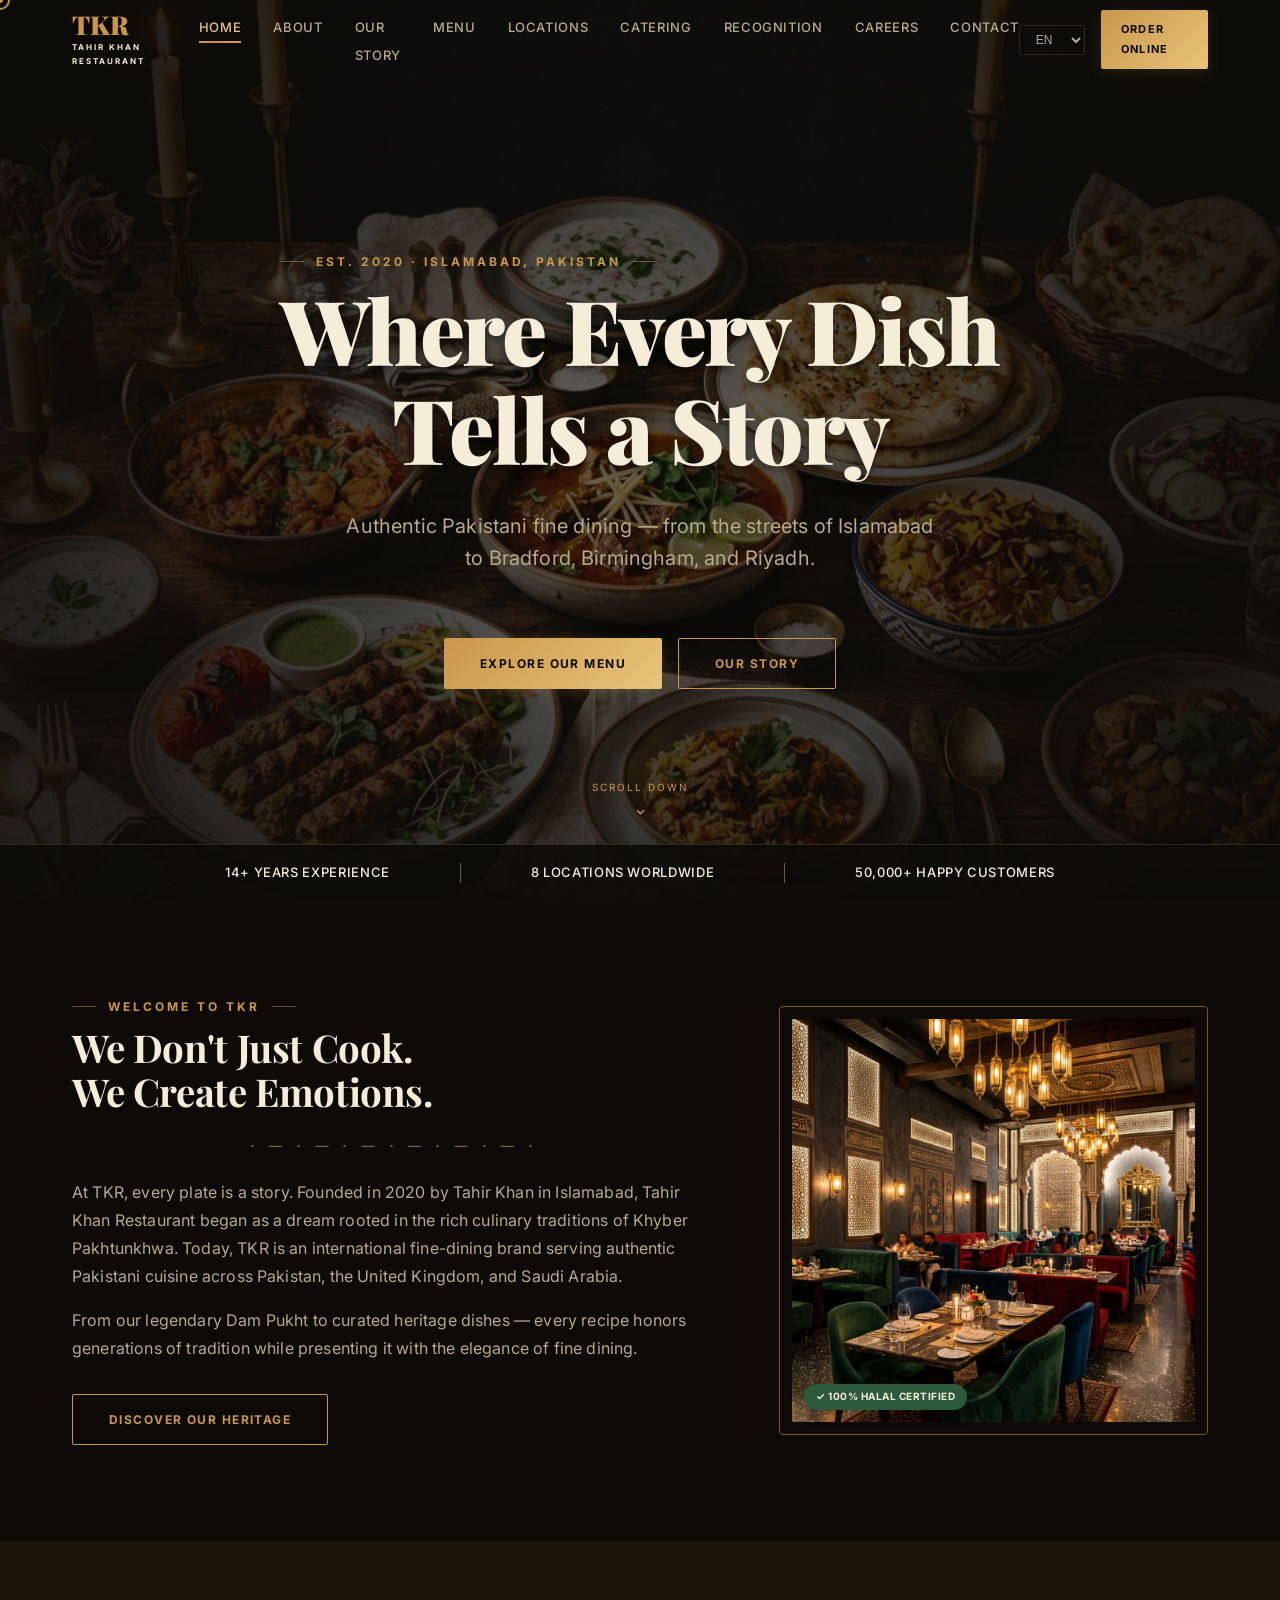
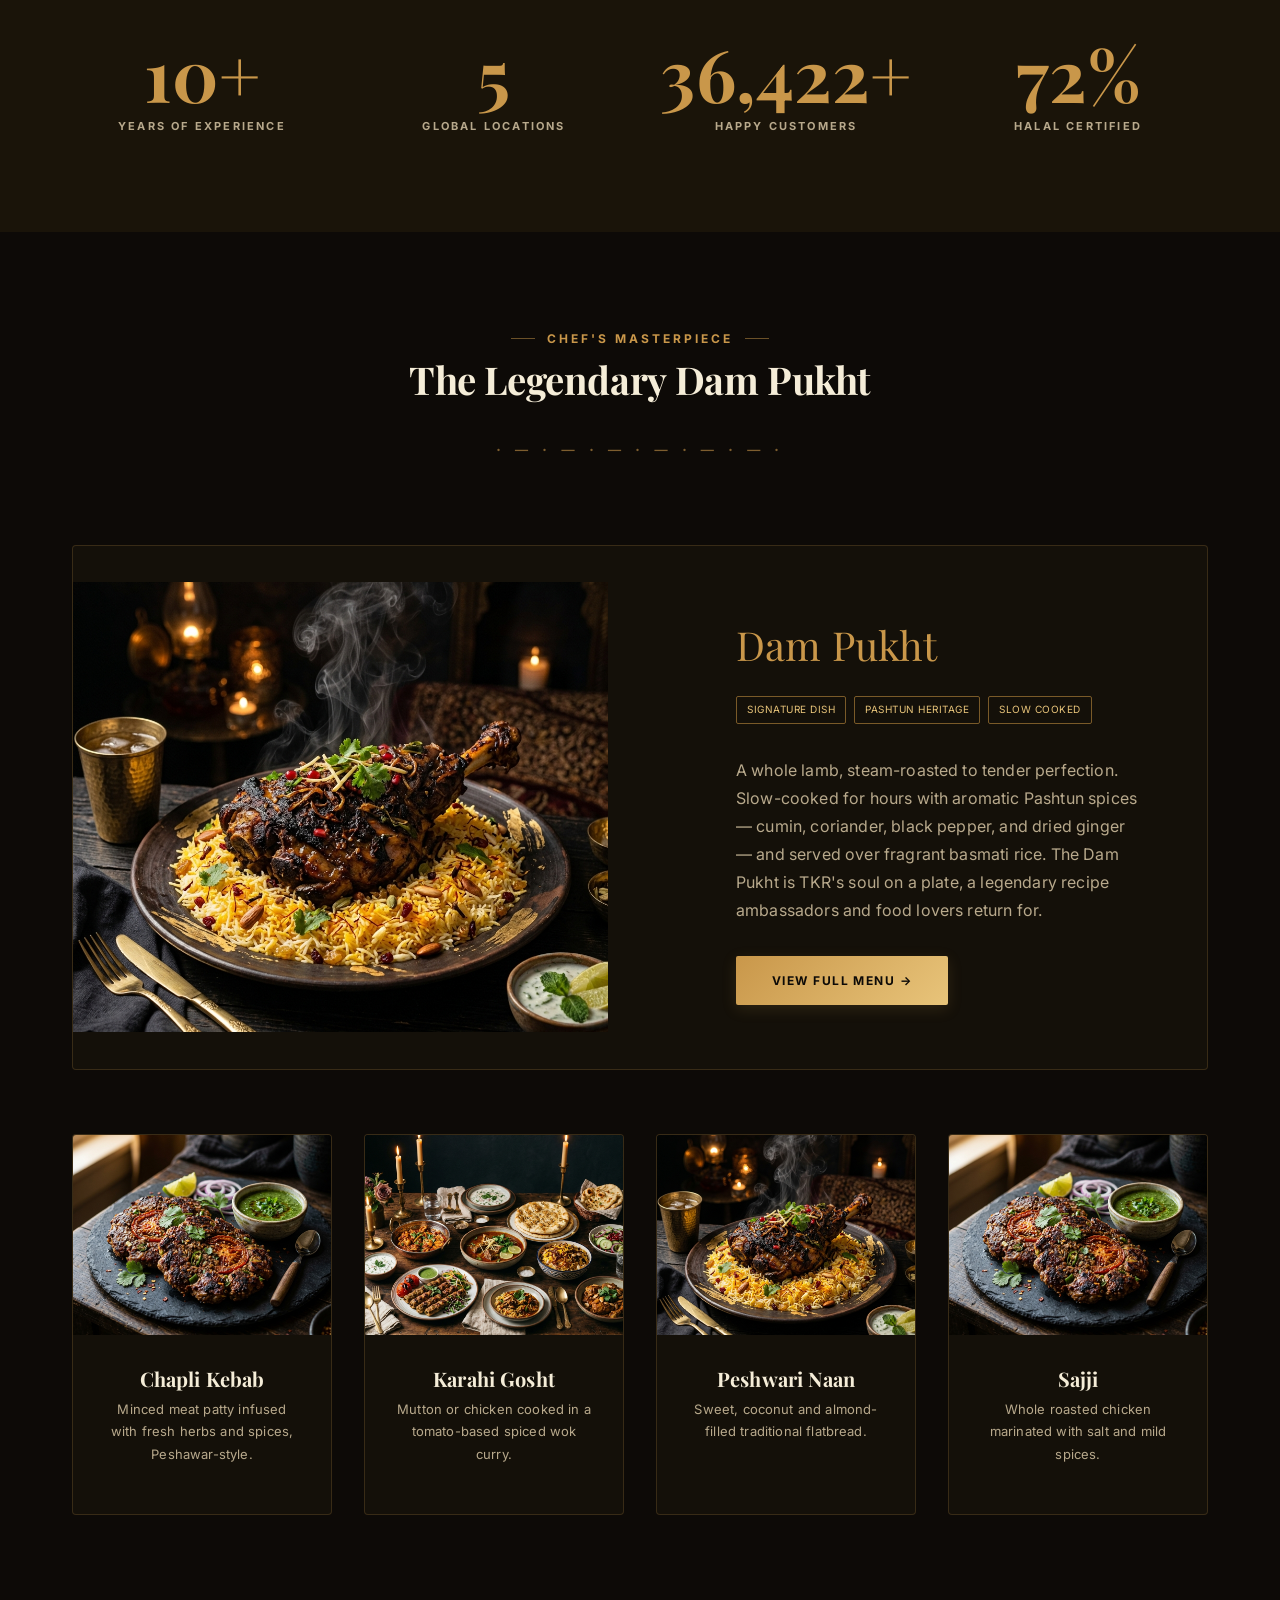
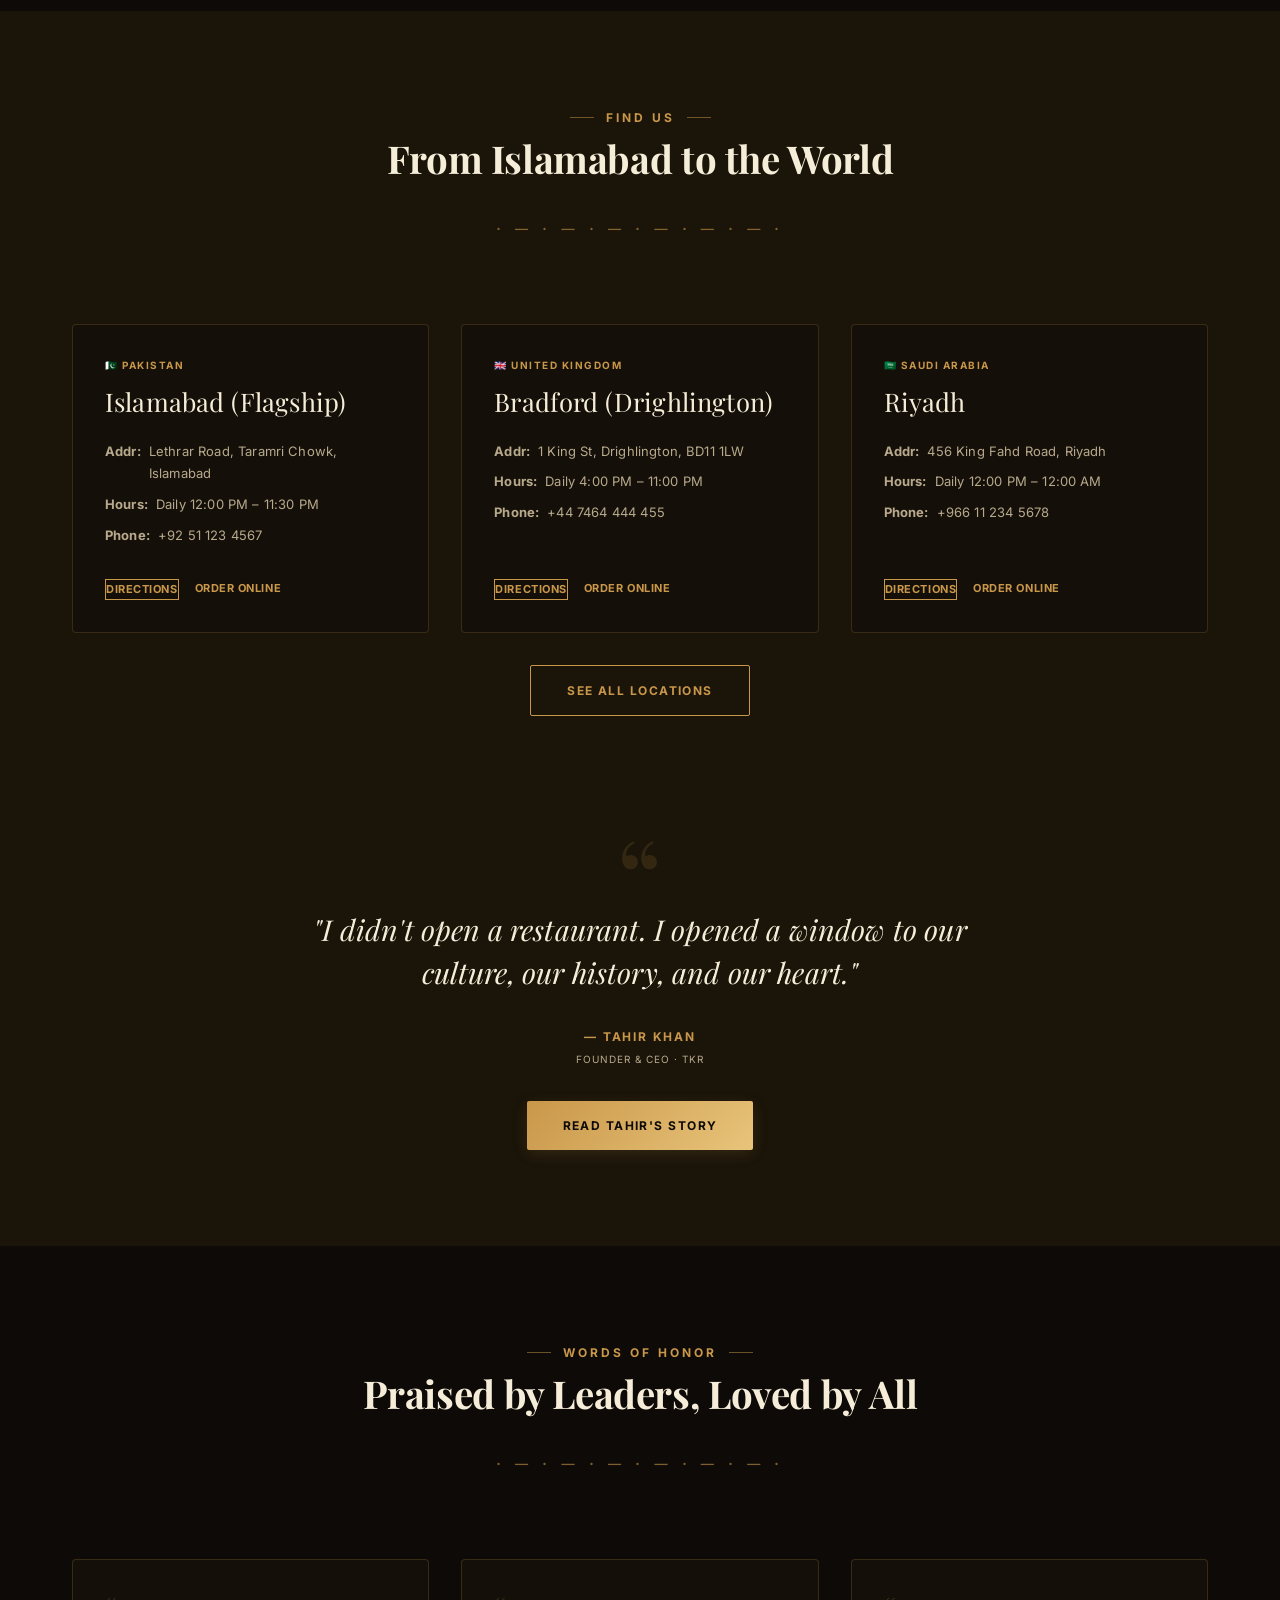
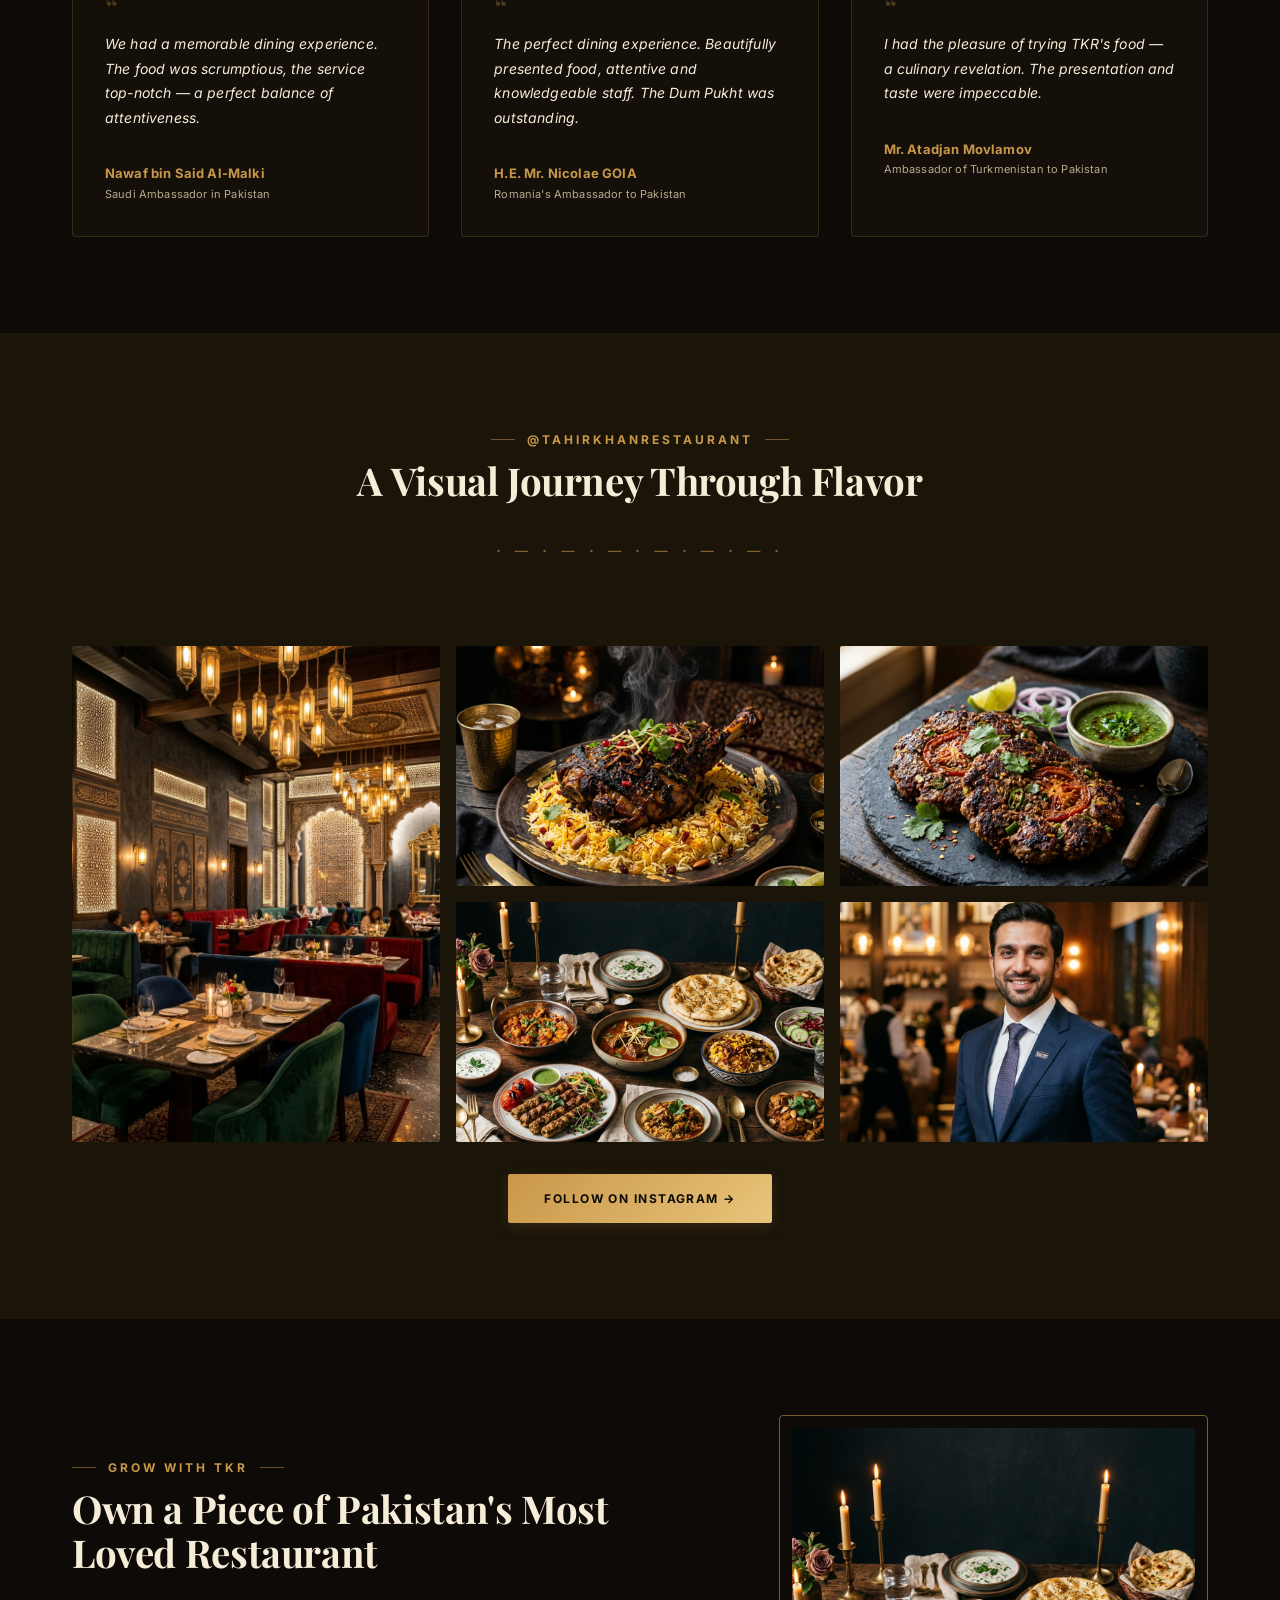
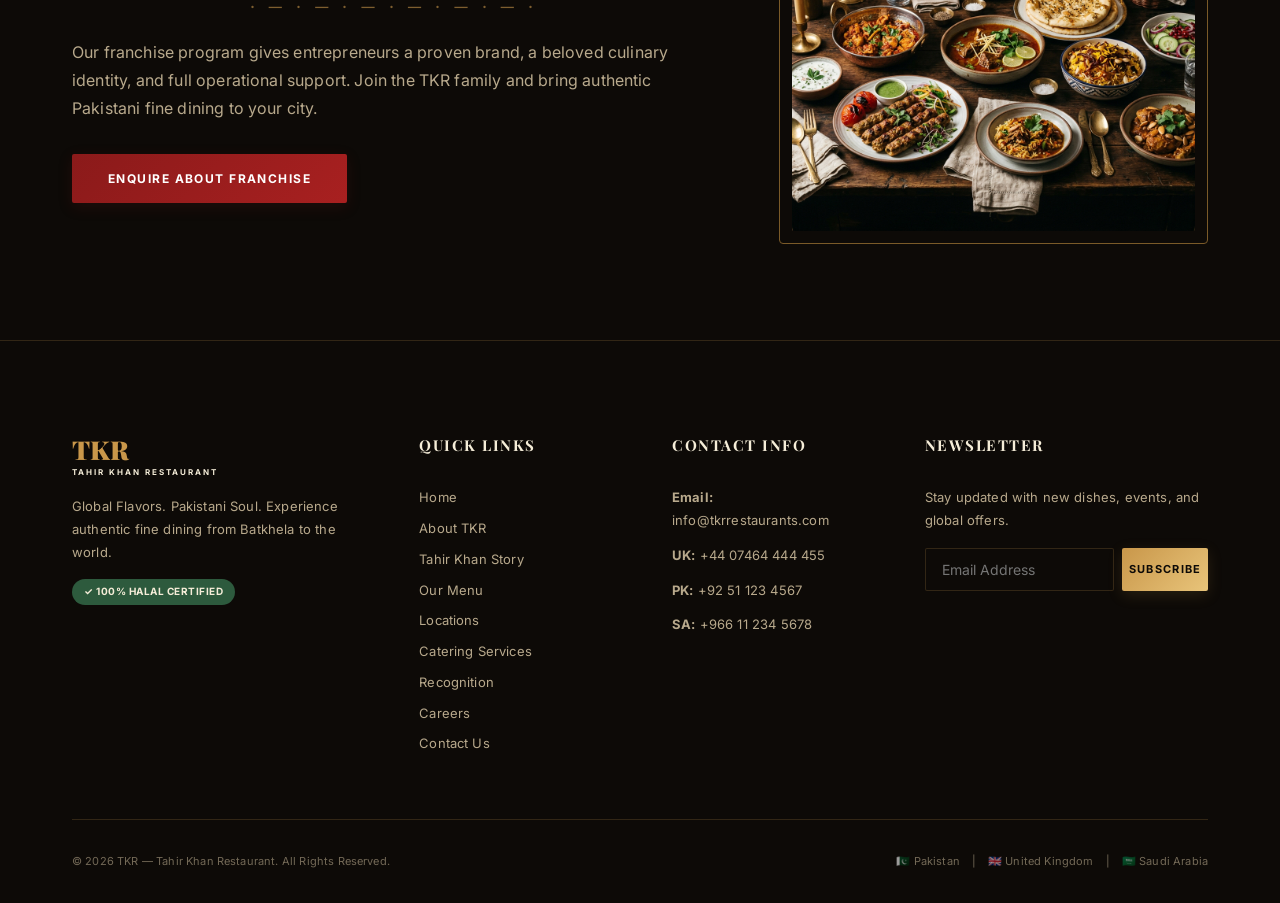
==== index.html @ 83bf2a54 "A" ====
<!DOCTYPE html>
<html lang="en">
<head>
  <meta charset="UTF-8">
  <meta name="viewport" content="width=device-width, initial-scale=1.0">
  <title>TKR — Tahir Khan Restaurant | Luxury Pakistani Fine Dining</title>
  <meta name="description" content="Authentic Pakistani fine dining from Islamabad to Bradford and Riyadh. Experience the legendary Dam Pukht and Khyber Pakhtunkhwa culinary traditions.">
  
  <!-- Open Graph Meta Tags -->
  <meta property="og:title" content="TKR — Tahir Khan Restaurant | Luxury Pakistani Fine Dining">
  <meta property="og:description" content="Experience authentic Pakistani heritage dining globally. Legendary dishes, exquisite ambiance.">
  <meta property="og:image" content="assets/images/hero_bg.png">
  <meta property="og:type" content="website">

  <!-- Favicon -->
  <link rel="icon" type="image/png" href="data:image/svg+xml,<svg xmlns=%22http://www.w3.org/2000/svg%22 viewBox=%220 0 100 100%22><text y=%22.9em%22 font-size=%2290%22 fill=%22%23C9974A%22 font-family=%22Playfair Display%22 font-weight=%22bold%22>TKR</text></svg>">

  <!-- Core CSS -->
  <link rel="stylesheet" href="assets/css/style.css">
</head>
<body>

  <!-- Preloader -->
  <div id="preloader">
    <div class="preloader-logo">TKR</div>
    <div class="preloader-tagline" data-lang-content="en">Global Flavors · Pakistani Soul</div>
    <div class="preloader-tagline" data-lang-content="ur">عالمی ذائقے · پاکستانی روح</div>
  </div>

  <!-- Custom Cursors -->
  <div class="custom-cursor"></div>
  <div class="custom-cursor-dot"></div>

  <!-- Navbar -->
  <nav class="navbar">
    <div class="container navbar-container">
      <a href="index.html" class="logo">
        <span class="logo-main">TKR</span>
        <span class="logo-sub" data-lang-content="en">Tahir Khan Restaurant</span>
        <span class="logo-sub" data-lang-content="ur">طاہر خان ریسٹورنٹ</span>
      </a>
      <ul class="nav-links">
        <li><a href="index.html" class="active">Home</a></li>
        <li><a href="about.html">About</a></li>
        <li><a href="story.html">Our Story</a></li>
        <li><a href="menu.html">Menu</a></li>
        <li><a href="locations.html">Locations</a></li>
        <li><a href="catering.html">Catering</a></li>
        <li><a href="recognition.html">Recognition</a></li>
        <li><a href="careers.html">Careers</a></li>
        <li><a href="contact.html">Contact</a></li>
      </ul>
      <div class="nav-actions">
        <select class="lang-selector">
          <option value="en">EN</option>
          <option value="ur">اردو</option>
        </select>
        <a href="menu.html" class="btn btn-primary btn-compact" data-lang-content="en">Order Online</a>
        <a href="menu.html" class="btn btn-primary btn-compact" data-lang-content="ur">آن لائن آرڈر</a>
      </div>
      <button class="mobile-nav-toggle">☰</button>
    </div>
  </nav>

  <!-- Mobile Navigation Overlay -->
  <div class="mobile-nav-overlay">
    <ul class="mobile-nav-links">
      <li>
        <a href="index.html" class="active" data-lang-content="en">Home</a>
        <a href="index.html" class="active" data-lang-content="ur">ہوم</a>
      </li>
      <li>
        <a href="about.html" data-lang-content="en">About</a>
        <a href="about.html" data-lang-content="ur">ہمارے بارے میں</a>
      </li>
      <li>
        <a href="story.html" data-lang-content="en">Our Story</a>
        <a href="story.html" data-lang-content="ur">کہانی</a>
      </li>
      <li>
        <a href="menu.html" data-lang-content="en">Menu</a>
        <a href="menu.html" data-lang-content="ur">مینو</a>
      </li>
      <li>
        <a href="locations.html" data-lang-content="en">Locations</a>
        <a href="locations.html" data-lang-content="ur">مقامات</a>
      </li>
      <li>
        <a href="catering.html" data-lang-content="en">Catering</a>
        <a href="catering.html" data-lang-content="ur">کیٹرنگ</a>
      </li>
      <li>
        <a href="recognition.html" data-lang-content="en">Recognition</a>
        <a href="recognition.html" data-lang-content="ur">اعتراف</a>
      </li>
      <li>
        <a href="careers.html" data-lang-content="en">Careers</a>
        <a href="careers.html" data-lang-content="ur">ملازمتیں</a>
      </li>
      <li>
        <a href="contact.html" data-lang-content="en">Contact</a>
        <a href="contact.html" data-lang-content="ur">رابطہ کریں</a>
      </li>
    </ul>
  </div>

  <!-- Hero Section -->
  <section class="hero">
    <div class="hero-bg-container">
      <img src="assets/images/hero_bg.png" alt="TKR Fine Dining Food Spread" class="ken-burns">
    </div>
    <div class="hero-overlay"></div>
    <div class="hero-content">
      <div class="section-eyebrow" data-lang-content="en">EST. 2020 · ISLAMABAD, PAKISTAN</div>
      <div class="section-eyebrow" data-lang-content="ur">قائم شدہ ۲۰۲۰ · اسلام آباد، پاکستان</div>
      
      <h1 class="hero-headline" data-lang-content="en">Where Every Dish<br>Tells a Story</h1>
      <h1 class="hero-headline" data-lang-content="ur">جہاں ہر ڈش<br>ایک کہانی سناتی ہے</h1>

      <p class="hero-subheadline" data-lang-content="en">Authentic Pakistani fine dining — from the streets of Islamabad to Bradford, Birmingham, and Riyadh.</p>
      <p class="hero-subheadline" data-lang-content="ur">حقیقی پاکستانی فائن ڈائننگ — اسلام آباد کے گلی کوچوں سے لے کر بریڈ فورڈ، برمنگھم اور ریاض تک۔</p>

      <div class="hero-ctas">
        <a href="menu.html" class="btn btn-primary" data-lang-content="en">Explore Our Menu</a>
        <a href="menu.html" class="btn btn-primary" data-lang-content="ur">ہمارا مینو دیکھیں</a>
        <a href="story.html" class="btn btn-outline" data-lang-content="en">Our Story</a>
        <a href="story.html" class="btn btn-outline" data-lang-content="ur">ہماری کہانی</a>
      </div>
    </div>

    <!-- Stats bottom strip -->
    <div class="hero-bottom-strip">
      <div class="hero-stats-row">
        <div class="hero-stat-item">
          <span data-lang-content="en">14+ Years Experience</span>
          <span data-lang-content="ur">۱۴+ سال کا تجربہ</span>
        </div>
        <div class="hero-stat-divider"></div>
        <div class="hero-stat-item">
          <span data-lang-content="en">8 Locations Worldwide</span>
          <span data-lang-content="ur">۸ عالمی مقامات</span>
        </div>
        <div class="hero-stat-divider"></div>
        <div class="hero-stat-item">
          <span data-lang-content="en">50,000+ Happy Customers</span>
          <span data-lang-content="ur">۵۰,۰۰۰+ خوشگوار گاہک</span>
        </div>
      </div>
    </div>

    <div class="scroll-indicator" onclick="window.scrollTo(0, window.innerHeight);">
      <span data-lang-content="en">Scroll Down</span>
      <span data-lang-content="ur">نیچے سکرول کریں</span>
      <svg viewBox="0 0 24 24"><path d="M7.41,8.58L12,13.17L16.59,8.58L18,10L12,16L6,10L7.41,8.58Z"/></svg>
    </div>
  </section>

  <!-- Brand Intro Section -->
  <section class="bg-section-dark">
    <div class="container">
      <div class="grid-2col reveal">
        <div>
          <div class="section-eyebrow" data-lang-content="en">WELCOME TO TKR</div>
          <div class="section-eyebrow" data-lang-content="ur">ٹی کے آر میں خوش آمدید</div>

          <h2 data-lang-content="en">We Don't Just Cook.<br>We Create Emotions.</h2>
          <h2 data-lang-content="ur">ہم صرف کھانا نہیں پکاتے۔<br>ہم جذبات تخلیق کرتے ہیں۔</h2>

          <div class="manuscript-divider"></div>

          <p data-lang-content="en">At TKR, every plate is a story. Founded in 2020 by Tahir Khan in Islamabad, Tahir Khan Restaurant began as a dream rooted in the rich culinary traditions of Khyber Pakhtunkhwa. Today, TKR is an international fine-dining brand serving authentic Pakistani cuisine across Pakistan, the United Kingdom, and Saudi Arabia.</p>
          <p data-lang-content="ur">ٹی کے آر میں، ہر پلیٹ ایک کہانی ہے۔ ۲۰۲۰ میں اسلام آباد میں طاہر خان کے ذریعہ قائم کیا گیا، طاہر خان ریسٹورنٹ خیبر پختونخوا کی بھرپور ثقافتی روایات میں جڑے ایک خواب کے طور پر شروع ہوا تھا۔ آج، ٹی کے آر ایک بین الاقوامی فائن ڈائننگ برانڈ ہے جو پاکستان، متحدہ برطانیہ اور سعودی عرب میں حقیقی پاکستانی کھانوں کی خدمت کر رہا ہے۔</p>

          <p data-lang-content="en">From our legendary Dam Pukht to curated heritage dishes — every recipe honors generations of tradition while presenting it with the elegance of fine dining.</p>
          <p data-lang-content="ur">ہمارے افسانوی دم پخت سے لے کر وراثت کے منتخب پکوانوں تک — ہر ترکیب نسلوں کی روایت کا احترام کرتی ہے جبکہ اسے فائن ڈائننگ کے خوبصورت انداز میں پیش کرتی ہے۔</p>

          <a href="about.html" class="btn btn-outline" style="margin-top: var(--space-sm);" data-lang-content="en">Discover Our Heritage</a>
          <a href="about.html" class="btn btn-outline" style="margin-top: var(--space-sm);" data-lang-content="ur">ہماری وراثت دریافت کریں</a>
        </div>
        <div class="image-frame reveal reveal-delay-2">
          <img src="assets/images/restaurant_interior.png" alt="TKR Elegant Restaurant Ambience">
          <div class="badge badge-halal badge-overlay">
            <span>✓ 100% Halal Certified</span>
          </div>
        </div>
      </div>
    </div>
  </section>

  <!-- Stats Counter Section -->
  <section class="bg-section-alt">
    <div class="container">
      <div class="stats-grid reveal">
        <div>
          <div class="stat-number" data-target="14" data-suffix="+">0+</div>
          <div class="stat-label" data-lang-content="en">Years of Experience</div>
          <div class="stat-label" data-lang-content="ur">سال کا تجربہ</div>
        </div>
        <div>
          <div class="stat-number" data-target="8" data-suffix="">0</div>
          <div class="stat-label" data-lang-content="en">Global Locations</div>
          <div class="stat-label" data-lang-content="ur">عالمی مقامات</div>
        </div>
        <div>
          <div class="stat-number" data-target="50000" data-suffix="+">0+</div>
          <div class="stat-label" data-lang-content="en">Happy Customers</div>
          <div class="stat-label" data-lang-content="ur">خوشگوار گاہک</div>
        </div>
        <div>
          <div class="stat-number" data-target="100" data-suffix="%">0%</div>
          <div class="stat-label" data-lang-content="en">Halal Certified</div>
          <div class="stat-label" data-lang-content="ur">حلال تصدیق شدہ</div>
        </div>
      </div>
    </div>
  </section>

  <!-- Signature Dish Spotlight -->
  <section class="bg-section-dark">
    <div class="container">
      <div class="section-header reveal">
        <div class="section-eyebrow" data-lang-content="en">CHEF'S MASTERPIECE</div>
        <div class="section-eyebrow" data-lang-content="ur">شیف کا شاہکار</div>
        <h2 data-lang-content="en">The Legendary Dam Pukht</h2>
        <h2 data-lang-content="ur">افسانوی دم پخت</h2>
        <div class="manuscript-divider"></div>
      </div>

      <div class="dish-spotlight reveal">
        <div class="dish-spotlight-image">
          <img src="assets/images/dam_pukht.png" alt="Legendary Pakistani Dam Pukht lamb dish">
        </div>
        <div class="dish-spotlight-content">
          <div class="dish-name-highlight" data-lang-content="en">Dam Pukht</div>
          <div class="dish-name-highlight" data-lang-content="ur">دم پخت</div>
          
          <div class="dish-tags">
            <span class="dish-tag" data-lang-content="en">Signature Dish</span>
            <span class="dish-tag" data-lang-content="ur">دستخطی ڈش</span>
            <span class="dish-tag" data-lang-content="en">Pashtun Heritage</span>
            <span class="dish-tag" data-lang-content="ur">پشتون وراثت</span>
            <span class="dish-tag" data-lang-content="en">Slow Cooked</span>
            <span class="dish-tag" data-lang-content="ur">ہلکی آنچ پر پکا ہوا</span>
          </div>

          <p data-lang-content="en">A whole lamb, steam-roasted to tender perfection. Slow-cooked for hours with aromatic Pashtun spices — cumin, coriander, black pepper, and dried ginger — and served over fragrant basmati rice. The Dam Pukht is TKR's soul on a plate, a legendary recipe ambassadors and food lovers return for.</p>
          <p data-lang-content="ur">ایک مکمل دنبہ، ہلکی آنچ اور بھاپ پر پکایا ہوا۔ خوشبودار پشتون مسالحوں — زیرہ، دھنیا، کالی مرچ اور خشک ادرک — کے ساتھ گھنٹوں پکایا جاتا ہے اور خوشبودار باسمتی چاول پر پیش کیا جاتا ہے۔ دم پخت پلیٹ پر ٹی کے آر کی روح ہے، ایک ایسی افسانوی ترکیب جس کے لیے سفیر اور کھانے کے شوقین بار بار آتے ہیں۔</p>
          
          <a href="menu.html" class="btn btn-primary" style="margin-top: var(--space-sm);" data-lang-content="en">View Full Menu →</a>
          <a href="menu.html" class="btn btn-primary" style="margin-top: var(--space-sm);" data-lang-content="ur">مکمل مینو دیکھیں ←</a>
        </div>
      </div>

      <!-- Dish Grid -->
      <div class="dishes-grid reveal">
        <!-- Dish 1 -->
        <div class="dish-card">
          <div class="dish-card-image">
            <img src="assets/images/chapli_kebab.png" alt="Peshawari Chapli Kebab">
          </div>
          <div class="dish-card-info">
            <h3 class="dish-card-title" data-lang-content="en">Chapli Kebab</h3>
            <h3 class="dish-card-title" data-lang-content="ur">چپلی کباب</h3>
            <p class="dish-card-desc" data-lang-content="en">Minced meat patty infused with fresh herbs and spices, Peshawar-style.</p>
            <p class="dish-card-desc" data-lang-content="ur">پشاور سٹائل میں تازہ جڑی بوٹیوں اور مسالحوں کے ساتھ تیار کردہ قیمے کا کباب۔</p>
          </div>
        </div>

        <!-- Dish 2 -->
        <div class="dish-card">
          <div class="dish-card-image">
            <img src="assets/images/hero_bg.png" alt="Karahi Gosht" style="object-fit: cover;">
          </div>
          <div class="dish-card-info">
            <h3 class="dish-card-title" data-lang-content="en">Karahi Gosht</h3>
            <h3 class="dish-card-title" data-lang-content="ur">کڑاہی گوشت</h3>
            <p class="dish-card-desc" data-lang-content="en">Mutton or chicken cooked in a tomato-based spiced wok curry.</p>
            <p class="dish-card-desc" data-lang-content="ur">ٹماٹر اور مسالحوں کے ساتھ کڑاہی میں پکایا ہوا مٹن یا چکن۔</p>
          </div>
        </div>

        <!-- Dish 3 -->
        <div class="dish-card">
          <div class="dish-card-image">
            <img src="assets/images/dam_pukht.png" alt="Peshwari Naan">
          </div>
          <div class="dish-card-info">
            <h3 class="dish-card-title" data-lang-content="en">Peshwari Naan</h3>
            <h3 class="dish-card-title" data-lang-content="ur">پشوری نان</h3>
            <p class="dish-card-desc" data-lang-content="en">Sweet, coconut and almond-filled traditional flatbread.</p>
            <p class="dish-card-desc" data-lang-content="ur">ناریل اور بادام سے بھرا ہوا میٹھا روایتی تندوری نان۔</p>
          </div>
        </div>

        <!-- Dish 4 -->
        <div class="dish-card">
          <div class="dish-card-image">
            <img src="assets/images/chapli_kebab.png" alt="Sajji">
          </div>
          <div class="dish-card-info">
            <h3 class="dish-card-title" data-lang-content="en">Sajji</h3>
            <h3 class="dish-card-title" data-lang-content="ur">سجی</h3>
            <p class="dish-card-desc" data-lang-content="en">Whole roasted chicken marinated with salt and mild spices.</p>
            <p class="dish-card-desc" data-lang-content="ur">نمک اور ہلکے روایتی مسالحوں کے ساتھ کوئلے پر روسٹ کیا گیا مکمل چکن۔</p>
          </div>
        </div>
      </div>
    </div>
  </section>

  <!-- Locations Section -->
  <section class="bg-section-alt">
    <div class="container">
      <div class="section-header reveal">
        <div class="section-eyebrow" data-lang-content="en">FIND US</div>
        <div class="section-eyebrow" data-lang-content="ur">ہمیں تلاش کریں</div>
        <h2 data-lang-content="en">From Islamabad to the World</h2>
        <h2 data-lang-content="ur">اسلام آباد سے پوری دنیا تک</h2>
        <div class="manuscript-divider"></div>
      </div>

      <div class="locations-grid reveal">
        <!-- Location 1 -->
        <div class="location-card">
          <div class="location-card-country">🇵🇰 Pakistan</div>
          <div class="location-card-city">Islamabad (Flagship)</div>
          <ul class="location-card-details">
            <li><strong>Addr:</strong> Lethrar Road, Taramri Chowk, Islamabad</li>
            <li><strong>Hours:</strong> Daily 12:00 PM – 11:30 PM</li>
            <li><strong>Phone:</strong> +92 51 123 4567</li>
          </ul>
          <div class="location-card-links">
            <a href="https://maps.google.com" target="_blank" class="btn-outline">Directions</a>
            <a href="menu.html" style="color: var(--color-gold-primary); font-weight: 700;">Order Online</a>
          </div>
        </div>

        <!-- Location 2 -->
        <div class="location-card">
          <div class="location-card-country">🇬🇧 United Kingdom</div>
          <div class="location-card-city">Bradford (Drighlington)</div>
          <ul class="location-card-details">
            <li><strong>Addr:</strong> 1 King St, Drighlington, BD11 1LW</li>
            <li><strong>Hours:</strong> Daily 4:00 PM – 11:00 PM</li>
            <li><strong>Phone:</strong> +44 7464 444 455</li>
          </ul>
          <div class="location-card-links">
            <a href="https://maps.google.com" target="_blank" class="btn-outline">Directions</a>
            <a href="menu.html" style="color: var(--color-gold-primary); font-weight: 700;">Order Online</a>
          </div>
        </div>

        <!-- Location 3 -->
        <div class="location-card">
          <div class="location-card-country">🇸🇦 Saudi Arabia</div>
          <div class="location-card-city">Riyadh</div>
          <ul class="location-card-details">
            <li><strong>Addr:</strong> 456 King Fahd Road, Riyadh</li>
            <li><strong>Hours:</strong> Daily 12:00 PM – 12:00 AM</li>
            <li><strong>Phone:</strong> +966 11 234 5678</li>
          </ul>
          <div class="location-card-links">
            <a href="https://maps.google.com" target="_blank" class="btn-outline">Directions</a>
            <a href="menu.html" style="color: var(--color-gold-primary); font-weight: 700;">Order Online</a>
          </div>
        </div>
      </div>

      <div style="text-align: center; margin-top: var(--space-md);" class="reveal">
        <a href="locations.html" class="btn btn-outline" data-lang-content="en">See All Locations</a>
        <a href="locations.html" class="btn btn-outline" data-lang-content="ur">تمام مقامات دیکھیں</a>
      </div>
    </div>
  </section>

  <!-- Founder Quote Banner -->
  <section class="founder-quote-banner">
    <div class="quote-mark">“</div>
    <div class="container quote-container reveal">
      <p class="quote-text" data-lang-content="en">"I didn't open a restaurant. I opened a window to our culture, our history, and our heart."</p>
      <p class="quote-text" data-lang-content="ur">"میں نے کوئی ریسٹورنٹ نہیں کھولا۔ میں نے اپنی ثقافت، اپنی تاریخ اور اپنے دل کی ایک کھڑکی کھولی ہے۔"</p>
      
      <div class="quote-author">— Tahir Khan</div>
      <div class="quote-title" data-lang-content="en">Founder & CEO · TKR</div>
      <div class="quote-title" data-lang-content="ur">بانی اور سی ای او · ٹی کے آر</div>
      
      <a href="story.html" class="btn btn-primary" style="margin-top: var(--space-md);" data-lang-content="en">Read Tahir's Story</a>
      <a href="story.html" class="btn btn-primary" style="margin-top: var(--space-md);" data-lang-content="ur">طاہر کی کہانی پڑھیں</a>
    </div>
  </section>

  <!-- Testimonials -->
  <section class="bg-section-dark">
    <div class="container">
      <div class="section-header reveal">
        <div class="section-eyebrow" data-lang-content="en">WORDS OF HONOR</div>
        <div class="section-eyebrow" data-lang-content="ur">اعزازی الفاظ</div>
        <h2 data-lang-content="en">Praised by Leaders, Loved by All</h2>
        <h2 data-lang-content="ur">رہنماؤں کی طرف سے ستائش، سب کی طرف سے پسندیدہ</h2>
        <div class="manuscript-divider"></div>
      </div>

      <div class="testimonials-row reveal">
        <!-- Review 1 -->
        <div class="testimonial-card">
          <div class="testimonial-quote-mark">“</div>
          <p class="testimonial-text" data-lang-content="en">We had a memorable dining experience. The food was scrumptious, the service top-notch — a perfect balance of attentiveness.</p>
          <p class="testimonial-text" data-lang-content="ur">ہمارا یہاں کھانے کا تجربہ انتہائی یادگار رہا۔ کھانا لذیذ تھا اور سروس اعلیٰ ترین تھی — توجہ کا بہترین توازن۔</p>
          <div class="testimonial-author">Nawaf bin Said Al-Malki</div>
          <div class="testimonial-title" data-lang-content="en">Saudi Ambassador in Pakistan</div>
          <div class="testimonial-title" data-lang-content="ur">سعودی سفیر برائے پاکستان</div>
        </div>

        <!-- Review 2 -->
        <div class="testimonial-card">
          <div class="testimonial-quote-mark">“</div>
          <p class="testimonial-text" data-lang-content="en">The perfect dining experience. Beautifully presented food, attentive and knowledgeable staff. The Dum Pukht was outstanding.</p>
          <p class="testimonial-text" data-lang-content="ur">کھانے کا بہترین تجربہ۔ خوبصورتی سے پیش کیا گیا کھانا، مہمان نواز اور باخبر عملہ۔ دم پخت لاجواب تھا۔</p>
          <div class="testimonial-author">H.E. Mr. Nicolae GOIA</div>
          <div class="testimonial-title" data-lang-content="en">Romania's Ambassador to Pakistan</div>
          <div class="testimonial-title" data-lang-content="ur">رومانیہ کے سفیر برائے پاکستان</div>
        </div>

        <!-- Review 3 -->
        <div class="testimonial-card">
          <div class="testimonial-quote-mark">“</div>
          <p class="testimonial-text" data-lang-content="en">I had the pleasure of trying TKR's food — a culinary revelation. The presentation and taste were impeccable.</p>
          <p class="testimonial-text" data-lang-content="ur">مجھے ٹی کے آر کا کھانا آزمانے کا موقع ملا — ایک بہترین ذائقہ۔ پیشکش اور ذائقہ دونوں ہی بے مثال تھے۔</p>
          <div class="testimonial-author">Mr. Atadjan Movlamov</div>
          <div class="testimonial-title" data-lang-content="en">Ambassador of Turkmenistan to Pakistan</div>
          <div class="testimonial-title" data-lang-content="ur">ترکمانستان کے سفیر برائے پاکستان</div>
        </div>
      </div>
    </div>
  </section>

  <!-- Instagram Masonry Gallery -->
  <section class="bg-section-alt">
    <div class="container">
      <div class="section-header reveal">
        <div class="section-eyebrow" data-lang-content="en">@TAHIRKHANRESTAURANT</div>
        <div class="section-eyebrow" data-lang-content="ur">@TAHIRKHANRESTAURANT</div>
        <h2 data-lang-content="en">A Visual Journey Through Flavor</h2>
        <h2 data-lang-content="ur">ذائقے کا ایک بصری سفر</h2>
        <div class="manuscript-divider"></div>
      </div>

      <div class="instagram-grid reveal">
        <div class="instagram-item tall">
          <img src="assets/images/restaurant_interior.png" alt="Restaurant Ambiance Photo">
          <div class="instagram-overlay">View on Instagram</div>
        </div>
        <div class="instagram-item">
          <img src="assets/images/dam_pukht.png" alt="Signature Dish Dam Pukht Photo">
          <div class="instagram-overlay">View on Instagram</div>
        </div>
        <div class="instagram-item">
          <img src="assets/images/chapli_kebab.png" alt="Signature Dish Chapli Kebab Photo">
          <div class="instagram-overlay">View on Instagram</div>
        </div>
        <div class="instagram-item">
          <img src="assets/images/hero_bg.png" alt="Food Spread Gallery Photo">
          <div class="instagram-overlay">View on Instagram</div>
        </div>
        <div class="instagram-item">
          <img src="assets/images/tahir_khan.png" alt="Founder Portrait Gallery Photo">
          <div class="instagram-overlay">View on Instagram</div>
        </div>
      </div>

      <div style="text-align: center;" class="reveal">
        <a href="https://instagram.com" target="_blank" class="btn btn-primary" data-lang-content="en">Follow on Instagram →</a>
        <a href="https://instagram.com" target="_blank" class="btn btn-primary" data-lang-content="ur">انسٹاگرام پر فالو کریں ←</a>
      </div>
    </div>
  </section>

  <!-- Franchise/Join Us Section -->
  <section class="bg-section-dark">
    <div class="container">
      <div class="grid-2col reveal">
        <div>
          <div class="section-eyebrow" data-lang-content="en">GROW WITH TKR</div>
          <div class="section-eyebrow" data-lang-content="ur">ٹی کے آر کے ساتھ ترقی کریں</div>
          
          <h2 data-lang-content="en">Own a Piece of Pakistan's Most Loved Restaurant</h2>
          <h2 data-lang-content="ur">پاکستان کے سب سے پسندیدہ ریسٹورنٹ کے شراکت دار بنیں</h2>
          
          <div class="manuscript-divider"></div>
          
          <p data-lang-content="en">Our franchise program gives entrepreneurs a proven brand, a beloved culinary identity, and full operational support. Join the TKR family and bring authentic Pakistani fine dining to your city.</p>
          <p data-lang-content="ur">ہمارا فرنچائز پروگرام کاروباری افراد کو ایک ثابت شدہ برانڈ، ایک پسندیدہ کھانا پکانے کی شناخت، اور مکمل آپریشنل سپورٹ فراہم کرتا ہے۔ ٹی کے آر فیملی میں شامل ہوں اور اپنے شہر میں حقیقی پاکستانی فائن ڈائننگ لائیں۔</p>
          
          <a href="catering.html" class="btn btn-red" style="margin-top: var(--space-sm);" data-lang-content="en">Enquire About Franchise</a>
          <a href="catering.html" class="btn btn-red" style="margin-top: var(--space-sm);" data-lang-content="ur">فرنچائز کے بارے میں دریافت کریں</a>
        </div>
        <div class="image-frame reveal reveal-delay-2">
          <img src="assets/images/hero_bg.png" alt="Global Cuisine Spread">
        </div>
      </div>
    </div>
  </section>

  <!-- Footer -->
  <footer class="footer">
    <div class="container">
      <div class="footer-grid">
        <div class="footer-col">
          <a href="index.html" class="logo" style="margin-bottom: var(--space-sm);">
            <span class="logo-main">TKR</span>
            <span class="logo-sub">Tahir Khan Restaurant</span>
          </a>
          <p data-lang-content="en" style="margin-top: var(--space-sm);">Global Flavors. Pakistani Soul. Experience authentic fine dining from Batkhela to the world.</p>
          <p data-lang-content="ur" style="margin-top: var(--space-sm);">عالمی ذائقے۔ پاکستانی روح۔ بات خیلہ سے پوری دنیا تک حقیقی عمدہ کھانے کا تجربہ کریں۔</p>
          <div class="badge badge-halal">✓ 100% Halal Certified</div>
        </div>
        <div class="footer-col">
          <h4 class="footer-col-title" data-lang-content="en">Quick Links</h4>
          <h4 class="footer-col-title" data-lang-content="ur">فوری لنکس</h4>
          <ul class="footer-links">
            <li><a href="index.html">Home</a></li>
            <li><a href="about.html">About TKR</a></li>
            <li><a href="story.html">Tahir Khan Story</a></li>
            <li><a href="menu.html">Our Menu</a></li>
            <li><a href="locations.html">Locations</a></li>
            <li><a href="catering.html">Catering Services</a></li>
            <li><a href="recognition.html">Recognition</a></li>
            <li><a href="careers.html">Careers</a></li>
            <li><a href="contact.html">Contact Us</a></li>
          </ul>
        </div>
        <div class="footer-col">
          <h4 class="footer-col-title" data-lang-content="en">Contact Info</h4>
          <h4 class="footer-col-title" data-lang-content="ur">رابطہ کی معلومات</h4>
          <ul class="footer-links" style="gap: 12px;">
            <li><strong>Email:</strong> info@tkrrestaurants.com</li>
            <li><strong>UK:</strong> +44 07464 444 455</li>
            <li><strong>PK:</strong> +92 51 123 4567</li>
            <li><strong>SA:</strong> +966 11 234 5678</li>
          </ul>
        </div>
        <div class="footer-col">
          <h4 class="footer-col-title" data-lang-content="en">Newsletter</h4>
          <h4 class="footer-col-title" data-lang-content="ur">خبرنامہ</h4>
          <p data-lang-content="en">Stay updated with new dishes, events, and global offers.</p>
          <p data-lang-content="ur">نئے پکوانوں، تقریبات اور عالمی پیشکشوں سے باخبر رہیں۔</p>
          <form class="newsletter-form" onsubmit="event.preventDefault(); alert('Subscribed successfully!');">
            <input type="email" class="form-control" placeholder="Email Address" required>
            <button type="submit" class="btn btn-primary btn-compact">Subscribe</button>
          </form>
        </div>
      </div>
      <div class="footer-bottom">
        <div data-lang-content="en">© 2026 TKR — Tahir Khan Restaurant. All Rights Reserved.</div>
        <div data-lang-content="ur">© 2026 TKR — طاہر خان ریسٹورنٹ۔ جملہ حقوق محفوظ ہیں۔</div>
        <div class="footer-countries">
          <span>🇵🇰 Pakistan</span> | <span>🇬🇧 United Kingdom</span> | <span>🇸🇦 Saudi Arabia</span>
        </div>
      </div>
    </div>
  </footer>

  <!-- Scripts -->
  <script src="assets/js/main.js"></script>
</body>
</html>
---- assets/css/style.css ----
@import url('https://fonts.googleapis.com/css2?family=Amiri:ital,wght@0,400;0,700;1,400;1,700&family=Inter:wght@300;400;500;700;900&family=Noto+Nastaliq+Urdu:wght@400;700&family=Playfair+Display:ital,wght@0,400;0,400i;0,700;0,900;1,400&display=swap');

:root {
  /* Color Palette */
  --color-bg-dark:        #0D0A07;   /* Near-black, charcoal with warm undertone — main background */
  --color-bg-card:        #141009;   /* Slightly lighter dark for cards/panels */
  --color-bg-section:     #1A1409;   /* Section alternating background */
  --color-gold-primary:   #C9974A;   /* Rich warm gold — primary accent, headings, icons */
  --color-gold-light:     #E8C47A;   /* Light gold for hover states, highlights */
  --color-gold-dim:       #7A5A28;   /* Muted gold for borders, dividers */
  --color-cream:          #F5EDD8;   /* Warm cream — body text on dark backgrounds */
  --color-cream-muted:    #B8A98C;   /* Muted cream for secondary text, captions */
  --color-red-accent:     #8B1A1A;   /* Deep Pakistani red — used sparingly for CTAs */
  --color-red-hover:      #A82020;   /* Hover state for red CTA buttons */
  --color-green-halal:    #2D5A3D;   /* Forest green for halal badge / trust indicators */
  --color-white:          #FFFFFF;   /* Pure white for select highlights */
  --color-border:         rgba(201, 151, 74, 0.2);  /* Subtle gold border */
  --color-overlay:        rgba(13, 10, 7, 0.75);    /* Hero image overlay */

  /* Fonts */
  --font-display:         "Playfair Display", serif;
  --font-body:            "Inter", sans-serif;
  --font-accent:          "Amiri", serif;
  --font-urdu:            "Noto Nastaliq Urdu", serif;

  /* Type Scale */
  --fs-hero:      clamp(3rem, 7vw, 6rem);
  --fs-h1:        clamp(2.2rem, 4vw, 3.5rem);
  --fs-h2:        clamp(1.6rem, 3vw, 2.4rem);
  --fs-h3:        1.25rem;
  --fs-body:      1rem;
  --fs-small:     0.875rem;
  --fs-eyebrow:   0.75rem;

  /* Spacing System */
  --space-xs:   0.5rem;   /* 8px */
  --space-sm:   1rem;     /* 16px */
  --space-md:   2rem;     /* 32px */
  --space-lg:   4rem;     /* 64px */
  --space-xl:   6rem;     /* 96px */
  --space-xxl:  10rem;    /* 160px */
}

/* Reset and Base Styles */
*, *::before, *::after {
  box-sizing: border-box;
  margin: 0;
  padding: 0;
}

html {
  scroll-behavior: smooth;
}

body {
  background-color: var(--color-bg-dark);
  color: var(--color-cream);
  font-family: var(--font-body);
  font-size: var(--fs-body);
  line-height: 1.75;
  letter-spacing: 0.01em;
  overflow-x: hidden;
  position: relative;
  -webkit-font-smoothing: antialiased;
}

/* Urdu Language Specific Overrides */
[lang="ur"] body {
  font-family: var(--font-urdu), var(--font-accent), serif;
  direction: rtl;
  text-align: right;
}

[lang="ur"] .font-display,
[lang="ur"] h1, [lang="ur"] h2, [lang="ur"] h3 {
  font-family: var(--font-urdu), var(--font-accent), serif;
}

/* Preloader */
#preloader {
  position: fixed;
  top: 0;
  left: 0;
  width: 100vw;
  height: 100vh;
  background-color: var(--color-bg-dark);
  z-index: 9999;
  display: flex;
  justify-content: center;
  align-items: center;
  flex-direction: column;
  transition: opacity 0.5s ease, visibility 0.5s ease;
}

.preloader-logo {
  font-family: var(--font-display);
  font-size: 3rem;
  color: var(--color-gold-primary);
  font-weight: 700;
  letter-spacing: 0.1em;
  animation: logoPulse 1.8s infinite ease-in-out;
  margin-bottom: var(--space-xs);
}

.preloader-tagline {
  font-size: 10px;
  text-transform: uppercase;
  color: var(--color-cream-muted);
  letter-spacing: 0.3em;
  opacity: 0.8;
}

@keyframes logoPulse {
  0%, 100% { opacity: 0.4; transform: scale(0.98); }
  50% { opacity: 1; transform: scale(1.02); }
}

/* Custom Cursor */
@media (min-width: 1025px) {
  .custom-cursor {
    width: 20px;
    height: 20px;
    border: 2px solid var(--color-gold-primary);
    border-radius: 50%;
    position: fixed;
    transform: translate(-50%, -50%);
    pointer-events: none;
    z-index: 10000;
    transition: width 0.2s, height 0.2s, background-color 0.2s;
    mix-blend-mode: difference;
  }
  .custom-cursor-dot {
    width: 6px;
    height: 6px;
    background-color: var(--color-gold-primary);
    border-radius: 50%;
    position: fixed;
    transform: translate(-50%, -50%);
    pointer-events: none;
    z-index: 10000;
  }
  a:hover ~ .custom-cursor,
  button:hover ~ .custom-cursor,
  .hover-trigger:hover ~ .custom-cursor {
    width: 40px;
    height: 40px;
    background-color: rgba(201, 151, 74, 0.1);
    border-color: var(--color-gold-light);
  }
}

/* Layout Utilities */
.container {
  width: 100%;
  max-width: 1200px;
  margin: 0 auto;
  padding: 0 var(--space-md);
}

section {
  padding: var(--space-xl) 0;
  position: relative;
}

.bg-section-alt {
  background-color: var(--color-bg-section);
}

.bg-section-dark {
  background-color: var(--color-bg-dark);
}

/* Typography elements */
h1, h2, h3, h4, h5, h6 {
  font-family: var(--font-display);
  color: var(--color-cream);
  line-height: 1.15;
  margin-bottom: var(--space-sm);
}

h1 {
  font-size: var(--fs-h1);
  letter-spacing: -0.02em;
}

h2 {
  font-size: var(--fs-h2);
  letter-spacing: -0.01em;
}

h3 {
  font-size: var(--fs-h3);
}

p {
  color: var(--color-cream-muted);
  margin-bottom: var(--space-sm);
}

a {
  color: inherit;
  text-decoration: none;
  transition: color 0.3s ease;
}

/* Navigation Bar */
.navbar {
  position: fixed;
  top: 0;
  left: 0;
  width: 100%;
  height: 80px;
  z-index: 1000;
  background-color: transparent;
  border-bottom: 1px solid transparent;
  transition: background-color 0.4s ease, border-bottom 0.4s ease, height 0.4s ease;
  display: flex;
  align-items: center;
}

.navbar.scrolled {
  background-color: var(--color-bg-dark);
  border-bottom: 1px solid var(--color-border);
  height: 70px;
}

.navbar-container {
  display: flex;
  justify-content: space-between;
  align-items: center;
  width: 100%;
}

.logo {
  display: flex;
  flex-direction: column;
}

.logo-main {
  font-family: var(--font-display);
  font-size: 26px;
  font-weight: 900;
  color: var(--color-gold-primary);
  line-height: 1;
}

.logo-sub {
  font-family: var(--font-body);
  font-size: 8px;
  font-weight: 700;
  color: var(--color-cream);
  letter-spacing: 0.25em;
  text-transform: uppercase;
  margin-top: 2px;
}

.nav-links {
  display: flex;
  gap: var(--space-md);
  list-style: none;
}

.nav-links a {
  font-size: 13px;
  font-weight: 500;
  color: var(--color-cream-muted);
  text-transform: uppercase;
  letter-spacing: 0.05em;
  position: relative;
  padding: 8px 0;
}

.nav-links a::after {
  content: "";
  position: absolute;
  bottom: 0;
  left: 0;
  width: 0;
  height: 1.5px;
  background-color: var(--color-gold-primary);
  transition: width 0.3s ease;
}

.nav-links a:hover,
.nav-links a.active {
  color: var(--color-gold-light);
}

.nav-links a:hover::after,
.nav-links a.active::after {
  width: 100%;
}

.nav-actions {
  display: flex;
  align-items: center;
  gap: var(--space-sm);
}

.lang-selector {
  background: transparent;
  border: 1px solid var(--color-border);
  color: var(--color-cream-muted);
  padding: 6px 12px;
  font-size: 12px;
  font-weight: 500;
  cursor: pointer;
  border-radius: 2px;
  transition: color 0.3s, border-color 0.3s;
}

.lang-selector:hover {
  color: var(--color-gold-light);
  border-color: var(--color-gold-primary);
}

/* Mobile Nav Styles */
.mobile-nav-toggle {
  display: none;
  background: transparent;
  border: none;
  color: var(--color-gold-primary);
  font-size: 24px;
  cursor: pointer;
  z-index: 1100;
}

.mobile-nav-overlay {
  position: fixed;
  top: 0;
  right: -100%;
  width: 100%;
  height: 100vh;
  background-color: var(--color-bg-dark);
  z-index: 1050;
  display: flex;
  flex-direction: column;
  justify-content: center;
  align-items: center;
  transition: right 0.4s cubic-bezier(0.77, 0, 0.175, 1);
}

.mobile-nav-overlay.active {
  right: 0;
}

.mobile-nav-links {
  list-style: none;
  text-align: center;
  display: flex;
  flex-direction: column;
  gap: var(--space-md);
}

.mobile-nav-links a {
  font-family: var(--font-display);
  font-size: 2rem;
  color: var(--color-cream);
  text-transform: uppercase;
}

.mobile-nav-links a:hover {
  color: var(--color-gold-primary);
}

/* Button Components */
.btn {
  display: inline-flex;
  align-items: center;
  justify-content: center;
  padding: 14px 36px;
  font-family: var(--font-body);
  font-size: 12px;
  font-weight: 700;
  text-transform: uppercase;
  letter-spacing: 0.12em;
  border-radius: 2px;
  cursor: pointer;
  transition: all 0.3s ease;
  position: relative;
  overflow: hidden;
  border: none;
}

.btn-primary {
  background: linear-gradient(135deg, var(--color-gold-primary), var(--color-gold-light));
  color: var(--color-bg-dark);
  box-shadow: 0 4px 15px rgba(201, 151, 74, 0.15);
}

.btn-primary:hover {
  transform: translateY(-2px);
  box-shadow: 0 0 24px rgba(201, 151, 74, 0.5);
}

.btn-outline {
  background: transparent;
  border: 1.5px solid var(--color-gold-primary);
  color: var(--color-gold-primary);
}

.btn-outline:hover {
  background: var(--color-gold-primary);
  color: var(--color-bg-dark);
  box-shadow: 0 0 24px rgba(201, 151, 74, 0.3);
  transform: translateY(-2px);
}

.btn-compact {
  padding: 10px 20px;
  font-size: 11px;
}

.btn-red {
  background: linear-gradient(135deg, var(--color-red-accent), var(--color-red-hover));
  color: var(--color-white);
  box-shadow: 0 4px 15px rgba(139, 26, 26, 0.15);
}

.btn-red:hover {
  transform: translateY(-2px);
  box-shadow: 0 0 24px rgba(139, 26, 26, 0.5);
}

/* Section Header styling */
.section-header {
  text-align: center;
  margin-bottom: var(--space-lg);
  display: flex;
  flex-direction: column;
  align-items: center;
}

.section-eyebrow {
  font-size: var(--fs-eyebrow);
  color: var(--color-gold-primary);
  text-transform: uppercase;
  font-weight: 700;
  letter-spacing: 0.25em;
  margin-bottom: var(--space-xs);
  display: flex;
  align-items: center;
  gap: 12px;
}

.section-eyebrow::before,
.section-eyebrow::after {
  content: "";
  display: inline-block;
  width: 24px;
  height: 1px;
  background-color: var(--color-gold-primary);
  opacity: 0.5;
}

/* Gold Manuscript Divider */
.manuscript-divider {
  display: flex;
  align-items: center;
  justify-content: center;
  color: var(--color-gold-primary);
  opacity: 0.6;
  font-size: 1.15rem;
  letter-spacing: 0.25em;
  margin: var(--space-sm) auto;
  text-align: center;
  user-select: none;
}

.manuscript-divider::before {
  content: "·  ─  ·  ─  ·  ─  ·  ─  ·  ─  ·  ─  ·";
}

/* Card Component */
.card {
  background-color: var(--color-bg-card);
  border: 1px solid var(--color-border);
  border-radius: 4px;
  padding: var(--space-md);
  transition: border-color 0.3s ease, transform 0.3s ease, box-shadow 0.3s ease;
  position: relative;
  overflow: hidden;
}

.card:hover {
  border-color: var(--color-gold-primary);
  transform: translateY(-4px);
  box-shadow: 0 10px 30px rgba(13, 10, 7, 0.5);
}

/* Badges */
.badge {
  display: inline-flex;
  align-items: center;
  padding: 4px 12px;
  border-radius: 20px;
  font-size: 10px;
  font-weight: 700;
  text-transform: uppercase;
  letter-spacing: 0.05em;
  gap: 6px;
}

.badge-halal {
  background-color: var(--color-green-halal);
  color: var(--color-cream);
}

.badge-new {
  background-color: var(--color-gold-primary);
  color: var(--color-bg-dark);
}

/* Animations */
.reveal {
  opacity: 0;
  transform: translateY(30px);
  transition: opacity 0.8s cubic-bezier(0.25, 0.46, 0.45, 0.94),
              transform 0.8s cubic-bezier(0.25, 0.46, 0.45, 0.94);
}

.reveal.active {
  opacity: 1;
  transform: translateY(0);
}

.reveal-delay-1 { transition-delay: 150ms; }
.reveal-delay-2 { transition-delay: 300ms; }
.reveal-delay-3 { transition-delay: 450ms; }
.reveal-delay-4 { transition-delay: 600ms; }

/* Ken Burns Zoom Effect */
.ken-burns {
  animation: kenBurnsScale 16s infinite alternate ease-in-out;
}

@keyframes kenBurnsScale {
  0% { transform: scale(1); }
  100% { transform: scale(1.08); }
}

/* Hero Section */
.hero {
  height: 100vh;
  position: relative;
  display: flex;
  align-items: center;
  justify-content: center;
  overflow: hidden;
  text-align: center;
}

.hero-bg-container {
  position: absolute;
  top: 0;
  left: 0;
  width: 100%;
  height: 100%;
  z-index: 1;
  overflow: hidden;
}

.hero-bg-container img {
  width: 100%;
  height: 100%;
  object-fit: cover;
}

.hero-overlay {
  position: absolute;
  top: 0;
  left: 0;
  width: 100%;
  height: 100%;
  background: radial-gradient(circle, rgba(13,10,7,0.6) 0%, rgba(13,10,7,0.9) 80%);
  z-index: 2;
}

.hero-content {
  position: relative;
  z-index: 3;
  max-width: 900px;
  padding: 0 var(--space-md);
  margin-top: 40px;
}

.hero-headline {
  font-size: var(--fs-hero);
  color: var(--color-cream);
  margin-bottom: var(--space-md);
  font-weight: 900;
  line-height: 1.1;
  text-shadow: 0 4px 10px rgba(0,0,0,0.5);
}

.hero-subheadline {
  font-size: 1.25rem;
  color: var(--color-cream-muted);
  max-width: 600px;
  margin: 0 auto var(--space-lg) auto;
  line-height: 1.6;
}

.hero-ctas {
  display: flex;
  gap: var(--space-sm);
  justify-content: center;
}

.hero-bottom-strip {
  position: absolute;
  bottom: 0;
  left: 0;
  width: 100%;
  background-color: rgba(13, 10, 7, 0.9);
  border-top: 1px solid var(--color-border);
  z-index: 3;
  padding: var(--space-sm) 0;
}

.hero-stats-row {
  display: flex;
  justify-content: space-around;
  align-items: center;
  max-width: 900px;
  margin: 0 auto;
  flex-wrap: wrap;
}

.hero-stat-item {
  display: flex;
  align-items: center;
  gap: 12px;
  color: var(--color-cream);
  font-size: 13px;
  font-weight: 500;
  letter-spacing: 0.05em;
  text-transform: uppercase;
}

.hero-stat-divider {
  width: 1px;
  height: 20px;
  background-color: var(--color-gold-dim);
}

.scroll-indicator {
  position: absolute;
  bottom: 80px;
  left: 50%;
  transform: translateX(-50%);
  z-index: 3;
  display: flex;
  flex-direction: column;
  align-items: center;
  color: var(--color-gold-primary);
  font-size: 10px;
  letter-spacing: 0.2em;
  text-transform: uppercase;
  cursor: pointer;
}

.scroll-indicator svg {
  margin-top: 8px;
  animation: bounce 2s infinite;
  fill: var(--color-gold-primary);
  width: 16px;
  height: 16px;
}

@keyframes bounce {
  0%, 20%, 50%, 80%, 100% { transform: translateY(0); }
  40% { transform: translateY(-8px); }
  60% { transform: translateY(-4px); }
}

/* Two Column Layout */
.grid-2col {
  display: grid;
  grid-template-columns: 1.2fr 0.8fr;
  gap: var(--space-lg);
  align-items: center;
}

.grid-2col.reverse {
  grid-template-columns: 0.8fr 1.2fr;
}

.image-frame {
  position: relative;
  border: 1px solid var(--color-gold-dim);
  padding: 12px;
  border-radius: 4px;
}

.image-frame img {
  width: 100%;
  height: auto;
  border-radius: 2px;
  display: block;
  transition: transform 0.4s ease;
}

.image-frame:hover img {
  transform: scale(1.02);
}

.image-frame .badge-overlay {
  position: absolute;
  bottom: 24px;
  left: 24px;
  z-index: 5;
  box-shadow: 0 4px 15px rgba(0,0,0,0.3);
}

/* Stats/Numbers Section */
.stats-grid {
  display: grid;
  grid-template-columns: repeat(4, 1fr);
  gap: var(--space-md);
  text-align: center;
}

.stat-number {
  font-family: var(--font-display);
  font-size: 4.5rem;
  color: var(--color-gold-primary);
  font-weight: 700;
  line-height: 1;
  margin-bottom: 8px;
}

.stat-label {
  font-size: 11px;
  font-weight: 700;
  letter-spacing: 0.2em;
  text-transform: uppercase;
  color: var(--color-cream-muted);
}

/* Signature Dish Spotlight & Cards Grid */
.dish-spotlight {
  display: grid;
  grid-template-columns: 1fr 1fr;
  gap: var(--space-lg);
  align-items: center;
  background-color: var(--color-bg-card);
  border: 1px solid var(--color-border);
  border-radius: 4px;
  overflow: hidden;
  margin-bottom: var(--space-lg);
}

.dish-spotlight-image {
  height: 450px;
  overflow: hidden;
}

.dish-spotlight-image img {
  width: 100%;
  height: 100%;
  object-fit: cover;
  transition: transform 0.6s ease;
}

.dish-spotlight:hover .dish-spotlight-image img {
  transform: scale(1.04);
}

.dish-spotlight-content {
  padding: var(--space-lg);
}

.dish-name-highlight {
  font-family: var(--font-display);
  font-size: 2.5rem;
  color: var(--color-gold-primary);
  margin-bottom: var(--space-xs);
}

.dish-tags {
  display: flex;
  gap: 8px;
  flex-wrap: wrap;
  margin: var(--space-sm) 0 var(--space-md) 0;
}

.dish-tag {
  font-size: 10px;
  border: 1px solid var(--color-gold-dim);
  color: var(--color-gold-light);
  padding: 4px 10px;
  border-radius: 2px;
  text-transform: uppercase;
  letter-spacing: 0.05em;
}

.dishes-grid {
  display: grid;
  grid-template-columns: repeat(auto-fit, minmax(250px, 1fr));
  gap: var(--space-md);
}

.dish-card {
  background-color: var(--color-bg-card);
  border: 1px solid var(--color-border);
  border-radius: 4px;
  overflow: hidden;
  transition: all 0.3s ease;
}

.dish-card-image {
  height: 200px;
  overflow: hidden;
}

.dish-card-image img {
  width: 100%;
  height: 100%;
  object-fit: cover;
  transition: transform 0.4s ease;
}

.dish-card-info {
  padding: var(--space-md);
  text-align: center;
}

.dish-card:hover {
  border-bottom: 2px solid var(--color-gold-primary);
  transform: translateY(-4px);
}

.dish-card:hover .dish-card-image img {
  transform: scale(1.04);
}

.dish-card-title {
  font-family: var(--font-display);
  font-size: 1.25rem;
  color: var(--color-cream);
  margin-bottom: 8px;
}

.dish-card-desc {
  font-size: 13px;
  color: var(--color-cream-muted);
}

/* Locations Preview / Grid */
.locations-grid {
  display: grid;
  grid-template-columns: repeat(3, 1fr);
  gap: var(--space-md);
}

.location-card {
  background-color: var(--color-bg-card);
  border: 1px solid var(--color-border);
  border-radius: 4px;
  padding: var(--space-md);
  display: flex;
  flex-direction: column;
  transition: all 0.3s ease;
}

.location-card-country {
  font-size: 10px;
  font-weight: 700;
  letter-spacing: 0.15em;
  color: var(--color-gold-primary);
  text-transform: uppercase;
  margin-bottom: 4px;
}

.location-card-city {
  font-family: var(--font-display);
  font-size: 1.6rem;
  color: var(--color-cream);
  margin-bottom: var(--space-sm);
}

.location-card-details {
  list-style: none;
  font-size: 13px;
  color: var(--color-cream-muted);
  display: flex;
  flex-direction: column;
  gap: 8px;
  margin-bottom: var(--space-md);
}

.location-card-details li {
  display: flex;
  gap: 8px;
}

.location-card-links {
  display: flex;
  gap: var(--space-sm);
  margin-top: auto;
}

.location-card-links a {
  font-size: 11px;
  font-weight: 700;
  text-transform: uppercase;
  letter-spacing: 0.05em;
}

/* Founder Quote Banner */
.founder-quote-banner {
  padding: var(--space-xl) 0;
  background-color: var(--color-bg-section);
  text-align: center;
  position: relative;
  overflow: hidden;
}

.quote-mark {
  font-family: var(--font-display);
  font-size: 7rem;
  color: var(--color-gold-primary);
  opacity: 0.15;
  line-height: 1;
  position: absolute;
  top: var(--space-xs);
  left: 50%;
  transform: translateX(-50%);
  user-select: none;
}

.quote-container {
  max-width: 800px;
  margin: 0 auto;
  position: relative;
  z-index: 2;
}

.quote-text {
  font-family: var(--font-display);
  font-style: italic;
  font-size: 1.8rem;
  color: var(--color-cream);
  line-height: 1.5;
  margin-bottom: var(--space-md);
}

.quote-author {
  font-weight: 700;
  color: var(--color-gold-primary);
  text-transform: uppercase;
  font-size: 12px;
  letter-spacing: 0.15em;
}

.quote-title {
  font-size: 10px;
  color: var(--color-cream-muted);
  text-transform: uppercase;
  letter-spacing: 0.1em;
  margin-top: 4px;
}

/* Testimonial Carousel / Horizontal Grid */
.testimonials-row {
  display: grid;
  grid-template-columns: repeat(auto-fit, minmax(320px, 1fr));
  gap: var(--space-md);
}

.testimonial-card {
  background-color: var(--color-bg-card);
  border: 1px solid var(--color-border);
  border-radius: 4px;
  padding: var(--space-md);
  position: relative;
}

.testimonial-quote-mark {
  color: var(--color-gold-primary);
  opacity: 0.3;
  font-size: 2rem;
  line-height: 1;
  font-family: var(--font-display);
  margin-bottom: var(--space-xs);
}

.testimonial-text {
  font-style: italic;
  font-size: 14px;
  color: var(--color-cream);
  margin-bottom: var(--space-md);
}

.testimonial-author {
  font-size: 13px;
  font-weight: 700;
  color: var(--color-gold-primary);
}

.testimonial-title {
  font-size: 11px;
  color: var(--color-cream-muted);
}

/* Instagram Gallery Masonry */
.instagram-grid {
  display: grid;
  grid-template-columns: repeat(3, 1fr);
  grid-auto-rows: 240px;
  gap: var(--space-sm);
  margin-bottom: var(--space-md);
}

.instagram-item {
  position: relative;
  overflow: hidden;
  border-radius: 2px;
}

.instagram-item img {
  width: 100%;
  height: 100%;
  object-fit: cover;
  transition: transform 0.5s ease;
}

.instagram-overlay {
  position: absolute;
  top: 0;
  left: 0;
  width: 100%;
  height: 100%;
  background-color: rgba(13, 10, 7, 0.85);
  display: flex;
  justify-content: center;
  align-items: center;
  opacity: 0;
  transition: opacity 0.3s ease;
  z-index: 5;
  color: var(--color-gold-light);
  font-weight: 700;
  font-size: 12px;
  text-transform: uppercase;
  letter-spacing: 0.1em;
}

.instagram-item:hover img {
  transform: scale(1.05);
}

.instagram-item:hover .instagram-overlay {
  opacity: 1;
}

/* Instagram items tall/wide overrides */
.instagram-item.tall {
  grid-row: span 2;
}

/* Contact / Forms styling */
.form-group {
  margin-bottom: var(--space-sm);
}

.form-label {
  display: block;
  font-size: 11px;
  font-weight: 700;
  color: var(--color-cream);
  text-transform: uppercase;
  letter-spacing: 0.1em;
  margin-bottom: 6px;
}

.form-control {
  width: 100%;
  background-color: var(--color-bg-dark);
  border: 1px solid var(--color-border);
  color: var(--color-cream);
  padding: 12px 16px;
  font-family: var(--font-body);
  font-size: 14px;
  border-radius: 2px;
  transition: border-color 0.3s;
}

.form-control:focus {
  outline: none;
  border-color: var(--color-gold-primary);
}

textarea.form-control {
  min-height: 150px;
  resize: vertical;
}

/* Menu Page Specifics */
.filter-bar {
  position: sticky;
  top: 80px;
  background-color: rgba(13, 10, 7, 0.95);
  z-index: 100;
  border-bottom: 1px solid var(--color-border);
  padding: var(--space-sm) 0;
  margin-bottom: var(--space-lg);
  backdrop-filter: blur(10px);
}

.navbar.scrolled ~ .filter-bar {
  top: 70px;
}

.filter-buttons {
  display: flex;
  justify-content: center;
  gap: var(--space-sm);
  flex-wrap: wrap;
  list-style: none;
}

.filter-btn {
  background: transparent;
  border: none;
  color: var(--color-cream-muted);
  font-size: 12px;
  font-weight: 700;
  text-transform: uppercase;
  letter-spacing: 0.1em;
  padding: 8px 16px;
  cursor: pointer;
  position: relative;
  transition: color 0.3s;
}

.filter-btn::after {
  content: "";
  position: absolute;
  bottom: 0;
  left: 50%;
  transform: translateX(-50%);
  width: 0;
  height: 2px;
  background-color: var(--color-gold-primary);
  transition: width 0.3s;
}

.filter-btn.active {
  color: var(--color-gold-primary);
}

.filter-btn.active::after {
  width: 80%;
}

.menu-search-container {
  max-width: 500px;
  margin: 0 auto var(--space-md) auto;
  position: relative;
}

.menu-search-input {
  width: 100%;
  background-color: var(--color-bg-card);
  border: 1px solid var(--color-border);
  color: var(--color-cream);
  padding: 14px 20px;
  font-size: 13px;
  border-radius: 2px;
  padding-right: 48px;
}

.menu-search-input:focus {
  outline: none;
  border-color: var(--color-gold-primary);
}

/* Timeline Components */
.timeline {
  position: relative;
  max-width: 800px;
  margin: 0 auto;
  padding: var(--space-md) 0;
}

.timeline::before {
  content: "";
  position: absolute;
  left: 50%;
  top: 0;
  width: 2px;
  height: 100%;
  background-color: var(--color-gold-dim);
  transform: translateX(-50%);
}

.timeline-item {
  position: relative;
  margin-bottom: var(--space-lg);
  width: 50%;
  padding: 0 var(--space-md);
}

.timeline-item:nth-child(odd) {
  left: 0;
  text-align: right;
}

.timeline-item:nth-child(even) {
  left: 50%;
  text-align: left;
}

.timeline-dot {
  width: 16px;
  height: 16px;
  border-radius: 50%;
  background-color: var(--color-gold-primary);
  border: 3px solid var(--color-bg-dark);
  position: absolute;
  top: 8px;
  left: 50%;
  transform: translateX(-50%);
  z-index: 10;
}

.timeline-item:nth-child(odd) .timeline-dot {
  left: 100%;
}

.timeline-item:nth-child(even) .timeline-dot {
  left: 0;
}

.timeline-date {
  font-family: var(--font-display);
  font-size: 1.5rem;
  color: var(--color-gold-primary);
  font-weight: 700;
  margin-bottom: var(--space-xs);
}

.timeline-content {
  background-color: var(--color-bg-card);
  border: 1px solid var(--color-border);
  padding: var(--space-md);
  border-radius: 4px;
  display: inline-block;
  text-align: left;
}

.timeline-item:nth-child(odd) .timeline-content {
  text-align: right;
}

.timeline-item:nth-child(even) .timeline-content {
  text-align: left;
}

/* Footer Section */
.footer {
  background-color: var(--color-bg-dark);
  border-top: 1px solid var(--color-border);
  padding: var(--space-xl) 0 var(--space-md) 0;
  color: var(--color-cream-muted);
  font-size: 13px;
}

.footer-grid {
  display: grid;
  grid-template-columns: 1.5fr 1fr 1fr 1.5fr;
  gap: var(--space-lg);
  margin-bottom: var(--space-lg);
}

.footer-col-title {
  font-family: var(--font-display);
  color: var(--color-cream);
  font-size: 15px;
  font-weight: 700;
  text-transform: uppercase;
  letter-spacing: 0.1em;
  margin-bottom: var(--space-md);
}

.footer-links {
  list-style: none;
  display: flex;
  flex-direction: column;
  gap: var(--space-xs);
}

.footer-links a:hover {
  color: var(--color-gold-primary);
}

.footer-socials {
  display: flex;
  gap: 16px;
  margin: var(--space-sm) 0;
}

.footer-social-icon {
  width: 32px;
  height: 32px;
  background-color: var(--color-bg-card);
  border: 1px solid var(--color-border);
  border-radius: 50%;
  display: flex;
  justify-content: center;
  align-items: center;
  transition: all 0.3s;
  color: var(--color-cream-muted);
}

.footer-social-icon:hover {
  border-color: var(--color-gold-primary);
  color: var(--color-gold-primary);
  transform: translateY(-2px);
}

.newsletter-form {
  display: flex;
  gap: 8px;
}

.footer-bottom {
  border-top: 1px solid var(--color-border);
  padding-top: var(--space-md);
  display: flex;
  justify-content: space-between;
  align-items: center;
  flex-wrap: wrap;
  gap: var(--space-sm);
  color: rgba(184, 169, 140, 0.6);
  font-size: 11px;
}

.footer-bottom-links {
  display: flex;
  gap: var(--space-sm);
}

.footer-countries {
  display: flex;
  gap: 12px;
}

/* Page Hero layout */
.page-hero {
  padding-top: 160px;
  padding-bottom: var(--space-lg);
  background-color: var(--color-bg-section);
  text-align: center;
  border-bottom: 1px solid var(--color-border);
}

.page-hero-title {
  font-size: var(--fs-h1);
  color: var(--color-cream);
  margin-bottom: var(--space-xs);
}

.page-hero-sub {
  color: var(--color-gold-primary);
  font-size: 14px;
  letter-spacing: 0.15em;
  text-transform: uppercase;
  font-weight: 500;
}

/* Responsive Overrides */
@media (max-width: 1024px) {
  :root {
    --fs-hero: 4rem;
    --fs-h1: 2.6rem;
    --fs-h2: 1.8rem;
  }
  
  section {
    padding: var(--space-lg) 0;
  }
  
  .navbar-container {
    padding: 0 var(--space-sm);
  }
  
  .nav-links, .nav-actions {
    display: none;
  }
  
  .mobile-nav-toggle {
    display: block;
  }
  
  .grid-2col, .grid-2col.reverse {
    grid-template-columns: 1fr;
    gap: var(--space-md);
  }
  
  .stats-grid {
    grid-template-columns: repeat(2, 1fr);
  }
  
  .locations-grid {
    grid-template-columns: 1fr 1fr;
  }
  
  .dish-spotlight {
    grid-template-columns: 1fr;
  }
  
  .dish-spotlight-image {
    height: 300px;
  }
  
  .instagram-grid {
    grid-template-columns: repeat(2, 1fr);
  }
  
  .timeline::before {
    left: 20px;
  }
  
  .timeline-item {
    width: 100%;
    padding-left: 40px;
    padding-right: 0;
    text-align: left !important;
  }
  
  .timeline-item:nth-child(odd) {
    left: 0;
  }
  
  .timeline-item:nth-child(even) {
    left: 0;
  }
  
  .timeline-dot {
    left: 20px !important;
    transform: translateX(-50%);
  }
  
  .timeline-content {
    text-align: left !important;
    width: 100%;
  }
  
  .footer-grid {
    grid-template-columns: 1fr 1fr;
  }
}

@media (max-width: 640px) {
  :root {
    --fs-hero: 2.8rem;
    --fs-h1: 2.2rem;
    --fs-h2: 1.5rem;
  }
  
  .hero-bottom-strip {
    display: none;
  }
  
  .hero-ctas {
    flex-direction: column;
    width: 100%;
    max-width: 300px;
    margin: 0 auto;
  }
  
  .stats-grid {
    grid-template-columns: 1fr;
  }
  
  .locations-grid {
    grid-template-columns: 1fr;
  }
  
  .instagram-grid {
    grid-template-columns: 1fr;
  }
  
  .footer-grid {
    grid-template-columns: 1fr;
  }
  
  .footer-bottom {
    flex-direction: column;
    text-align: center;
  }
}

/* Multilingual Visibility Helpers */
html[lang="en"] [data-lang-content="ur"] {
  display: none !important;
}

html[lang="ur"] [data-lang-content="en"] {
  display: none !important;
}
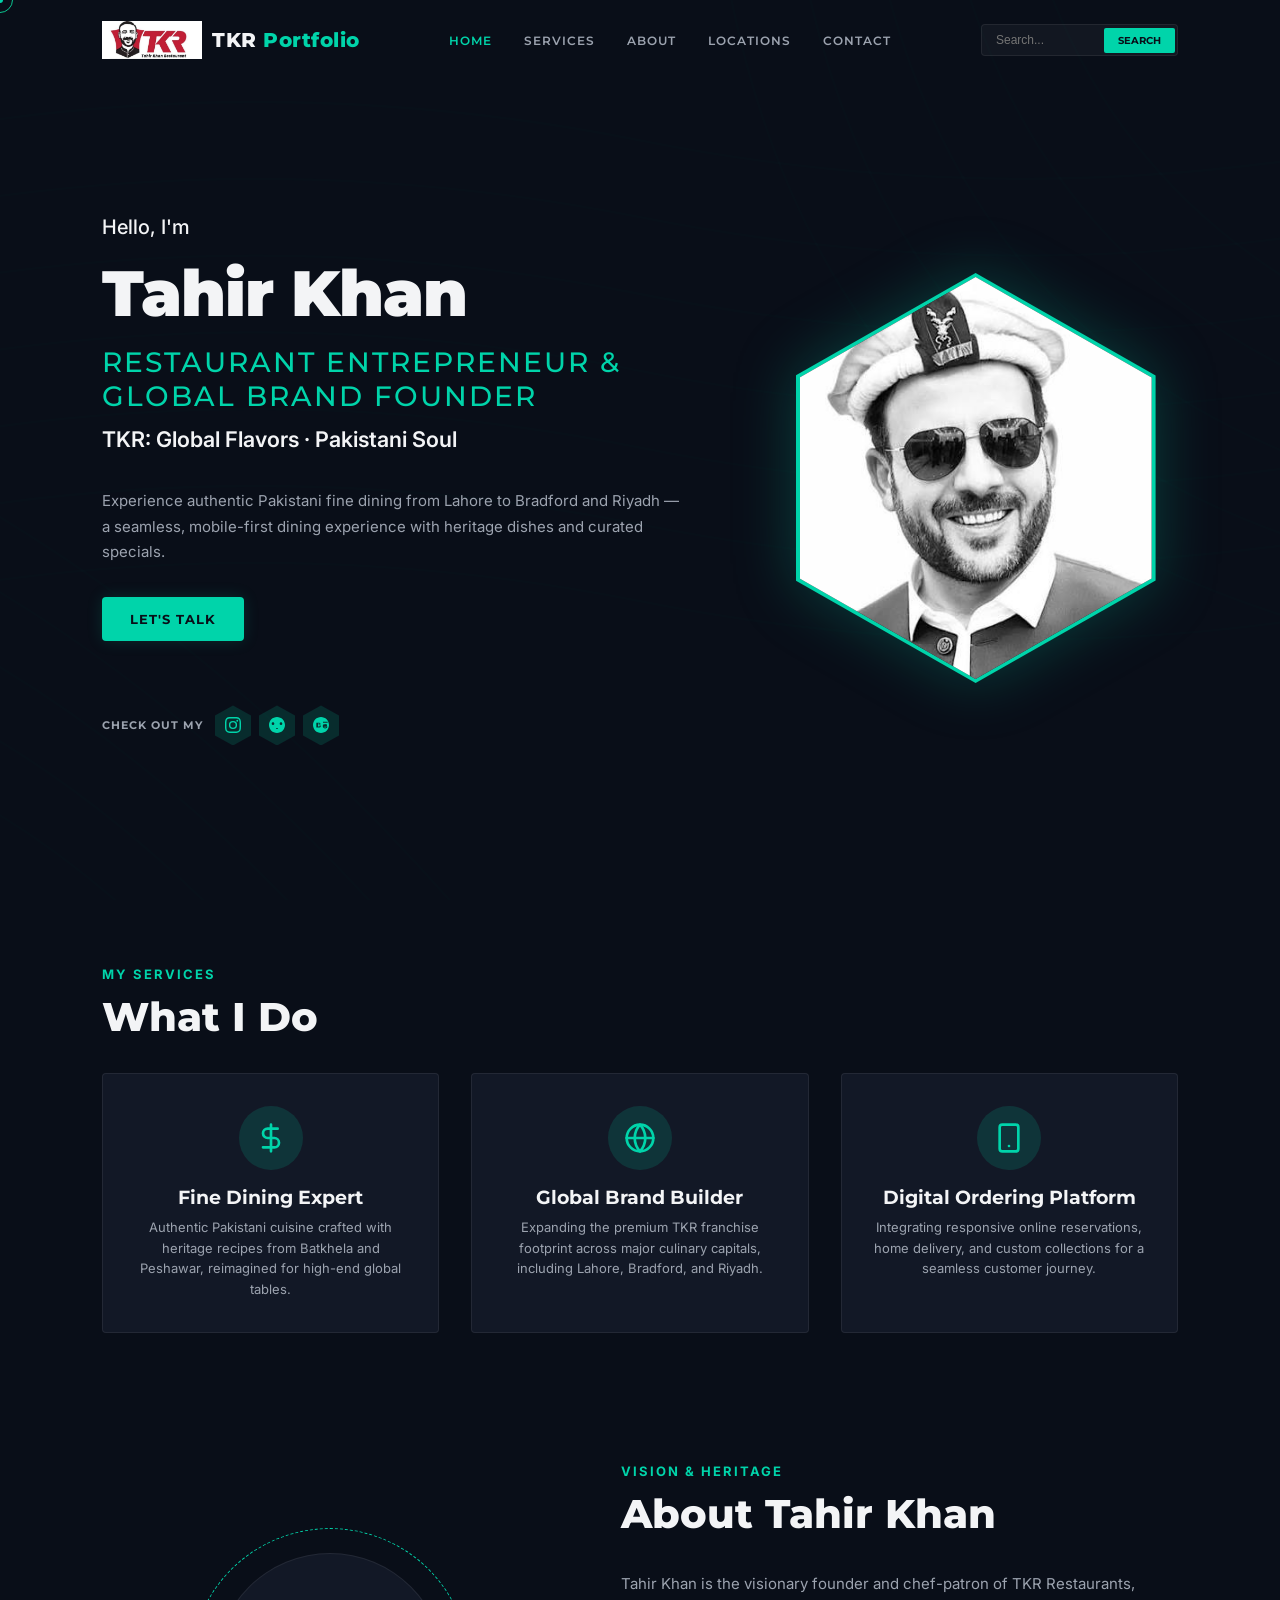
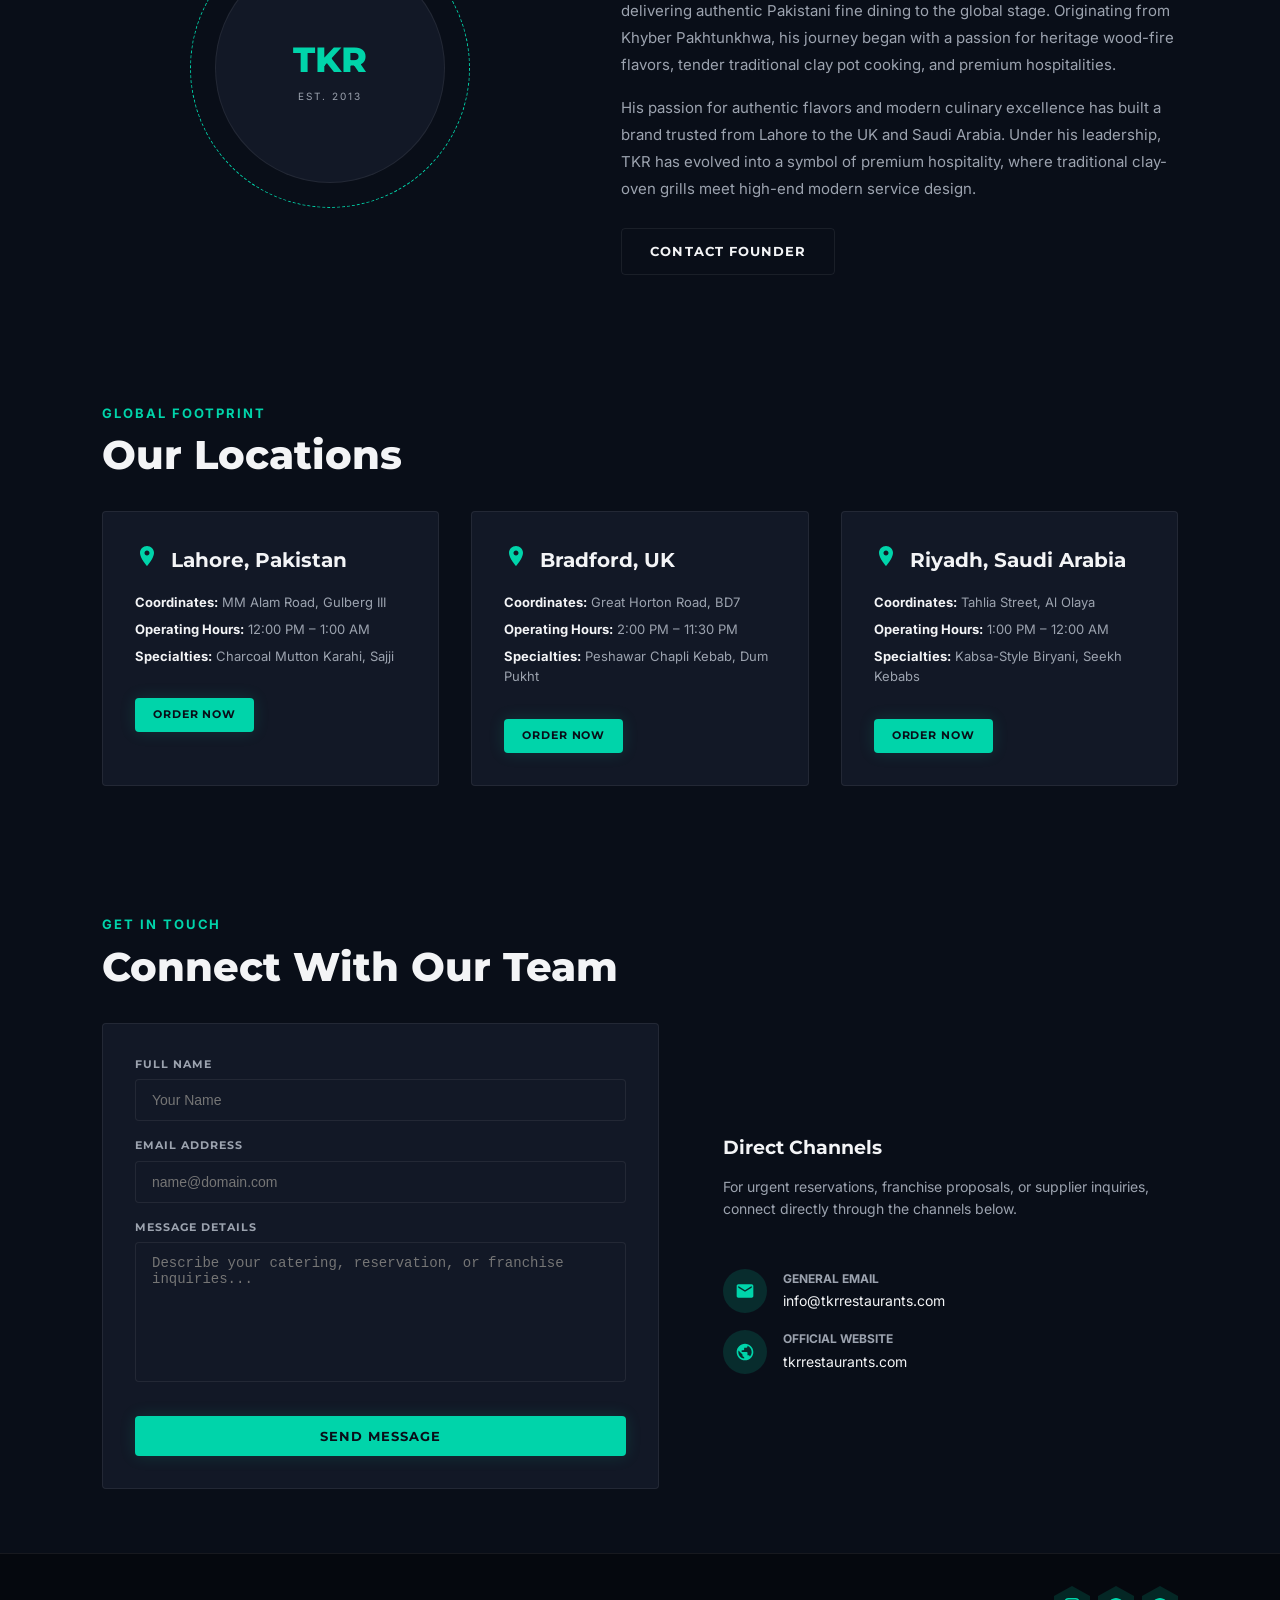
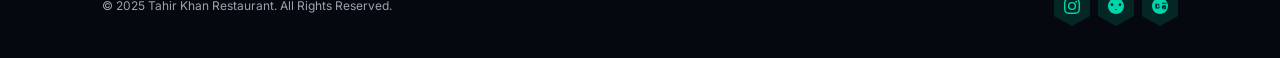
==== commit f1876429: "go" ====
--- a/index.html
+++ b/index.html
@@ -3,499 +3,303 @@
 <head>
   <meta charset="UTF-8">
   <meta name="viewport" content="width=device-width, initial-scale=1.0">
-  <title>TKR — Tahir Khan Restaurant | Luxury Pakistani Fine Dining</title>
-  <meta name="description" content="Authentic Pakistani fine dining from Islamabad to Bradford and Riyadh. Experience the legendary Dam Pukht and Khyber Pakhtunkhwa culinary traditions.">
-  
-  <!-- Open Graph Meta Tags -->
-  <meta property="og:title" content="TKR — Tahir Khan Restaurant | Luxury Pakistani Fine Dining">
-  <meta property="og:description" content="Experience authentic Pakistani heritage dining globally. Legendary dishes, exquisite ambiance.">
-  <meta property="og:image" content="assets/images/hero_bg.png">
-  <meta property="og:type" content="website">
-
-  <!-- Favicon -->
-  <link rel="icon" type="image/png" href="data:image/svg+xml,<svg xmlns=%22http://www.w3.org/2000/svg%22 viewBox=%220 0 100 100%22><text y=%22.9em%22 font-size=%2290%22 fill=%22%23C9974A%22 font-family=%22Playfair Display%22 font-weight=%22bold%22>TKR</text></svg>">
-
-  <!-- Core CSS -->
+  <title>Tahir Khan — Restaurant Entrepreneur & Global Brand Founder</title>
+  <meta name="description" content="Official portfolio of Tahir Khan, founder of TKR (Tahir Khan Restaurant) - authentic Pakistani fine dining brand in Lahore, Bradford, and Riyadh.">
+  <link rel="icon" type="image/png" href="data:image/svg+xml,<svg xmlns=%22http://www.w3.org/2000/svg%22 viewBox=%220 0 100 100%22><text y=%22.9em%22 font-size=%2290%22 fill=%22%2300d4aa%22 font-family=%22Montserrat%22 font-weight=%22bold%22>TK</text></svg>">
   <link rel="stylesheet" href="assets/css/style.css">
 </head>
 <body>
 
   <!-- Preloader -->
   <div id="preloader">
-    <div class="preloader-logo">TKR</div>
-    <div class="preloader-tagline" data-lang-content="en">Global Flavors · Pakistani Soul</div>
-    <div class="preloader-tagline" data-lang-content="ur">عالمی ذائقے · پاکستانی روح</div>
+    <div class="preloader-logo">TKR<span>.</span></div>
+    <div class="preloader-tagline">Global Flavors · Pakistani Soul</div>
   </div>
 
-  <!-- Custom Cursors -->
+  <!-- Custom Cursor Elements -->
   <div class="custom-cursor"></div>
   <div class="custom-cursor-dot"></div>
 
   <!-- Navbar -->
   <nav class="navbar">
     <div class="container navbar-container">
-      <a href="index.html" class="logo">
-        <span class="logo-main">TKR</span>
-        <span class="logo-sub" data-lang-content="en">Tahir Khan Restaurant</span>
-        <span class="logo-sub" data-lang-content="ur">طاہر خان ریسٹورنٹ</span>
+      <a href="#home" class="logo">
+        <img src="assets/images/tkr_logo.jpg" alt="TKR Logo">
+        <span class="logo-text">TKR <span>Portfolio</span></span>
       </a>
       <ul class="nav-links">
-        <li><a href="index.html" class="active">Home</a></li>
-        <li><a href="about.html">About</a></li>
-        <li><a href="story.html">Our Story</a></li>
-        <li><a href="menu.html">Menu</a></li>
-        <li><a href="locations.html">Locations</a></li>
-        <li><a href="catering.html">Catering</a></li>
-        <li><a href="recognition.html">Recognition</a></li>
-        <li><a href="careers.html">Careers</a></li>
-        <li><a href="contact.html">Contact</a></li>
+        <li><a href="#home" class="active">Home</a></li>
+        <li><a href="#services">Services</a></li>
+        <li><a href="#about">About</a></li>
+        <li><a href="#locations">Locations</a></li>
+        <li><a href="#contact">Contact</a></li>
       </ul>
       <div class="nav-actions">
-        <select class="lang-selector">
-          <option value="en">EN</option>
-          <option value="ur">اردو</option>
-        </select>
-        <a href="menu.html" class="btn btn-primary btn-compact" data-lang-content="en">Order Online</a>
-        <a href="menu.html" class="btn btn-primary btn-compact" data-lang-content="ur">آن لائن آرڈر</a>
+        <form class="nav-search" id="searchForm" autocomplete="off">
+          <input type="text" class="nav-search-input" name="search" placeholder="Search..." autocomplete="off">
+          <button type="submit" class="nav-search-btn">Search</button>
+        </form>
       </div>
       <button class="mobile-nav-toggle">☰</button>
     </div>
   </nav>
 
-  <!-- Mobile Navigation Overlay -->
+  <!-- Mobile Menu Overlay -->
   <div class="mobile-nav-overlay">
     <ul class="mobile-nav-links">
-      <li>
-        <a href="index.html" class="active" data-lang-content="en">Home</a>
-        <a href="index.html" class="active" data-lang-content="ur">ہوم</a>
-      </li>
-      <li>
-        <a href="about.html" data-lang-content="en">About</a>
-        <a href="about.html" data-lang-content="ur">ہمارے بارے میں</a>
-      </li>
-      <li>
-        <a href="story.html" data-lang-content="en">Our Story</a>
-        <a href="story.html" data-lang-content="ur">کہانی</a>
-      </li>
-      <li>
-        <a href="menu.html" data-lang-content="en">Menu</a>
-        <a href="menu.html" data-lang-content="ur">مینو</a>
-      </li>
-      <li>
-        <a href="locations.html" data-lang-content="en">Locations</a>
-        <a href="locations.html" data-lang-content="ur">مقامات</a>
-      </li>
-      <li>
-        <a href="catering.html" data-lang-content="en">Catering</a>
-        <a href="catering.html" data-lang-content="ur">کیٹرنگ</a>
-      </li>
-      <li>
-        <a href="recognition.html" data-lang-content="en">Recognition</a>
-        <a href="recognition.html" data-lang-content="ur">اعتراف</a>
-      </li>
-      <li>
-        <a href="careers.html" data-lang-content="en">Careers</a>
-        <a href="careers.html" data-lang-content="ur">ملازمتیں</a>
-      </li>
-      <li>
-        <a href="contact.html" data-lang-content="en">Contact</a>
-        <a href="contact.html" data-lang-content="ur">رابطہ کریں</a>
-      </li>
+      <li><a href="#home" class="active">Home</a></li>
+      <li><a href="#services">Services</a></li>
+      <li><a href="#about">About</a></li>
+      <li><a href="#locations">Locations</a></li>
+      <li><a href="#contact">Contact</a></li>
     </ul>
   </div>
 
   <!-- Hero Section -->
-  <section class="hero">
-    <div class="hero-bg-container">
-      <img src="assets/images/hero_bg.png" alt="TKR Fine Dining Food Spread" class="ken-burns">
-    </div>
-    <div class="hero-overlay"></div>
-    <div class="hero-content">
-      <div class="section-eyebrow" data-lang-content="en">EST. 2020 · ISLAMABAD, PAKISTAN</div>
-      <div class="section-eyebrow" data-lang-content="ur">قائم شدہ ۲۰۲۰ · اسلام آباد، پاکستان</div>
+  <section class="hero-section" id="home">
+    <!-- Topographic SVG Background Pattern -->
+    <div class="topographic-bg">
+      <svg xmlns="http://www.w3.org/2000/svg" viewBox="0 0 1000 800" fill="none" stroke="rgba(0, 212, 170, 0.08)" stroke-width="1.5">
+        <!-- Contour wave lines -->
+        <path d="M 0,150 Q 250,100 500,150 T 1000,150" />
+        <path d="M 0,200 Q 250,150 500,200 T 1000,200" />
+        <path d="M 0,250 Q 250,200 500,250 T 1000,250" />
+        <path d="M 0,300 Q 250,250 500,300 T 1000,300" />
+        <path d="M 0,350 Q 250,300 500,350 T 1000,350" />
+        <path d="M 0,400 Q 250,350 500,400 T 1000,400" />
+        <path d="M 0,450 Q 250,400 500,450 T 1000,450" />
+        <!-- Top Right Concentrics -->
+        <path d="M 750,0 Q 800,200 1000,280" />
+        <path d="M 700,0 Q 750,250 1000,330" />
+        <path d="M 650,0 Q 700,300 1000,380" />
+        <path d="M 600,0 Q 650,350 1000,430" />
+        <path d="M 550,0 Q 600,400 1000,480" />
+        <!-- Bottom Left Concentrics -->
+        <path d="M 0,550 Q 150,600 300,800" />
+        <path d="M 0,500 Q 180,570 350,800" />
+        <path d="M 0,450 Q 210,540 400,800" />
+        <path d="M 0,400 Q 240,510 450,800" />
+        <path d="M 0,350 Q 270,480 500,800" />
+      </svg>
+    </div>
+
+    <div class="container hero-grid">
+      <div class="hero-content reveal active">
+        <div class="hero-intro">Hello, I'm</div>
+        <h1 class="hero-title">Tahir Khan <span>Restaurant Entrepreneur & Global Brand Founder</span></h1>
+        <p class="hero-subtitle">TKR: Global Flavors · Pakistani Soul</p>
+        <p class="hero-desc">
+          Experience authentic Pakistani fine dining from Lahore to Bradford and Riyadh — a seamless, mobile-first dining experience with heritage dishes and curated specials.
+        </p>
+        <div class="hero-ctas">
+          <a href="#contact" class="btn btn-teal">Let's Talk</a>
+        </div>
+        <div class="social-links-container">
+          <span class="social-links-label">Check Out My</span>
+          <div class="social-hex-grid">
+            <a href="https://instagram.com" target="_blank" class="social-hex-icon" aria-label="Instagram">
+              <svg viewBox="0 0 24 24"><path d="M12 2.163c3.204 0 3.584.012 4.85.07 3.252.148 4.771 1.691 4.919 4.919.058 1.265.069 1.645.069 4.849 0 3.205-.012 3.584-.069 4.849-.149 3.225-1.664 4.771-4.919 4.919-1.266.058-1.644.07-4.85.07-3.204 0-3.584-.012-4.849-.07-3.26-.149-4.771-1.699-4.919-4.92-.058-1.265-.07-1.644-.07-4.849 0-3.204.013-3.583.07-4.849.149-3.227 1.664-4.771 4.919-4.919 1.266-.057 1.645-.069 4.849-.069zM12 0C8.741 0 8.333.014 7.053.072 2.695.272.273 2.69.073 7.051.014 8.333 0 8.741 0 12c0 3.259.014 3.668.072 4.948.2 4.358 2.618 6.78 6.98 6.98 1.281.058 1.689.072 4.948.072 3.259 0 3.668-.014 4.948-.072 4.354-.2 6.782-2.618 6.979-6.98.059-1.28.073-1.689.073-4.948 0-3.259-.014-3.667-.072-4.947-.196-4.354-2.617-6.78-6.979-6.98C15.668.014 15.259 0 12 0zm0 5.838a6.162 6.162 0 1 0 0 12.324 6.162 6.162 0 0 0 0-12.324zM12 16a4 4 0 1 1 0-8 4 4 0 0 1 0 8zm6.406-11.845a1.44 1.44 0 1 0 0 2.881 1.44 1.44 0 0 0 0-2.881z"/></svg>
+            </a>
+            <a href="https://tripadvisor.com" target="_blank" class="social-hex-icon" aria-label="TripAdvisor">
+              <svg viewBox="0 0 24 24"><path d="M12 0C5.372 0 0 5.372 0 12s5.372 12 12 12 12-5.372 12-12S18.628 0 12 0zm0 18a1.5 1.5 0 1 1 0-3 1.5 1.5 0 0 1 0 3zm5.076-4.887A6.476 6.476 0 0 1 12 15a6.476 6.476 0 0 1-5.076-1.887l-.924.924C7.458 15.495 9.619 16.5 12 16.5s4.542-1.005 6.000-2.463l-.924-.924zM6 12a2 2 0 1 1 0-4 2 2 0 0 1 0 4zm12 0a2 2 0 1 1 0-4 2 2 0 0 1 0 4z"/></svg>
+            </a>
+            <a href="https://behance.net" target="_blank" class="social-hex-icon" aria-label="Behance">
+              <svg viewBox="0 0 24 24"><path d="M22 7h-7v1.5h7V7zm-11.233 4.252c.245-.25.394-.572.394-1.07 0-.583-.243-1.053-.787-1.325-.436-.217-1.127-.245-1.921-.245H5v7.202h3.407c1.077 0 1.954-.037 2.457-.354.595-.369.83-.935.83-1.572 0-.638-.344-1.144-.927-1.636zm-3.32-1.353h.97c.563 0 1.077.019 1.344.252.198.17.27.424.27.712 0 .321-.082.535-.296.67-.282.176-.79.186-1.385.186h-.903v-1.82zm2.664 4.092c-.282.204-.817.214-1.488.214h-1.176v-2.02h1.157c.69 0 1.15.01 1.42.195.234.16.326.438.326.75 0 .378-.073.666-.239.861zm10.742-1.53c.036-.37-.024-1.076-.484-1.564-.479-.508-1.258-.87-2.316-.87-2.091 0-3.385 1.547-3.385 3.528 0 2.222 1.439 3.593 3.657 3.593 1.83 0 2.875-.959 3.197-2.009h-1.64c-.21.437-.674.75-1.48.75-.92 0-1.583-.497-1.706-1.428h4.858zm-4.78-1.503c.125-.79.742-1.222 1.484-1.222.75 0 1.3.432 1.409 1.222H16.073zM12 24C5.373 24 0 18.627 0 12S5.373 0 12 0s12 5.373 12 12-5.373 12-12 12z"/></svg>
+            </a>
+          </div>
+        </div>
+      </div>
+      <div class="hero-image-wrapper reveal active">
+        <div class="hex-outer-frame">
+          <div class="hex-inner-content">
+            <img src="assets/images/tahir_khan.jpg" alt="Tahir Khan Portrait">
+          </div>
+        </div>
+      </div>
+    </div>
+  </section>
+
+  <!-- What I Do Section -->
+  <section id="services" class="reveal">
+    <div class="container">
+      <div class="section-eyebrow">My Services</div>
+      <h2 class="section-title">What I Do</h2>
       
-      <h1 class="hero-headline" data-lang-content="en">Where Every Dish<br>Tells a Story</h1>
-      <h1 class="hero-headline" data-lang-content="ur">جہاں ہر ڈش<br>ایک کہانی سناتی ہے</h1>
-
-      <p class="hero-subheadline" data-lang-content="en">Authentic Pakistani fine dining — from the streets of Islamabad to Bradford, Birmingham, and Riyadh.</p>
-      <p class="hero-subheadline" data-lang-content="ur">حقیقی پاکستانی فائن ڈائننگ — اسلام آباد کے گلی کوچوں سے لے کر بریڈ فورڈ، برمنگھم اور ریاض تک۔</p>
-
-      <div class="hero-ctas">
-        <a href="menu.html" class="btn btn-primary" data-lang-content="en">Explore Our Menu</a>
-        <a href="menu.html" class="btn btn-primary" data-lang-content="ur">ہمارا مینو دیکھیں</a>
-        <a href="story.html" class="btn btn-outline" data-lang-content="en">Our Story</a>
-        <a href="story.html" class="btn btn-outline" data-lang-content="ur">ہماری کہانی</a>
-      </div>
-    </div>
-
-    <!-- Stats bottom strip -->
-    <div class="hero-bottom-strip">
-      <div class="hero-stats-row">
-        <div class="hero-stat-item">
-          <span data-lang-content="en">14+ Years Experience</span>
-          <span data-lang-content="ur">۱۴+ سال کا تجربہ</span>
-        </div>
-        <div class="hero-stat-divider"></div>
-        <div class="hero-stat-item">
-          <span data-lang-content="en">8 Locations Worldwide</span>
-          <span data-lang-content="ur">۸ عالمی مقامات</span>
-        </div>
-        <div class="hero-stat-divider"></div>
-        <div class="hero-stat-item">
-          <span data-lang-content="en">50,000+ Happy Customers</span>
-          <span data-lang-content="ur">۵۰,۰۰۰+ خوشگوار گاہک</span>
-        </div>
-      </div>
-    </div>
-
-    <div class="scroll-indicator" onclick="window.scrollTo(0, window.innerHeight);">
-      <span data-lang-content="en">Scroll Down</span>
-      <span data-lang-content="ur">نیچے سکرول کریں</span>
-      <svg viewBox="0 0 24 24"><path d="M7.41,8.58L12,13.17L16.59,8.58L18,10L12,16L6,10L7.41,8.58Z"/></svg>
-    </div>
-  </section>
-
-  <!-- Brand Intro Section -->
-  <section class="bg-section-dark">
+      <div class="services-grid">
+        <!-- Card 1 -->
+        <div class="service-card">
+          <div class="service-card-icon">
+            <svg viewBox="0 0 24 24" fill="none" stroke="currentColor"><path d="M12 2v20M17 5H9.5a3.5 3.5 0 0 0 0 7h5a3.5 3.5 0 0 1 0 7H6" stroke-linecap="round" stroke-linejoin="round"/></svg>
+          </div>
+          <h3 class="service-card-title">Fine Dining Expert</h3>
+          <p class="service-card-desc">Authentic Pakistani cuisine crafted with heritage recipes from Batkhela and Peshawar, reimagined for high-end global tables.</p>
+        </div>
+
+        <!-- Card 2 -->
+        <div class="service-card">
+          <div class="service-card-icon">
+            <svg viewBox="0 0 24 24" fill="none" stroke="currentColor"><circle cx="12" cy="12" r="10"/><path d="M2 12h20M12 2a15.3 15.3 0 0 1 4 10 15.3 15.3 0 0 1-4 10 15.3 15.3 0 0 1-4-10 15.3 15.3 0 0 1 4-10z" stroke-linecap="round" stroke-linejoin="round"/></svg>
+          </div>
+          <h3 class="service-card-title">Global Brand Builder</h3>
+          <p class="service-card-desc">Expanding the premium TKR franchise footprint across major culinary capitals, including Lahore, Bradford, and Riyadh.</p>
+        </div>
+
+        <!-- Card 3 -->
+        <div class="service-card">
+          <div class="service-card-icon">
+            <svg viewBox="0 0 24 24" fill="none" stroke="currentColor"><rect x="5" y="2" width="14" height="20" rx="2" ry="2"/><path d="M12 18h.01" stroke-linecap="round" stroke-linejoin="round"/></svg>
+          </div>
+          <h3 class="service-card-title">Digital Ordering Platform</h3>
+          <p class="service-card-desc">Integrating responsive online reservations, home delivery, and custom collections for a seamless customer journey.</p>
+        </div>
+      </div>
+    </div>
+  </section>
+
+  <!-- About Section -->
+  <section id="about" class="reveal">
+    <div class="container about-grid">
+      <div class="about-graphic">
+        <div class="about-circle-outline">
+          <div class="about-circle-center">
+            <span class="about-circle-logo">TKR</span>
+            <span class="about-circle-tag">Est. 2013</span>
+          </div>
+        </div>
+      </div>
+      <div class="about-content">
+        <div class="section-eyebrow">Vision & Heritage</div>
+        <h2 class="section-title">About Tahir Khan</h2>
+        <p>
+          Tahir Khan is the visionary founder and chef-patron of TKR Restaurants, delivering authentic Pakistani fine dining to the global stage. Originating from Khyber Pakhtunkhwa, his journey began with a passion for heritage wood-fire flavors, tender traditional clay pot cooking, and premium hospitalities.
+        </p>
+        <p>
+          His passion for authentic flavors and modern culinary excellence has built a brand trusted from Lahore to the UK and Saudi Arabia. Under his leadership, TKR has evolved into a symbol of premium hospitality, where traditional clay-oven grills meet high-end modern service design.
+        </p>
+        <a href="#contact" class="btn btn-outline" style="margin-top: 10px;">Contact Founder</a>
+      </div>
+    </div>
+  </section>
+
+  <!-- Locations Section -->
+  <section id="locations" class="reveal">
     <div class="container">
-      <div class="grid-2col reveal">
-        <div>
-          <div class="section-eyebrow" data-lang-content="en">WELCOME TO TKR</div>
-          <div class="section-eyebrow" data-lang-content="ur">ٹی کے آر میں خوش آمدید</div>
-
-          <h2 data-lang-content="en">We Don't Just Cook.<br>We Create Emotions.</h2>
-          <h2 data-lang-content="ur">ہم صرف کھانا نہیں پکاتے۔<br>ہم جذبات تخلیق کرتے ہیں۔</h2>
-
-          <div class="manuscript-divider"></div>
-
-          <p data-lang-content="en">At TKR, every plate is a story. Founded in 2020 by Tahir Khan in Islamabad, Tahir Khan Restaurant began as a dream rooted in the rich culinary traditions of Khyber Pakhtunkhwa. Today, TKR is an international fine-dining brand serving authentic Pakistani cuisine across Pakistan, the United Kingdom, and Saudi Arabia.</p>
-          <p data-lang-content="ur">ٹی کے آر میں، ہر پلیٹ ایک کہانی ہے۔ ۲۰۲۰ میں اسلام آباد میں طاہر خان کے ذریعہ قائم کیا گیا، طاہر خان ریسٹورنٹ خیبر پختونخوا کی بھرپور ثقافتی روایات میں جڑے ایک خواب کے طور پر شروع ہوا تھا۔ آج، ٹی کے آر ایک بین الاقوامی فائن ڈائننگ برانڈ ہے جو پاکستان، متحدہ برطانیہ اور سعودی عرب میں حقیقی پاکستانی کھانوں کی خدمت کر رہا ہے۔</p>
-
-          <p data-lang-content="en">From our legendary Dam Pukht to curated heritage dishes — every recipe honors generations of tradition while presenting it with the elegance of fine dining.</p>
-          <p data-lang-content="ur">ہمارے افسانوی دم پخت سے لے کر وراثت کے منتخب پکوانوں تک — ہر ترکیب نسلوں کی روایت کا احترام کرتی ہے جبکہ اسے فائن ڈائننگ کے خوبصورت انداز میں پیش کرتی ہے۔</p>
-
-          <a href="about.html" class="btn btn-outline" style="margin-top: var(--space-sm);" data-lang-content="en">Discover Our Heritage</a>
-          <a href="about.html" class="btn btn-outline" style="margin-top: var(--space-sm);" data-lang-content="ur">ہماری وراثت دریافت کریں</a>
-        </div>
-        <div class="image-frame reveal reveal-delay-2">
-          <img src="assets/images/restaurant_interior.png" alt="TKR Elegant Restaurant Ambience">
-          <div class="badge badge-halal badge-overlay">
-            <span>✓ 100% Halal Certified</span>
-          </div>
-        </div>
-      </div>
-    </div>
-  </section>
-
-  <!-- Stats Counter Section -->
-  <section class="bg-section-alt">
-    <div class="container">
-      <div class="stats-grid reveal">
-        <div>
-          <div class="stat-number" data-target="14" data-suffix="+">0+</div>
-          <div class="stat-label" data-lang-content="en">Years of Experience</div>
-          <div class="stat-label" data-lang-content="ur">سال کا تجربہ</div>
-        </div>
-        <div>
-          <div class="stat-number" data-target="8" data-suffix="">0</div>
-          <div class="stat-label" data-lang-content="en">Global Locations</div>
-          <div class="stat-label" data-lang-content="ur">عالمی مقامات</div>
-        </div>
-        <div>
-          <div class="stat-number" data-target="50000" data-suffix="+">0+</div>
-          <div class="stat-label" data-lang-content="en">Happy Customers</div>
-          <div class="stat-label" data-lang-content="ur">خوشگوار گاہک</div>
-        </div>
-        <div>
-          <div class="stat-number" data-target="100" data-suffix="%">0%</div>
-          <div class="stat-label" data-lang-content="en">Halal Certified</div>
-          <div class="stat-label" data-lang-content="ur">حلال تصدیق شدہ</div>
-        </div>
-      </div>
-    </div>
-  </section>
-
-  <!-- Signature Dish Spotlight -->
-  <section class="bg-section-dark">
-    <div class="container">
-      <div class="section-header reveal">
-        <div class="section-eyebrow" data-lang-content="en">CHEF'S MASTERPIECE</div>
-        <div class="section-eyebrow" data-lang-content="ur">شیف کا شاہکار</div>
-        <h2 data-lang-content="en">The Legendary Dam Pukht</h2>
-        <h2 data-lang-content="ur">افسانوی دم پخت</h2>
-        <div class="manuscript-divider"></div>
-      </div>
-
-      <div class="dish-spotlight reveal">
-        <div class="dish-spotlight-image">
-          <img src="assets/images/dam_pukht.png" alt="Legendary Pakistani Dam Pukht lamb dish">
-        </div>
-        <div class="dish-spotlight-content">
-          <div class="dish-name-highlight" data-lang-content="en">Dam Pukht</div>
-          <div class="dish-name-highlight" data-lang-content="ur">دم پخت</div>
-          
-          <div class="dish-tags">
-            <span class="dish-tag" data-lang-content="en">Signature Dish</span>
-            <span class="dish-tag" data-lang-content="ur">دستخطی ڈش</span>
-            <span class="dish-tag" data-lang-content="en">Pashtun Heritage</span>
-            <span class="dish-tag" data-lang-content="ur">پشتون وراثت</span>
-            <span class="dish-tag" data-lang-content="en">Slow Cooked</span>
-            <span class="dish-tag" data-lang-content="ur">ہلکی آنچ پر پکا ہوا</span>
-          </div>
-
-          <p data-lang-content="en">A whole lamb, steam-roasted to tender perfection. Slow-cooked for hours with aromatic Pashtun spices — cumin, coriander, black pepper, and dried ginger — and served over fragrant basmati rice. The Dam Pukht is TKR's soul on a plate, a legendary recipe ambassadors and food lovers return for.</p>
-          <p data-lang-content="ur">ایک مکمل دنبہ، ہلکی آنچ اور بھاپ پر پکایا ہوا۔ خوشبودار پشتون مسالحوں — زیرہ، دھنیا، کالی مرچ اور خشک ادرک — کے ساتھ گھنٹوں پکایا جاتا ہے اور خوشبودار باسمتی چاول پر پیش کیا جاتا ہے۔ دم پخت پلیٹ پر ٹی کے آر کی روح ہے، ایک ایسی افسانوی ترکیب جس کے لیے سفیر اور کھانے کے شوقین بار بار آتے ہیں۔</p>
-          
-          <a href="menu.html" class="btn btn-primary" style="margin-top: var(--space-sm);" data-lang-content="en">View Full Menu →</a>
-          <a href="menu.html" class="btn btn-primary" style="margin-top: var(--space-sm);" data-lang-content="ur">مکمل مینو دیکھیں ←</a>
-        </div>
-      </div>
-
-      <!-- Dish Grid -->
-      <div class="dishes-grid reveal">
-        <!-- Dish 1 -->
-        <div class="dish-card">
-          <div class="dish-card-image">
-            <img src="assets/images/chapli_kebab.png" alt="Peshawari Chapli Kebab">
-          </div>
-          <div class="dish-card-info">
-            <h3 class="dish-card-title" data-lang-content="en">Chapli Kebab</h3>
-            <h3 class="dish-card-title" data-lang-content="ur">چپلی کباب</h3>
-            <p class="dish-card-desc" data-lang-content="en">Minced meat patty infused with fresh herbs and spices, Peshawar-style.</p>
-            <p class="dish-card-desc" data-lang-content="ur">پشاور سٹائل میں تازہ جڑی بوٹیوں اور مسالحوں کے ساتھ تیار کردہ قیمے کا کباب۔</p>
-          </div>
-        </div>
-
-        <!-- Dish 2 -->
-        <div class="dish-card">
-          <div class="dish-card-image">
-            <img src="assets/images/hero_bg.png" alt="Karahi Gosht" style="object-fit: cover;">
-          </div>
-          <div class="dish-card-info">
-            <h3 class="dish-card-title" data-lang-content="en">Karahi Gosht</h3>
-            <h3 class="dish-card-title" data-lang-content="ur">کڑاہی گوشت</h3>
-            <p class="dish-card-desc" data-lang-content="en">Mutton or chicken cooked in a tomato-based spiced wok curry.</p>
-            <p class="dish-card-desc" data-lang-content="ur">ٹماٹر اور مسالحوں کے ساتھ کڑاہی میں پکایا ہوا مٹن یا چکن۔</p>
-          </div>
-        </div>
-
-        <!-- Dish 3 -->
-        <div class="dish-card">
-          <div class="dish-card-image">
-            <img src="assets/images/dam_pukht.png" alt="Peshwari Naan">
-          </div>
-          <div class="dish-card-info">
-            <h3 class="dish-card-title" data-lang-content="en">Peshwari Naan</h3>
-            <h3 class="dish-card-title" data-lang-content="ur">پشوری نان</h3>
-            <p class="dish-card-desc" data-lang-content="en">Sweet, coconut and almond-filled traditional flatbread.</p>
-            <p class="dish-card-desc" data-lang-content="ur">ناریل اور بادام سے بھرا ہوا میٹھا روایتی تندوری نان۔</p>
-          </div>
-        </div>
-
-        <!-- Dish 4 -->
-        <div class="dish-card">
-          <div class="dish-card-image">
-            <img src="assets/images/chapli_kebab.png" alt="Sajji">
-          </div>
-          <div class="dish-card-info">
-            <h3 class="dish-card-title" data-lang-content="en">Sajji</h3>
-            <h3 class="dish-card-title" data-lang-content="ur">سجی</h3>
-            <p class="dish-card-desc" data-lang-content="en">Whole roasted chicken marinated with salt and mild spices.</p>
-            <p class="dish-card-desc" data-lang-content="ur">نمک اور ہلکے روایتی مسالحوں کے ساتھ کوئلے پر روسٹ کیا گیا مکمل چکن۔</p>
-          </div>
-        </div>
-      </div>
-    </div>
-  </section>
-
-  <!-- Locations Section -->
-  <section class="bg-section-alt">
-    <div class="container">
-      <div class="section-header reveal">
-        <div class="section-eyebrow" data-lang-content="en">FIND US</div>
-        <div class="section-eyebrow" data-lang-content="ur">ہمیں تلاش کریں</div>
-        <h2 data-lang-content="en">From Islamabad to the World</h2>
-        <h2 data-lang-content="ur">اسلام آباد سے پوری دنیا تک</h2>
-        <div class="manuscript-divider"></div>
-      </div>
-
-      <div class="locations-grid reveal">
+      <div class="section-eyebrow">Global Footprint</div>
+      <h2 class="section-title">Our Locations</h2>
+      
+      <div class="locations-grid">
         <!-- Location 1 -->
         <div class="location-card">
-          <div class="location-card-country">🇵🇰 Pakistan</div>
-          <div class="location-card-city">Islamabad (Flagship)</div>
-          <ul class="location-card-details">
-            <li><strong>Addr:</strong> Lethrar Road, Taramri Chowk, Islamabad</li>
-            <li><strong>Hours:</strong> Daily 12:00 PM – 11:30 PM</li>
-            <li><strong>Phone:</strong> +92 51 123 4567</li>
+          <div class="location-header">
+            <div class="location-icon-container">
+              <svg viewBox="0 0 24 24"><path d="M12 2C8.13 2 5 5.13 5 9c0 5.25 7 13 7 13s7-7.75 7-13c0-3.87-3.13-7-7-7zm0 9.5c-1.38 0-2.5-1.12-2.5-2.5s1.12-2.5 2.5-2.5 2.5 1.12 2.5 2.5-1.12 2.5-2.5 2.5z"/></svg>
+            </div>
+            <h3 class="location-title">Lahore, Pakistan</h3>
+          </div>
+          <ul class="location-details">
+            <li><strong>Coordinates:</strong> MM Alam Road, Gulberg III</li>
+            <li><strong>Operating Hours:</strong> 12:00 PM – 1:00 AM</li>
+            <li><strong>Specialties:</strong> Charcoal Mutton Karahi, Sajji</li>
           </ul>
-          <div class="location-card-links">
-            <a href="https://maps.google.com" target="_blank" class="btn-outline">Directions</a>
-            <a href="menu.html" style="color: var(--color-gold-primary); font-weight: 700;">Order Online</a>
-          </div>
+          <a href="#contact" class="btn btn-teal btn-compact">Order Now</a>
         </div>
 
         <!-- Location 2 -->
         <div class="location-card">
-          <div class="location-card-country">🇬🇧 United Kingdom</div>
-          <div class="location-card-city">Bradford (Drighlington)</div>
-          <ul class="location-card-details">
-            <li><strong>Addr:</strong> 1 King St, Drighlington, BD11 1LW</li>
-            <li><strong>Hours:</strong> Daily 4:00 PM – 11:00 PM</li>
-            <li><strong>Phone:</strong> +44 7464 444 455</li>
+          <div class="location-header">
+            <div class="location-icon-container">
+              <svg viewBox="0 0 24 24"><path d="M12 2C8.13 2 5 5.13 5 9c0 5.25 7 13 7 13s7-7.75 7-13c0-3.87-3.13-7-7-7zm0 9.5c-1.38 0-2.5-1.12-2.5-2.5s1.12-2.5 2.5-2.5 2.5 1.12 2.5 2.5-1.12 2.5-2.5 2.5z"/></svg>
+            </div>
+            <h3 class="location-title">Bradford, UK</h3>
+          </div>
+          <ul class="location-details">
+            <li><strong>Coordinates:</strong> Great Horton Road, BD7</li>
+            <li><strong>Operating Hours:</strong> 2:00 PM – 11:30 PM</li>
+            <li><strong>Specialties:</strong> Peshawar Chapli Kebab, Dum Pukht</li>
           </ul>
-          <div class="location-card-links">
-            <a href="https://maps.google.com" target="_blank" class="btn-outline">Directions</a>
-            <a href="menu.html" style="color: var(--color-gold-primary); font-weight: 700;">Order Online</a>
-          </div>
+          <a href="#contact" class="btn btn-teal btn-compact">Order Now</a>
         </div>
 
         <!-- Location 3 -->
         <div class="location-card">
-          <div class="location-card-country">🇸🇦 Saudi Arabia</div>
-          <div class="location-card-city">Riyadh</div>
-          <ul class="location-card-details">
-            <li><strong>Addr:</strong> 456 King Fahd Road, Riyadh</li>
-            <li><strong>Hours:</strong> Daily 12:00 PM – 12:00 AM</li>
-            <li><strong>Phone:</strong> +966 11 234 5678</li>
+          <div class="location-header">
+            <div class="location-icon-container">
+              <svg viewBox="0 0 24 24"><path d="M12 2C8.13 2 5 5.13 5 9c0 5.25 7 13 7 13s7-7.75 7-13c0-3.87-3.13-7-7-7zm0 9.5c-1.38 0-2.5-1.12-2.5-2.5s1.12-2.5 2.5-2.5 2.5 1.12 2.5 2.5-1.12 2.5-2.5 2.5z"/></svg>
+            </div>
+            <h3 class="location-title">Riyadh, Saudi Arabia</h3>
+          </div>
+          <ul class="location-details">
+            <li><strong>Coordinates:</strong> Tahlia Street, Al Olaya</li>
+            <li><strong>Operating Hours:</strong> 1:00 PM – 12:00 AM</li>
+            <li><strong>Specialties:</strong> Kabsa-Style Biryani, Seekh Kebabs</li>
           </ul>
-          <div class="location-card-links">
-            <a href="https://maps.google.com" target="_blank" class="btn-outline">Directions</a>
-            <a href="menu.html" style="color: var(--color-gold-primary); font-weight: 700;">Order Online</a>
-          </div>
-        </div>
-      </div>
-
-      <div style="text-align: center; margin-top: var(--space-md);" class="reveal">
-        <a href="locations.html" class="btn btn-outline" data-lang-content="en">See All Locations</a>
-        <a href="locations.html" class="btn btn-outline" data-lang-content="ur">تمام مقامات دیکھیں</a>
-      </div>
-    </div>
-  </section>
-
-  <!-- Founder Quote Banner -->
-  <section class="founder-quote-banner">
-    <div class="quote-mark">“</div>
-    <div class="container quote-container reveal">
-      <p class="quote-text" data-lang-content="en">"I didn't open a restaurant. I opened a window to our culture, our history, and our heart."</p>
-      <p class="quote-text" data-lang-content="ur">"میں نے کوئی ریسٹورنٹ نہیں کھولا۔ میں نے اپنی ثقافت، اپنی تاریخ اور اپنے دل کی ایک کھڑکی کھولی ہے۔"</p>
+          <a href="#contact" class="btn btn-teal btn-compact">Order Now</a>
+        </div>
+      </div>
+    </div>
+  </section>
+
+  <!-- Contact Section -->
+  <section id="contact" class="reveal">
+    <div class="container">
+      <div class="section-eyebrow">Get In Touch</div>
+      <h2 class="section-title">Connect With Our Team</h2>
       
-      <div class="quote-author">— Tahir Khan</div>
-      <div class="quote-title" data-lang-content="en">Founder & CEO · TKR</div>
-      <div class="quote-title" data-lang-content="ur">بانی اور سی ای او · ٹی کے آر</div>
-      
-      <a href="story.html" class="btn btn-primary" style="margin-top: var(--space-md);" data-lang-content="en">Read Tahir's Story</a>
-      <a href="story.html" class="btn btn-primary" style="margin-top: var(--space-md);" data-lang-content="ur">طاہر کی کہانی پڑھیں</a>
-    </div>
-  </section>
-
-  <!-- Testimonials -->
-  <section class="bg-section-dark">
-    <div class="container">
-      <div class="section-header reveal">
-        <div class="section-eyebrow" data-lang-content="en">WORDS OF HONOR</div>
-        <div class="section-eyebrow" data-lang-content="ur">اعزازی الفاظ</div>
-        <h2 data-lang-content="en">Praised by Leaders, Loved by All</h2>
-        <h2 data-lang-content="ur">رہنماؤں کی طرف سے ستائش، سب کی طرف سے پسندیدہ</h2>
-        <div class="manuscript-divider"></div>
-      </div>
-
-      <div class="testimonials-row reveal">
-        <!-- Review 1 -->
-        <div class="testimonial-card">
-          <div class="testimonial-quote-mark">“</div>
-          <p class="testimonial-text" data-lang-content="en">We had a memorable dining experience. The food was scrumptious, the service top-notch — a perfect balance of attentiveness.</p>
-          <p class="testimonial-text" data-lang-content="ur">ہمارا یہاں کھانے کا تجربہ انتہائی یادگار رہا۔ کھانا لذیذ تھا اور سروس اعلیٰ ترین تھی — توجہ کا بہترین توازن۔</p>
-          <div class="testimonial-author">Nawaf bin Said Al-Malki</div>
-          <div class="testimonial-title" data-lang-content="en">Saudi Ambassador in Pakistan</div>
-          <div class="testimonial-title" data-lang-content="ur">سعودی سفیر برائے پاکستان</div>
-        </div>
-
-        <!-- Review 2 -->
-        <div class="testimonial-card">
-          <div class="testimonial-quote-mark">“</div>
-          <p class="testimonial-text" data-lang-content="en">The perfect dining experience. Beautifully presented food, attentive and knowledgeable staff. The Dum Pukht was outstanding.</p>
-          <p class="testimonial-text" data-lang-content="ur">کھانے کا بہترین تجربہ۔ خوبصورتی سے پیش کیا گیا کھانا، مہمان نواز اور باخبر عملہ۔ دم پخت لاجواب تھا۔</p>
-          <div class="testimonial-author">H.E. Mr. Nicolae GOIA</div>
-          <div class="testimonial-title" data-lang-content="en">Romania's Ambassador to Pakistan</div>
-          <div class="testimonial-title" data-lang-content="ur">رومانیہ کے سفیر برائے پاکستان</div>
-        </div>
-
-        <!-- Review 3 -->
-        <div class="testimonial-card">
-          <div class="testimonial-quote-mark">“</div>
-          <p class="testimonial-text" data-lang-content="en">I had the pleasure of trying TKR's food — a culinary revelation. The presentation and taste were impeccable.</p>
-          <p class="testimonial-text" data-lang-content="ur">مجھے ٹی کے آر کا کھانا آزمانے کا موقع ملا — ایک بہترین ذائقہ۔ پیشکش اور ذائقہ دونوں ہی بے مثال تھے۔</p>
-          <div class="testimonial-author">Mr. Atadjan Movlamov</div>
-          <div class="testimonial-title" data-lang-content="en">Ambassador of Turkmenistan to Pakistan</div>
-          <div class="testimonial-title" data-lang-content="ur">ترکمانستان کے سفیر برائے پاکستان</div>
-        </div>
-      </div>
-    </div>
-  </section>
-
-  <!-- Instagram Masonry Gallery -->
-  <section class="bg-section-alt">
-    <div class="container">
-      <div class="section-header reveal">
-        <div class="section-eyebrow" data-lang-content="en">@TAHIRKHANRESTAURANT</div>
-        <div class="section-eyebrow" data-lang-content="ur">@TAHIRKHANRESTAURANT</div>
-        <h2 data-lang-content="en">A Visual Journey Through Flavor</h2>
-        <h2 data-lang-content="ur">ذائقے کا ایک بصری سفر</h2>
-        <div class="manuscript-divider"></div>
-      </div>
-
-      <div class="instagram-grid reveal">
-        <div class="instagram-item tall">
-          <img src="assets/images/restaurant_interior.png" alt="Restaurant Ambiance Photo">
-          <div class="instagram-overlay">View on Instagram</div>
-        </div>
-        <div class="instagram-item">
-          <img src="assets/images/dam_pukht.png" alt="Signature Dish Dam Pukht Photo">
-          <div class="instagram-overlay">View on Instagram</div>
-        </div>
-        <div class="instagram-item">
-          <img src="assets/images/chapli_kebab.png" alt="Signature Dish Chapli Kebab Photo">
-          <div class="instagram-overlay">View on Instagram</div>
-        </div>
-        <div class="instagram-item">
-          <img src="assets/images/hero_bg.png" alt="Food Spread Gallery Photo">
-          <div class="instagram-overlay">View on Instagram</div>
-        </div>
-        <div class="instagram-item">
-          <img src="assets/images/tahir_khan.png" alt="Founder Portrait Gallery Photo">
-          <div class="instagram-overlay">View on Instagram</div>
-        </div>
-      </div>
-
-      <div style="text-align: center;" class="reveal">
-        <a href="https://instagram.com" target="_blank" class="btn btn-primary" data-lang-content="en">Follow on Instagram →</a>
-        <a href="https://instagram.com" target="_blank" class="btn btn-primary" data-lang-content="ur">انسٹاگرام پر فالو کریں ←</a>
-      </div>
-    </div>
-  </section>
-
-  <!-- Franchise/Join Us Section -->
-  <section class="bg-section-dark">
-    <div class="container">
-      <div class="grid-2col reveal">
-        <div>
-          <div class="section-eyebrow" data-lang-content="en">GROW WITH TKR</div>
-          <div class="section-eyebrow" data-lang-content="ur">ٹی کے آر کے ساتھ ترقی کریں</div>
-          
-          <h2 data-lang-content="en">Own a Piece of Pakistan's Most Loved Restaurant</h2>
-          <h2 data-lang-content="ur">پاکستان کے سب سے پسندیدہ ریسٹورنٹ کے شراکت دار بنیں</h2>
-          
-          <div class="manuscript-divider"></div>
-          
-          <p data-lang-content="en">Our franchise program gives entrepreneurs a proven brand, a beloved culinary identity, and full operational support. Join the TKR family and bring authentic Pakistani fine dining to your city.</p>
-          <p data-lang-content="ur">ہمارا فرنچائز پروگرام کاروباری افراد کو ایک ثابت شدہ برانڈ، ایک پسندیدہ کھانا پکانے کی شناخت، اور مکمل آپریشنل سپورٹ فراہم کرتا ہے۔ ٹی کے آر فیملی میں شامل ہوں اور اپنے شہر میں حقیقی پاکستانی فائن ڈائننگ لائیں۔</p>
-          
-          <a href="catering.html" class="btn btn-red" style="margin-top: var(--space-sm);" data-lang-content="en">Enquire About Franchise</a>
-          <a href="catering.html" class="btn btn-red" style="margin-top: var(--space-sm);" data-lang-content="ur">فرنچائز کے بارے میں دریافت کریں</a>
-        </div>
-        <div class="image-frame reveal reveal-delay-2">
-          <img src="assets/images/hero_bg.png" alt="Global Cuisine Spread">
+      <div class="contact-grid">
+        <!-- Message Form -->
+        <div class="service-card" style="align-items: stretch; text-align: left; padding: var(--space-md);">
+          <form id="contactForm">
+            <input type="hidden" name="access_key" value="92189387-950b-4158-be5f-1bc64a69b90e">
+            <input type="hidden" name="subject" value="New Contact Form Submission - TKR Portfolio">
+            <input type="checkbox" name="botcheck" id="" style="display: none;">
+
+            <div class="form-group">
+              <label class="form-label">Full Name</label>
+              <input type="text" name="name" class="form-control" placeholder="Your Name" required>
+            </div>
+
+            <div class="form-group">
+              <label class="form-label">Email Address</label>
+              <input type="email" name="email" class="form-control" placeholder="name@domain.com" required>
+            </div>
+
+            <div class="form-group">
+              <label class="form-label">Message Details</label>
+              <textarea name="message" class="form-control" placeholder="Describe your catering, reservation, or franchise inquiries..." required></textarea>
+            </div>
+
+            <button type="submit" class="btn btn-teal" style="width: 100%; margin-top: 10px;">Send Message</button>
+          </form>
+        </div>
+
+        <!-- Coordinates Info -->
+        <div style="display: flex; flex-direction: column; justify-content: center;">
+          <h3 style="margin-bottom: var(--space-sm);">Direct Channels</h3>
+          <p style="color: var(--color-text-muted); font-size: 14px; margin-bottom: var(--space-sm);">
+            For urgent reservations, franchise proposals, or supplier inquiries, connect directly through the channels below.
+          </p>
+
+          <ul class="contact-info-list">
+            <li class="contact-info-item">
+              <div class="contact-info-icon">
+                <svg viewBox="0 0 24 24"><path d="M20 4H4c-1.1 0-1.99.9-1.99 2L2 18c0 1.1.9 2 2 2h16c1.1 0 2-.9 2-2V6c0-1.1-.9-2-2-2zm0 4l-8 5-8-5V6l8 5 8-5v2z"/></svg>
+              </div>
+              <div class="contact-info-content">
+                <strong>General Email</strong>
+                <span>info@tkrrestaurants.com</span>
+              </div>
+            </li>
+
+            <li class="contact-info-item">
+              <div class="contact-info-icon">
+                <svg viewBox="0 0 24 24"><path d="M12 2C6.48 2 2 6.48 2 12s4.48 10 10 10 10-4.48 10-10S17.52 2 12 2zm-1 17.93c-3.95-.49-7-3.85-7-7.93 0-.62.08-1.21.21-1.79L9 15v1c0 1.1.9 2 2 2v1.93zm6.9-2.54c-.26-.81-1-1.39-1.9-1.39h-1v-3c0-.55-.45-1-1-1H8v-2h2c.55 0 1-.45 1-1V7h2c1.1 0 2-.9 2-2v-.41c2.93 1.19 5 4.06 5 7.41 0 2.08-.8 3.97-2.1 5.39z"/></svg>
+              </div>
+              <div class="contact-info-content">
+                <strong>Official Website</strong>
+                <span>tkrrestaurants.com</span>
+              </div>
+            </li>
+          </ul>
         </div>
       </div>
     </div>
@@ -503,59 +307,20 @@
 
   <!-- Footer -->
   <footer class="footer">
-    <div class="container">
-      <div class="footer-grid">
-        <div class="footer-col">
-          <a href="index.html" class="logo" style="margin-bottom: var(--space-sm);">
-            <span class="logo-main">TKR</span>
-            <span class="logo-sub">Tahir Khan Restaurant</span>
-          </a>
-          <p data-lang-content="en" style="margin-top: var(--space-sm);">Global Flavors. Pakistani Soul. Experience authentic fine dining from Batkhela to the world.</p>
-          <p data-lang-content="ur" style="margin-top: var(--space-sm);">عالمی ذائقے۔ پاکستانی روح۔ بات خیلہ سے پوری دنیا تک حقیقی عمدہ کھانے کا تجربہ کریں۔</p>
-          <div class="badge badge-halal">✓ 100% Halal Certified</div>
-        </div>
-        <div class="footer-col">
-          <h4 class="footer-col-title" data-lang-content="en">Quick Links</h4>
-          <h4 class="footer-col-title" data-lang-content="ur">فوری لنکس</h4>
-          <ul class="footer-links">
-            <li><a href="index.html">Home</a></li>
-            <li><a href="about.html">About TKR</a></li>
-            <li><a href="story.html">Tahir Khan Story</a></li>
-            <li><a href="menu.html">Our Menu</a></li>
-            <li><a href="locations.html">Locations</a></li>
-            <li><a href="catering.html">Catering Services</a></li>
-            <li><a href="recognition.html">Recognition</a></li>
-            <li><a href="careers.html">Careers</a></li>
-            <li><a href="contact.html">Contact Us</a></li>
-          </ul>
-        </div>
-        <div class="footer-col">
-          <h4 class="footer-col-title" data-lang-content="en">Contact Info</h4>
-          <h4 class="footer-col-title" data-lang-content="ur">رابطہ کی معلومات</h4>
-          <ul class="footer-links" style="gap: 12px;">
-            <li><strong>Email:</strong> info@tkrrestaurants.com</li>
-            <li><strong>UK:</strong> +44 07464 444 455</li>
-            <li><strong>PK:</strong> +92 51 123 4567</li>
-            <li><strong>SA:</strong> +966 11 234 5678</li>
-          </ul>
-        </div>
-        <div class="footer-col">
-          <h4 class="footer-col-title" data-lang-content="en">Newsletter</h4>
-          <h4 class="footer-col-title" data-lang-content="ur">خبرنامہ</h4>
-          <p data-lang-content="en">Stay updated with new dishes, events, and global offers.</p>
-          <p data-lang-content="ur">نئے پکوانوں، تقریبات اور عالمی پیشکشوں سے باخبر رہیں۔</p>
-          <form class="newsletter-form" onsubmit="event.preventDefault(); alert('Subscribed successfully!');">
-            <input type="email" class="form-control" placeholder="Email Address" required>
-            <button type="submit" class="btn btn-primary btn-compact">Subscribe</button>
-          </form>
-        </div>
-      </div>
-      <div class="footer-bottom">
-        <div data-lang-content="en">© 2026 TKR — Tahir Khan Restaurant. All Rights Reserved.</div>
-        <div data-lang-content="ur">© 2026 TKR — طاہر خان ریسٹورنٹ۔ جملہ حقوق محفوظ ہیں۔</div>
-        <div class="footer-countries">
-          <span>🇵🇰 Pakistan</span> | <span>🇬🇧 United Kingdom</span> | <span>🇸🇦 Saudi Arabia</span>
-        </div>
+    <div class="container footer-container">
+      <div class="footer-copy">
+        © 2025 Tahir Khan Restaurant. All Rights Reserved.
+      </div>
+      <div class="social-hex-grid">
+        <a href="https://instagram.com" target="_blank" class="social-hex-icon" aria-label="Instagram">
+          <svg viewBox="0 0 24 24"><path d="M12 2.163c3.204 0 3.584.012 4.85.07 3.252.148 4.771 1.691 4.919 4.919.058 1.265.069 1.645.069 4.849 0 3.205-.012 3.584-.069 4.849-.149 3.225-1.664 4.771-4.919 4.919-1.266.058-1.644.07-4.85.07-3.204 0-3.584-.012-4.849-.07-3.26-.149-4.771-1.699-4.919-4.92-.058-1.265-.07-1.644-.07-4.849 0-3.204.013-3.583.07-4.849.149-3.227 1.664-4.771 4.919-4.919 1.266-.057 1.645-.069 4.849-.069zM12 0C8.741 0 8.333.014 7.053.072 2.695.272.273 2.69.073 7.051.014 8.333 0 8.741 0 12c0 3.259.014 3.668.072 4.948.2 4.358 2.618 6.78 6.98 6.98 1.281.058 1.689.072 4.948.072 3.259 0 3.668-.014 4.948-.072 4.354-.2 6.782-2.618 6.979-6.98.059-1.28.073-1.689.073-4.948 0-3.259-.014-3.667-.072-4.947-.196-4.354-2.617-6.78-6.979-6.98C15.668.014 15.259 0 12 0zm0 5.838a6.162 6.162 0 1 0 0 12.324 6.162 6.162 0 0 0 0-12.324zM12 16a4 4 0 1 1 0-8 4 4 0 0 1 0 8zm6.406-11.845a1.44 1.44 0 1 0 0 2.881 1.44 1.44 0 0 0 0-2.881z"/></svg>
+        </a>
+        <a href="https://tripadvisor.com" target="_blank" class="social-hex-icon" aria-label="TripAdvisor">
+          <svg viewBox="0 0 24 24"><path d="M12 0C5.372 0 0 5.372 0 12s5.372 12 12 12 12-5.372 12-12S18.628 0 12 0zm0 18a1.5 1.5 0 1 1 0-3 1.5 1.5 0 0 1 0 3zm5.076-4.887A6.476 6.476 0 0 1 12 15a6.476 6.476 0 0 1-5.076-1.887l-.924.924C7.458 15.495 9.619 16.5 12 16.5s4.542-1.005 6.000-2.463l-.924-.924zM6 12a2 2 0 1 1 0-4 2 2 0 0 1 0 4zm12 0a2 2 0 1 1 0-4 2 2 0 0 1 0 4z"/></svg>
+        </a>
+        <a href="https://behance.net" target="_blank" class="social-hex-icon" aria-label="Behance">
+          <svg viewBox="0 0 24 24"><path d="M22 7h-7v1.5h7V7zm-11.233 4.252c.245-.25.394-.572.394-1.07 0-.583-.243-1.053-.787-1.325-.436-.217-1.127-.245-1.921-.245H5v7.202h3.407c1.077 0 1.954-.037 2.457-.354.595-.369.83-.935.83-1.572 0-.638-.344-1.144-.927-1.636zm-3.32-1.353h.97c.563 0 1.077.019 1.344.252.198.17.27.424.27.712 0 .321-.082.535-.296.67-.282.176-.79.186-1.385.186h-.903v-1.82zm2.664 4.092c-.282.204-.817.214-1.488.214h-1.176v-2.02h1.157c.69 0 1.15.01 1.42.195.234.16.326.438.326.75 0 .378-.073.666-.239.861zm10.742-1.53c.036-.37-.024-1.076-.484-1.564-.479-.508-1.258-.87-2.316-.87-2.091 0-3.385 1.547-3.385 3.528 0 2.222 1.439 3.593 3.657 3.593 1.83 0 2.875-.959 3.197-2.009h-1.64c-.21.437-.674.75-1.48.75-.92 0-1.583-.497-1.706-1.428h4.858zm-4.78-1.503c.125-.79.742-1.222 1.484-1.222.75 0 1.3.432 1.409 1.222H16.073zM12 24C5.373 24 0 18.627 0 12S5.373 0 12 0s12 5.373 12 12-5.373 12-12 12z"/></svg>
+        </a>
       </div>
     </div>
   </footer>
--- a/assets/css/style.css
+++ b/assets/css/style.css
@@ -1,48 +1,38 @@
-@import url('https://fonts.googleapis.com/css2?family=Amiri:ital,wght@0,400;0,700;1,400;1,700&family=Inter:wght@300;400;500;700;900&family=Noto+Nastaliq+Urdu:wght@400;700&family=Playfair+Display:ital,wght@0,400;0,400i;0,700;0,900;1,400&display=swap');
+/* ==========================================
+   DESIGN SYSTEM & VARIABLES
+   ========================================== */
+@import url('https://fonts.googleapis.com/css2?family=Inter:wght@300;400;500;600;700;800&family=Montserrat:wght@400;500;600;700;800;900&display=swap');
 
 :root {
-  /* Color Palette */
-  --color-bg-dark:        #0D0A07;   /* Near-black, charcoal with warm undertone — main background */
-  --color-bg-card:        #141009;   /* Slightly lighter dark for cards/panels */
-  --color-bg-section:     #1A1409;   /* Section alternating background */
-  --color-gold-primary:   #C9974A;   /* Rich warm gold — primary accent, headings, icons */
-  --color-gold-light:     #E8C47A;   /* Light gold for hover states, highlights */
-  --color-gold-dim:       #7A5A28;   /* Muted gold for borders, dividers */
-  --color-cream:          #F5EDD8;   /* Warm cream — body text on dark backgrounds */
-  --color-cream-muted:    #B8A98C;   /* Muted cream for secondary text, captions */
-  --color-red-accent:     #8B1A1A;   /* Deep Pakistani red — used sparingly for CTAs */
-  --color-red-hover:      #A82020;   /* Hover state for red CTA buttons */
-  --color-green-halal:    #2D5A3D;   /* Forest green for halal badge / trust indicators */
-  --color-white:          #FFFFFF;   /* Pure white for select highlights */
-  --color-border:         rgba(201, 151, 74, 0.2);  /* Subtle gold border */
-  --color-overlay:        rgba(13, 10, 7, 0.75);    /* Hero image overlay */
-
+  /* Colors */
+  --color-bg: #090e18;          /* Base dark background */
+  --color-bg-card: #121826;     /* Card background */
+  --color-accent: #00d4aa;      /* Primary accent - neon teal */
+  --color-accent-dim: rgba(0, 212, 170, 0.15);
+  --color-accent-glow: rgba(0, 212, 170, 0.45);
+  --color-text: #f3f4f6;        /* Light cream/white text */
+  --color-text-muted: #9ca3af;  /* Muted grey */
+  --color-border: rgba(255, 255, 255, 0.07);
+  
   /* Fonts */
-  --font-display:         "Playfair Display", serif;
-  --font-body:            "Inter", sans-serif;
-  --font-accent:          "Amiri", serif;
-  --font-urdu:            "Noto Nastaliq Urdu", serif;
-
-  /* Type Scale */
-  --fs-hero:      clamp(3rem, 7vw, 6rem);
-  --fs-h1:        clamp(2.2rem, 4vw, 3.5rem);
-  --fs-h2:        clamp(1.6rem, 3vw, 2.4rem);
-  --fs-h3:        1.25rem;
-  --fs-body:      1rem;
-  --fs-small:     0.875rem;
-  --fs-eyebrow:   0.75rem;
-
-  /* Spacing System */
-  --space-xs:   0.5rem;   /* 8px */
-  --space-sm:   1rem;     /* 16px */
-  --space-md:   2rem;     /* 32px */
-  --space-lg:   4rem;     /* 64px */
-  --space-xl:   6rem;     /* 96px */
-  --space-xxl:  10rem;    /* 160px */
-}
-
-/* Reset and Base Styles */
-*, *::before, *::after {
+  --font-display: 'Montserrat', sans-serif;
+  --font-body: 'Inter', sans-serif;
+
+  /* Spacing */
+  --space-xs: 0.5rem;
+  --space-sm: 1rem;
+  --space-md: 2rem;
+  --space-lg: 4rem;
+  --space-xl: 8rem;
+  
+  /* Transitions */
+  --transition-smooth: all 0.4s cubic-bezier(0.165, 0.84, 0.44, 1);
+}
+
+/* ==========================================
+   RESET & BASE STYLES
+   ========================================== */
+* {
   box-sizing: border-box;
   margin: 0;
   padding: 0;
@@ -50,160 +40,195 @@
 
 html {
   scroll-behavior: smooth;
+  scroll-padding-top: 90px; /* Offset for the sticky header */
 }
 
 body {
-  background-color: var(--color-bg-dark);
-  color: var(--color-cream);
+  background-color: var(--color-bg);
+  color: var(--color-text);
   font-family: var(--font-body);
-  font-size: var(--fs-body);
-  line-height: 1.75;
-  letter-spacing: 0.01em;
+  line-height: 1.6;
   overflow-x: hidden;
+  -webkit-font-smoothing: antialiased;
+}
+
+a {
+  color: inherit;
+  text-decoration: none;
+  transition: var(--transition-smooth);
+}
+
+img {
+  max-width: 100%;
+  height: auto;
+  display: block;
+}
+
+.container {
+  max-width: 1140px;
+  margin: 0 auto;
+  padding: 0 var(--space-md);
   position: relative;
-  -webkit-font-smoothing: antialiased;
-}
-
-/* Urdu Language Specific Overrides */
-[lang="ur"] body {
-  font-family: var(--font-urdu), var(--font-accent), serif;
-  direction: rtl;
-  text-align: right;
-}
-
-[lang="ur"] .font-display,
-[lang="ur"] h1, [lang="ur"] h2, [lang="ur"] h3 {
-  font-family: var(--font-urdu), var(--font-accent), serif;
-}
-
-/* Preloader */
+  z-index: 2;
+}
+
+/* Section Spacing */
+section {
+  padding: var(--space-lg) 0;
+  position: relative;
+}
+
+/* ==========================================
+   PRELOADER
+   ========================================== */
 #preloader {
   position: fixed;
   top: 0;
   left: 0;
-  width: 100vw;
-  height: 100vh;
-  background-color: var(--color-bg-dark);
+  width: 100%;
+  height: 100%;
+  background-color: var(--color-bg);
   z-index: 9999;
   display: flex;
-  justify-content: center;
-  align-items: center;
   flex-direction: column;
+  justify-content: center;
+  align-items: center;
   transition: opacity 0.5s ease, visibility 0.5s ease;
 }
 
 .preloader-logo {
   font-family: var(--font-display);
   font-size: 3rem;
-  color: var(--color-gold-primary);
+  font-weight: 900;
+  color: var(--color-text);
+  letter-spacing: 2px;
+  position: relative;
+  margin-bottom: 10px;
+}
+
+.preloader-logo span {
+  color: var(--color-accent);
+}
+
+.preloader-tagline {
+  font-size: 11px;
+  color: var(--color-text-muted);
+  text-transform: uppercase;
+  letter-spacing: 0.25em;
+}
+
+/* ==========================================
+   CUSTOM CURSOR
+   ========================================== */
+.custom-cursor {
+  width: 26px;
+  height: 26px;
+  border: 1px solid var(--color-accent);
+  border-radius: 50%;
+  position: fixed;
+  transform: translate(-50%, -50%);
+  pointer-events: none;
+  z-index: 10000;
+  transition: width 0.2s, height 0.2s, background-color 0.2s;
+  mix-blend-mode: difference;
+}
+
+.custom-cursor-dot {
+  width: 6px;
+  height: 6px;
+  background-color: var(--color-accent);
+  border-radius: 50%;
+  position: fixed;
+  transform: translate(-50%, -50%);
+  pointer-events: none;
+  z-index: 10001;
+}
+
+/* Hover state for cursors */
+body.cursor-hover .custom-cursor {
+  width: 44px;
+  height: 44px;
+  background-color: var(--color-accent-dim);
+  border-color: transparent;
+}
+
+/* ==========================================
+   TYPOGRAPHY
+   ========================================== */
+h1, h2, h3, h4 {
+  font-family: var(--font-display);
   font-weight: 700;
-  letter-spacing: 0.1em;
-  animation: logoPulse 1.8s infinite ease-in-out;
+  color: var(--color-text);
+  line-height: 1.2;
+}
+
+.section-eyebrow {
+  color: var(--color-accent);
+  font-size: 13px;
+  font-weight: 700;
+  text-transform: uppercase;
+  letter-spacing: 0.15em;
   margin-bottom: var(--space-xs);
 }
 
-.preloader-tagline {
-  font-size: 10px;
-  text-transform: uppercase;
-  color: var(--color-cream-muted);
-  letter-spacing: 0.3em;
-  opacity: 0.8;
-}
-
-@keyframes logoPulse {
-  0%, 100% { opacity: 0.4; transform: scale(0.98); }
-  50% { opacity: 1; transform: scale(1.02); }
-}
-
-/* Custom Cursor */
-@media (min-width: 1025px) {
-  .custom-cursor {
-    width: 20px;
-    height: 20px;
-    border: 2px solid var(--color-gold-primary);
-    border-radius: 50%;
-    position: fixed;
-    transform: translate(-50%, -50%);
-    pointer-events: none;
-    z-index: 10000;
-    transition: width 0.2s, height 0.2s, background-color 0.2s;
-    mix-blend-mode: difference;
-  }
-  .custom-cursor-dot {
-    width: 6px;
-    height: 6px;
-    background-color: var(--color-gold-primary);
-    border-radius: 50%;
-    position: fixed;
-    transform: translate(-50%, -50%);
-    pointer-events: none;
-    z-index: 10000;
-  }
-  a:hover ~ .custom-cursor,
-  button:hover ~ .custom-cursor,
-  .hover-trigger:hover ~ .custom-cursor {
-    width: 40px;
-    height: 40px;
-    background-color: rgba(201, 151, 74, 0.1);
-    border-color: var(--color-gold-light);
-  }
-}
-
-/* Layout Utilities */
-.container {
-  width: 100%;
-  max-width: 1200px;
-  margin: 0 auto;
-  padding: 0 var(--space-md);
-}
-
-section {
-  padding: var(--space-xl) 0;
+.section-title {
+  font-size: 2.5rem;
+  font-weight: 800;
+  margin-bottom: var(--space-md);
   position: relative;
 }
 
-.bg-section-alt {
-  background-color: var(--color-bg-section);
-}
-
-.bg-section-dark {
-  background-color: var(--color-bg-dark);
-}
-
-/* Typography elements */
-h1, h2, h3, h4, h5, h6 {
+/* ==========================================
+   BUTTONS & ACCENTS
+   ========================================== */
+.btn {
+  display: inline-flex;
+  align-items: center;
+  justify-content: center;
+  padding: 12px 28px;
   font-family: var(--font-display);
-  color: var(--color-cream);
-  line-height: 1.15;
-  margin-bottom: var(--space-sm);
-}
-
-h1 {
-  font-size: var(--fs-h1);
-  letter-spacing: -0.02em;
-}
-
-h2 {
-  font-size: var(--fs-h2);
-  letter-spacing: -0.01em;
-}
-
-h3 {
-  font-size: var(--fs-h3);
-}
-
-p {
-  color: var(--color-cream-muted);
-  margin-bottom: var(--space-sm);
-}
-
-a {
-  color: inherit;
-  text-decoration: none;
-  transition: color 0.3s ease;
-}
-
-/* Navigation Bar */
+  font-size: 13px;
+  font-weight: 700;
+  text-transform: uppercase;
+  letter-spacing: 0.08em;
+  border-radius: 4px;
+  cursor: pointer;
+  transition: var(--transition-smooth);
+  border: none;
+}
+
+.btn-teal {
+  background-color: var(--color-accent);
+  color: var(--color-bg);
+  box-shadow: 0 0 16px var(--color-accent-dim);
+}
+
+.btn-teal:hover {
+  background-color: #00f3c3;
+  transform: translateY(-2px);
+  box-shadow: 0 0 24px var(--color-accent-glow);
+}
+
+.btn-outline {
+  background-color: transparent;
+  border: 1px solid var(--color-border);
+  color: var(--color-text);
+}
+
+.btn-outline:hover {
+  border-color: var(--color-accent);
+  color: var(--color-accent);
+  transform: translateY(-2px);
+}
+
+.btn-compact {
+  padding: 8px 18px;
+  font-size: 11px;
+}
+
+/* ==========================================
+   NAVBAR
+   ========================================== */
 .navbar {
   position: fixed;
   top: 0;
@@ -211,17 +236,16 @@
   width: 100%;
   height: 80px;
   z-index: 1000;
-  background-color: transparent;
-  border-bottom: 1px solid transparent;
-  transition: background-color 0.4s ease, border-bottom 0.4s ease, height 0.4s ease;
-  display: flex;
-  align-items: center;
+  display: flex;
+  align-items: center;
+  transition: var(--transition-smooth);
 }
 
 .navbar.scrolled {
-  background-color: var(--color-bg-dark);
+  background-color: rgba(9, 14, 24, 0.96);
+  height: 70px;
   border-bottom: 1px solid var(--color-border);
-  height: 70px;
+  backdrop-filter: blur(10px);
 }
 
 .navbar-container {
@@ -233,115 +257,127 @@
 
 .logo {
   display: flex;
-  flex-direction: column;
-}
-
-.logo-main {
+  align-items: center;
+  gap: 10px;
+}
+
+.logo img {
+  height: 38px;
+  width: auto;
+}
+
+.logo-text {
   font-family: var(--font-display);
-  font-size: 26px;
-  font-weight: 900;
-  color: var(--color-gold-primary);
-  line-height: 1;
-}
-
-.logo-sub {
-  font-family: var(--font-body);
-  font-size: 8px;
-  font-weight: 700;
-  color: var(--color-cream);
-  letter-spacing: 0.25em;
-  text-transform: uppercase;
-  margin-top: 2px;
+  font-size: 1.25rem;
+  font-weight: 800;
+  color: var(--color-text);
+  letter-spacing: 0.5px;
+}
+
+.logo-text span {
+  color: var(--color-accent);
 }
 
 .nav-links {
   display: flex;
+  list-style: none;
   gap: var(--space-md);
-  list-style: none;
 }
 
 .nav-links a {
-  font-size: 13px;
-  font-weight: 500;
-  color: var(--color-cream-muted);
-  text-transform: uppercase;
-  letter-spacing: 0.05em;
-  position: relative;
-  padding: 8px 0;
-}
-
-.nav-links a::after {
-  content: "";
-  position: absolute;
-  bottom: 0;
-  left: 0;
-  width: 0;
-  height: 1.5px;
-  background-color: var(--color-gold-primary);
-  transition: width 0.3s ease;
+  font-family: var(--font-display);
+  font-size: 12px;
+  font-weight: 600;
+  text-transform: uppercase;
+  letter-spacing: 1px;
+  color: var(--color-text-muted);
 }
 
 .nav-links a:hover,
 .nav-links a.active {
-  color: var(--color-gold-light);
-}
-
-.nav-links a:hover::after,
-.nav-links a.active::after {
-  width: 100%;
+  color: var(--color-accent);
 }
 
 .nav-actions {
   display: flex;
   align-items: center;
-  gap: var(--space-sm);
-}
-
-.lang-selector {
+  gap: 15px;
+}
+
+/* Search bar styling */
+.nav-search {
+  display: flex;
+  align-items: center;
+  background-color: rgba(255, 255, 255, 0.04);
+  border: 1px solid var(--color-border);
+  border-radius: 4px;
+  padding: 2px;
+}
+
+.nav-search-input {
   background: transparent;
-  border: 1px solid var(--color-border);
-  color: var(--color-cream-muted);
+  border: none;
+  color: var(--color-text);
   padding: 6px 12px;
   font-size: 12px;
-  font-weight: 500;
+  width: 120px;
+  transition: var(--transition-smooth);
+}
+
+.nav-search-input:focus {
+  outline: none;
+  width: 160px;
+}
+
+.nav-search-btn {
+  background-color: var(--color-accent);
+  color: var(--color-bg);
+  border: none;
+  padding: 6px 14px;
+  font-size: 10px;
+  font-family: var(--font-display);
+  font-weight: 700;
+  text-transform: uppercase;
+  border-radius: 2px;
   cursor: pointer;
-  border-radius: 2px;
-  transition: color 0.3s, border-color 0.3s;
-}
-
-.lang-selector:hover {
-  color: var(--color-gold-light);
-  border-color: var(--color-gold-primary);
-}
-
-/* Mobile Nav Styles */
+  transition: var(--transition-smooth);
+}
+
+.nav-search-btn:hover {
+  background-color: #00f3c3;
+}
+
 .mobile-nav-toggle {
   display: none;
   background: transparent;
   border: none;
-  color: var(--color-gold-primary);
-  font-size: 24px;
+  color: var(--color-text);
+  font-size: 1.5rem;
   cursor: pointer;
-  z-index: 1100;
-}
-
+}
+
+/* ==========================================
+   MOBILE MENU OVERLAY
+   ========================================== */
 .mobile-nav-overlay {
   position: fixed;
   top: 0;
-  right: -100%;
+  left: 0;
   width: 100%;
-  height: 100vh;
-  background-color: var(--color-bg-dark);
-  z-index: 1050;
-  display: flex;
-  flex-direction: column;
-  justify-content: center;
-  align-items: center;
-  transition: right 0.4s cubic-bezier(0.77, 0, 0.175, 1);
+  height: 100%;
+  background-color: var(--color-bg);
+  z-index: 900;
+  display: flex;
+  justify-content: center;
+  align-items: center;
+  opacity: 0;
+  visibility: hidden;
+  transition: var(--transition-smooth);
 }
 
 .mobile-nav-overlay.active {
-  right: 0;
+  opacity: 1;
+  visibility: visible;
 }
 
 .mobile-nav-links {
@@ -354,500 +390,330 @@
 
 .mobile-nav-links a {
   font-family: var(--font-display);
-  font-size: 2rem;
-  color: var(--color-cream);
-  text-transform: uppercase;
-}
-
-.mobile-nav-links a:hover {
-  color: var(--color-gold-primary);
-}
-
-/* Button Components */
-.btn {
-  display: inline-flex;
-  align-items: center;
-  justify-content: center;
-  padding: 14px 36px;
-  font-family: var(--font-body);
-  font-size: 12px;
+  font-size: 1.8rem;
   font-weight: 700;
   text-transform: uppercase;
-  letter-spacing: 0.12em;
-  border-radius: 2px;
-  cursor: pointer;
-  transition: all 0.3s ease;
-  position: relative;
-  overflow: hidden;
-  border: none;
-}
-
-.btn-primary {
-  background: linear-gradient(135deg, var(--color-gold-primary), var(--color-gold-light));
-  color: var(--color-bg-dark);
-  box-shadow: 0 4px 15px rgba(201, 151, 74, 0.15);
-}
-
-.btn-primary:hover {
-  transform: translateY(-2px);
-  box-shadow: 0 0 24px rgba(201, 151, 74, 0.5);
-}
-
-.btn-outline {
-  background: transparent;
-  border: 1.5px solid var(--color-gold-primary);
-  color: var(--color-gold-primary);
-}
-
-.btn-outline:hover {
-  background: var(--color-gold-primary);
-  color: var(--color-bg-dark);
-  box-shadow: 0 0 24px rgba(201, 151, 74, 0.3);
-  transform: translateY(-2px);
-}
-
-.btn-compact {
-  padding: 10px 20px;
-  font-size: 11px;
-}
-
-.btn-red {
-  background: linear-gradient(135deg, var(--color-red-accent), var(--color-red-hover));
-  color: var(--color-white);
-  box-shadow: 0 4px 15px rgba(139, 26, 26, 0.15);
-}
-
-.btn-red:hover {
-  transform: translateY(-2px);
-  box-shadow: 0 0 24px rgba(139, 26, 26, 0.5);
-}
-
-/* Section Header styling */
-.section-header {
-  text-align: center;
-  margin-bottom: var(--space-lg);
-  display: flex;
-  flex-direction: column;
-  align-items: center;
-}
-
-.section-eyebrow {
-  font-size: var(--fs-eyebrow);
-  color: var(--color-gold-primary);
-  text-transform: uppercase;
-  font-weight: 700;
-  letter-spacing: 0.25em;
-  margin-bottom: var(--space-xs);
-  display: flex;
-  align-items: center;
-  gap: 12px;
-}
-
-.section-eyebrow::before,
-.section-eyebrow::after {
-  content: "";
-  display: inline-block;
-  width: 24px;
-  height: 1px;
-  background-color: var(--color-gold-primary);
-  opacity: 0.5;
-}
-
-/* Gold Manuscript Divider */
-.manuscript-divider {
-  display: flex;
-  align-items: center;
-  justify-content: center;
-  color: var(--color-gold-primary);
-  opacity: 0.6;
-  font-size: 1.15rem;
-  letter-spacing: 0.25em;
-  margin: var(--space-sm) auto;
-  text-align: center;
-  user-select: none;
-}
-
-.manuscript-divider::before {
-  content: "·  ─  ·  ─  ·  ─  ·  ─  ·  ─  ·  ─  ·";
-}
-
-/* Card Component */
-.card {
-  background-color: var(--color-bg-card);
-  border: 1px solid var(--color-border);
-  border-radius: 4px;
-  padding: var(--space-md);
-  transition: border-color 0.3s ease, transform 0.3s ease, box-shadow 0.3s ease;
-  position: relative;
-  overflow: hidden;
-}
-
-.card:hover {
-  border-color: var(--color-gold-primary);
-  transform: translateY(-4px);
-  box-shadow: 0 10px 30px rgba(13, 10, 7, 0.5);
-}
-
-/* Badges */
-.badge {
-  display: inline-flex;
-  align-items: center;
-  padding: 4px 12px;
-  border-radius: 20px;
-  font-size: 10px;
-  font-weight: 700;
-  text-transform: uppercase;
-  letter-spacing: 0.05em;
-  gap: 6px;
-}
-
-.badge-halal {
-  background-color: var(--color-green-halal);
-  color: var(--color-cream);
-}
-
-.badge-new {
-  background-color: var(--color-gold-primary);
-  color: var(--color-bg-dark);
-}
-
-/* Animations */
-.reveal {
-  opacity: 0;
-  transform: translateY(30px);
-  transition: opacity 0.8s cubic-bezier(0.25, 0.46, 0.45, 0.94),
-              transform 0.8s cubic-bezier(0.25, 0.46, 0.45, 0.94);
-}
-
-.reveal.active {
-  opacity: 1;
-  transform: translateY(0);
-}
-
-.reveal-delay-1 { transition-delay: 150ms; }
-.reveal-delay-2 { transition-delay: 300ms; }
-.reveal-delay-3 { transition-delay: 450ms; }
-.reveal-delay-4 { transition-delay: 600ms; }
-
-/* Ken Burns Zoom Effect */
-.ken-burns {
-  animation: kenBurnsScale 16s infinite alternate ease-in-out;
-}
-
-@keyframes kenBurnsScale {
-  0% { transform: scale(1); }
-  100% { transform: scale(1.08); }
-}
-
-/* Hero Section */
-.hero {
-  height: 100vh;
-  position: relative;
-  display: flex;
-  align-items: center;
-  justify-content: center;
-  overflow: hidden;
-  text-align: center;
-}
-
-.hero-bg-container {
+  color: var(--color-text-muted);
+}
+
+.mobile-nav-links a:hover,
+.mobile-nav-links a.active {
+  color: var(--color-accent);
+}
+
+/* ==========================================
+   BACKGROUND TOPOGRAPHIC SVG LAYER
+   ========================================== */
+.topographic-bg {
   position: absolute;
   top: 0;
   left: 0;
   width: 100%;
   height: 100%;
+  overflow: hidden;
+  pointer-events: none;
   z-index: 1;
+}
+
+.topographic-bg svg {
+  position: absolute;
+  width: 120%;
+  height: auto;
+  opacity: 0.15;
+  top: -10%;
+  left: -10%;
+}
+
+/* ==========================================
+   HERO SECTION
+   ========================================== */
+.hero-section {
+  min-height: 100vh;
+  display: flex;
+  align-items: center;
+  padding-top: 120px;
+}
+
+.hero-grid {
+  display: grid;
+  grid-template-columns: 1.2fr 0.8fr;
+  gap: var(--space-lg);
+  align-items: center;
+}
+
+.hero-intro {
+  font-size: 1.25rem;
+  font-weight: 500;
+  margin-bottom: 12px;
+}
+
+.hero-title {
+  font-size: clamp(3rem, 5vw, 4.5rem);
+  font-weight: 900;
+  margin-bottom: var(--space-xs);
+  letter-spacing: -1px;
+}
+
+.hero-title span {
+  color: var(--color-accent);
+  display: block;
+  font-size: clamp(1.25rem, 2.5vw, 1.75rem);
+  font-weight: 500;
+  text-transform: uppercase;
+  letter-spacing: 2px;
+  margin-top: 15px;
+}
+
+.hero-subtitle {
+  font-size: clamp(1rem, 2.5vw, 1.35rem);
+  font-weight: 600;
+  color: var(--color-text);
+  margin-bottom: var(--space-md);
+}
+
+.hero-desc {
+  color: var(--color-text-muted);
+  font-size: 15px;
+  max-width: 580px;
+  margin-bottom: var(--space-md);
+  line-height: 1.7;
+}
+
+.hero-ctas {
+  display: flex;
+  align-items: center;
+  gap: 20px;
+  margin-bottom: var(--space-lg);
+}
+
+/* Social Hexagonal Links */
+.social-links-container {
+  display: flex;
+  align-items: center;
+  gap: 12px;
+}
+
+.social-links-label {
+  font-family: var(--font-display);
+  font-size: 11px;
+  font-weight: 700;
+  text-transform: uppercase;
+  color: var(--color-text-muted);
+  letter-spacing: 1px;
+}
+
+.social-hex-grid {
+  display: flex;
+  gap: 8px;
+}
+
+.social-hex-icon {
+  width: 36px;
+  height: 40px;
+  background-color: var(--color-accent-dim);
+  clip-path: polygon(50% 0%, 100% 25%, 100% 75%, 50% 100%, 0% 75%, 0% 25%);
+  display: flex;
+  align-items: center;
+  justify-content: center;
+  transition: var(--transition-smooth);
+}
+
+.social-hex-icon svg {
+  width: 16px;
+  height: 16px;
+  fill: var(--color-accent);
+  transition: var(--transition-smooth);
+}
+
+.social-hex-icon:hover {
+  background-color: var(--color-accent);
+  transform: translateY(-2px);
+}
+
+.social-hex-icon:hover svg {
+  fill: var(--color-bg);
+}
+
+/* Hexagonal Portrait Photo Container */
+.hero-image-wrapper {
+  position: relative;
+  display: flex;
+  justify-content: center;
+  align-items: center;
+  filter: drop-shadow(0 0 30px rgba(0, 212, 170, 0.25));
+}
+
+.hex-outer-frame {
+  width: 360px;
+  height: 410px;
+  background-color: var(--color-accent);
+  clip-path: polygon(50% 0%, 100% 25%, 100% 75%, 50% 100%, 0% 75%, 0% 25%);
+  padding: 4px; /* Border gap */
+  display: flex;
+  align-items: center;
+  justify-content: center;
+}
+
+.hex-inner-content {
+  width: 100%;
+  height: 100%;
+  background-color: var(--color-bg-card);
+  clip-path: polygon(50% 0%, 100% 25%, 100% 75%, 50% 100%, 0% 75%, 0% 25%);
+  position: relative;
   overflow: hidden;
 }
 
-.hero-bg-container img {
+.hex-inner-content img {
   width: 100%;
   height: 100%;
   object-fit: cover;
-}
-
-.hero-overlay {
-  position: absolute;
-  top: 0;
-  left: 0;
-  width: 100%;
-  height: 100%;
-  background: radial-gradient(circle, rgba(13,10,7,0.6) 0%, rgba(13,10,7,0.9) 80%);
-  z-index: 2;
-}
-
-.hero-content {
-  position: relative;
-  z-index: 3;
-  max-width: 900px;
-  padding: 0 var(--space-md);
-  margin-top: 40px;
-}
-
-.hero-headline {
-  font-size: var(--fs-hero);
-  color: var(--color-cream);
-  margin-bottom: var(--space-md);
-  font-weight: 900;
-  line-height: 1.1;
-  text-shadow: 0 4px 10px rgba(0,0,0,0.5);
-}
-
-.hero-subheadline {
-  font-size: 1.25rem;
-  color: var(--color-cream-muted);
-  max-width: 600px;
-  margin: 0 auto var(--space-lg) auto;
-  line-height: 1.6;
-}
-
-.hero-ctas {
-  display: flex;
-  gap: var(--space-sm);
-  justify-content: center;
-}
-
-.hero-bottom-strip {
-  position: absolute;
-  bottom: 0;
-  left: 0;
-  width: 100%;
-  background-color: rgba(13, 10, 7, 0.9);
-  border-top: 1px solid var(--color-border);
-  z-index: 3;
-  padding: var(--space-sm) 0;
-}
-
-.hero-stats-row {
-  display: flex;
-  justify-content: space-around;
-  align-items: center;
-  max-width: 900px;
-  margin: 0 auto;
-  flex-wrap: wrap;
-}
-
-.hero-stat-item {
-  display: flex;
-  align-items: center;
-  gap: 12px;
-  color: var(--color-cream);
-  font-size: 13px;
-  font-weight: 500;
-  letter-spacing: 0.05em;
-  text-transform: uppercase;
-}
-
-.hero-stat-divider {
-  width: 1px;
-  height: 20px;
-  background-color: var(--color-gold-dim);
-}
-
-.scroll-indicator {
-  position: absolute;
-  bottom: 80px;
-  left: 50%;
-  transform: translateX(-50%);
-  z-index: 3;
-  display: flex;
-  flex-direction: column;
-  align-items: center;
-  color: var(--color-gold-primary);
-  font-size: 10px;
-  letter-spacing: 0.2em;
-  text-transform: uppercase;
-  cursor: pointer;
-}
-
-.scroll-indicator svg {
-  margin-top: 8px;
-  animation: bounce 2s infinite;
-  fill: var(--color-gold-primary);
-  width: 16px;
-  height: 16px;
-}
-
-@keyframes bounce {
-  0%, 20%, 50%, 80%, 100% { transform: translateY(0); }
-  40% { transform: translateY(-8px); }
-  60% { transform: translateY(-4px); }
-}
-
-/* Two Column Layout */
-.grid-2col {
+  object-position: center top;
+  transition: transform 0.6s;
+}
+
+.hex-outer-frame:hover .hex-inner-content img {
+  transform: scale(1.06);
+}
+
+/* ==========================================
+   WHAT I DO SECTION
+   ========================================== */
+.services-grid {
   display: grid;
-  grid-template-columns: 1.2fr 0.8fr;
-  gap: var(--space-lg);
-  align-items: center;
-}
-
-.grid-2col.reverse {
-  grid-template-columns: 0.8fr 1.2fr;
-}
-
-.image-frame {
-  position: relative;
-  border: 1px solid var(--color-gold-dim);
-  padding: 12px;
-  border-radius: 4px;
-}
-
-.image-frame img {
-  width: 100%;
-  height: auto;
-  border-radius: 2px;
-  display: block;
-  transition: transform 0.4s ease;
-}
-
-.image-frame:hover img {
-  transform: scale(1.02);
-}
-
-.image-frame .badge-overlay {
-  position: absolute;
-  bottom: 24px;
-  left: 24px;
-  z-index: 5;
-  box-shadow: 0 4px 15px rgba(0,0,0,0.3);
-}
-
-/* Stats/Numbers Section */
-.stats-grid {
-  display: grid;
-  grid-template-columns: repeat(4, 1fr);
+  grid-template-columns: repeat(3, 1fr);
   gap: var(--space-md);
-  text-align: center;
-}
-
-.stat-number {
-  font-family: var(--font-display);
-  font-size: 4.5rem;
-  color: var(--color-gold-primary);
-  font-weight: 700;
-  line-height: 1;
-  margin-bottom: 8px;
-}
-
-.stat-label {
-  font-size: 11px;
-  font-weight: 700;
-  letter-spacing: 0.2em;
-  text-transform: uppercase;
-  color: var(--color-cream-muted);
-}
-
-/* Signature Dish Spotlight & Cards Grid */
-.dish-spotlight {
-  display: grid;
-  grid-template-columns: 1fr 1fr;
-  gap: var(--space-lg);
-  align-items: center;
+}
+
+.service-card {
   background-color: var(--color-bg-card);
   border: 1px solid var(--color-border);
+  padding: var(--space-md);
   border-radius: 4px;
-  overflow: hidden;
-  margin-bottom: var(--space-lg);
-}
-
-.dish-spotlight-image {
-  height: 450px;
-  overflow: hidden;
-}
-
-.dish-spotlight-image img {
-  width: 100%;
-  height: 100%;
-  object-fit: cover;
-  transition: transform 0.6s ease;
-}
-
-.dish-spotlight:hover .dish-spotlight-image img {
-  transform: scale(1.04);
-}
-
-.dish-spotlight-content {
-  padding: var(--space-lg);
-}
-
-.dish-name-highlight {
+  transition: var(--transition-smooth);
+  text-align: center;
+  display: flex;
+  flex-direction: column;
+  align-items: center;
+}
+
+.service-card-icon {
+  width: 64px;
+  height: 64px;
+  background-color: var(--color-accent-dim);
+  border-radius: 50%;
+  display: flex;
+  align-items: center;
+  justify-content: center;
+  margin-bottom: var(--space-sm);
+  color: var(--color-accent);
+  transition: var(--transition-smooth);
+}
+
+.service-card-icon svg {
+  width: 32px;
+  height: 32px;
+  stroke: var(--color-accent);
+  fill: none;
+  stroke-width: 2;
+}
+
+.service-card-title {
+  font-size: 1.2rem;
+  margin-bottom: var(--space-xs);
+}
+
+.service-card-desc {
+  font-size: 13px;
+  color: var(--color-text-muted);
+}
+
+.service-card:hover {
+  transform: translateY(-8px);
+  border-color: var(--color-accent);
+  box-shadow: 0 10px 30px rgba(0, 212, 170, 0.12);
+}
+
+.service-card:hover .service-card-icon {
+  background-color: var(--color-accent);
+  color: var(--color-bg);
+}
+
+.service-card:hover .service-card-icon svg {
+  stroke: var(--color-bg);
+}
+
+/* ==========================================
+   ABOUT SECTION
+   ========================================== */
+.about-grid {
+  display: grid;
+  grid-template-columns: 0.9fr 1.1fr;
+  gap: var(--space-lg);
+  align-items: center;
+}
+
+.about-graphic {
+  position: relative;
+  display: flex;
+  justify-content: center;
+}
+
+.about-circle-outline {
+  width: 280px;
+  height: 280px;
+  border: 1px dashed var(--color-accent);
+  border-radius: 50%;
+  position: relative;
+  display: flex;
+  align-items: center;
+  justify-content: center;
+  animation: spin 30s linear infinite;
+}
+
+@keyframes spin {
+  100% {
+    transform: rotate(360deg);
+  }
+}
+
+.about-circle-center {
+  position: absolute;
+  width: 230px;
+  height: 230px;
+  background-color: var(--color-bg-card);
+  border-radius: 50%;
+  border: 1px solid var(--color-border);
+  display: flex;
+  flex-direction: column;
+  justify-content: center;
+  align-items: center;
+  text-align: center;
+}
+
+.about-circle-logo {
   font-family: var(--font-display);
-  font-size: 2.5rem;
-  color: var(--color-gold-primary);
-  margin-bottom: var(--space-xs);
-}
-
-.dish-tags {
-  display: flex;
-  gap: 8px;
-  flex-wrap: wrap;
-  margin: var(--space-sm) 0 var(--space-md) 0;
-}
-
-.dish-tag {
+  font-size: 2.2rem;
+  font-weight: 800;
+  color: var(--color-accent);
+}
+
+.about-circle-tag {
   font-size: 10px;
-  border: 1px solid var(--color-gold-dim);
-  color: var(--color-gold-light);
-  padding: 4px 10px;
-  border-radius: 2px;
-  text-transform: uppercase;
-  letter-spacing: 0.05em;
-}
-
-.dishes-grid {
-  display: grid;
-  grid-template-columns: repeat(auto-fit, minmax(250px, 1fr));
-  gap: var(--space-md);
-}
-
-.dish-card {
-  background-color: var(--color-bg-card);
-  border: 1px solid var(--color-border);
-  border-radius: 4px;
-  overflow: hidden;
-  transition: all 0.3s ease;
-}
-
-.dish-card-image {
-  height: 200px;
-  overflow: hidden;
-}
-
-.dish-card-image img {
-  width: 100%;
-  height: 100%;
-  object-fit: cover;
-  transition: transform 0.4s ease;
-}
-
-.dish-card-info {
-  padding: var(--space-md);
-  text-align: center;
-}
-
-.dish-card:hover {
-  border-bottom: 2px solid var(--color-gold-primary);
-  transform: translateY(-4px);
-}
-
-.dish-card:hover .dish-card-image img {
-  transform: scale(1.04);
-}
-
-.dish-card-title {
-  font-family: var(--font-display);
-  font-size: 1.25rem;
-  color: var(--color-cream);
-  margin-bottom: 8px;
-}
-
-.dish-card-desc {
-  font-size: 13px;
-  color: var(--color-cream-muted);
-}
-
-/* Locations Preview / Grid */
+  text-transform: uppercase;
+  letter-spacing: 2px;
+  color: var(--color-text-muted);
+}
+
+.about-content p {
+  color: var(--color-text-muted);
+  font-size: 15px;
+  margin-bottom: var(--space-sm);
+  line-height: 1.8;
+}
+
+/* ==========================================
+   LOCATIONS SECTION
+   ========================================== */
 .locations-grid {
   display: grid;
   grid-template-columns: repeat(3, 1fr);
@@ -857,531 +723,230 @@
 .location-card {
   background-color: var(--color-bg-card);
   border: 1px solid var(--color-border);
+  padding: var(--space-md);
   border-radius: 4px;
-  padding: var(--space-md);
-  display: flex;
-  flex-direction: column;
-  transition: all 0.3s ease;
-}
-
-.location-card-country {
-  font-size: 10px;
-  font-weight: 700;
-  letter-spacing: 0.15em;
-  color: var(--color-gold-primary);
-  text-transform: uppercase;
-  margin-bottom: 4px;
-}
-
-.location-card-city {
+  transition: var(--transition-smooth);
+}
+
+.location-header {
+  display: flex;
+  align-items: center;
+  gap: 12px;
+  margin-bottom: var(--space-sm);
+}
+
+.location-icon-container {
+  color: var(--color-accent);
+}
+
+.location-icon-container svg {
+  width: 24px;
+  height: 24px;
+  fill: var(--color-accent);
+}
+
+.location-title {
+  font-size: 1.25rem;
+}
+
+.location-details {
+  font-size: 13px;
+  color: var(--color-text-muted);
+  margin-bottom: var(--space-md);
+  list-style: none;
+}
+
+.location-details li {
+  margin-bottom: 6px;
+}
+
+.location-details strong {
+  color: var(--color-text);
+}
+
+.location-card:hover {
+  transform: translateY(-6px);
+  border-color: var(--color-accent);
+  box-shadow: 0 8px 24px rgba(0, 212, 170, 0.1);
+}
+
+/* ==========================================
+   CONTACT SECTION
+   ========================================== */
+.contact-grid {
+  display: grid;
+  grid-template-columns: 1.1fr 0.9fr;
+  gap: var(--space-lg);
+}
+
+.form-group {
+  margin-bottom: var(--space-sm);
+}
+
+.form-label {
+  display: block;
   font-family: var(--font-display);
-  font-size: 1.6rem;
-  color: var(--color-cream);
-  margin-bottom: var(--space-sm);
-}
-
-.location-card-details {
-  list-style: none;
-  font-size: 13px;
-  color: var(--color-cream-muted);
-  display: flex;
-  flex-direction: column;
-  gap: 8px;
-  margin-bottom: var(--space-md);
-}
-
-.location-card-details li {
-  display: flex;
-  gap: 8px;
-}
-
-.location-card-links {
-  display: flex;
-  gap: var(--space-sm);
-  margin-top: auto;
-}
-
-.location-card-links a {
   font-size: 11px;
   font-weight: 700;
   text-transform: uppercase;
-  letter-spacing: 0.05em;
-}
-
-/* Founder Quote Banner */
-.founder-quote-banner {
-  padding: var(--space-xl) 0;
-  background-color: var(--color-bg-section);
-  text-align: center;
-  position: relative;
-  overflow: hidden;
-}
-
-.quote-mark {
-  font-family: var(--font-display);
-  font-size: 7rem;
-  color: var(--color-gold-primary);
-  opacity: 0.15;
-  line-height: 1;
-  position: absolute;
-  top: var(--space-xs);
-  left: 50%;
-  transform: translateX(-50%);
-  user-select: none;
-}
-
-.quote-container {
-  max-width: 800px;
-  margin: 0 auto;
-  position: relative;
-  z-index: 2;
-}
-
-.quote-text {
-  font-family: var(--font-display);
-  font-style: italic;
-  font-size: 1.8rem;
-  color: var(--color-cream);
-  line-height: 1.5;
-  margin-bottom: var(--space-md);
-}
-
-.quote-author {
-  font-weight: 700;
-  color: var(--color-gold-primary);
-  text-transform: uppercase;
-  font-size: 12px;
-  letter-spacing: 0.15em;
-}
-
-.quote-title {
-  font-size: 10px;
-  color: var(--color-cream-muted);
-  text-transform: uppercase;
-  letter-spacing: 0.1em;
-  margin-top: 4px;
-}
-
-/* Testimonial Carousel / Horizontal Grid */
-.testimonials-row {
-  display: grid;
-  grid-template-columns: repeat(auto-fit, minmax(320px, 1fr));
-  gap: var(--space-md);
-}
-
-.testimonial-card {
-  background-color: var(--color-bg-card);
-  border: 1px solid var(--color-border);
-  border-radius: 4px;
-  padding: var(--space-md);
-  position: relative;
-}
-
-.testimonial-quote-mark {
-  color: var(--color-gold-primary);
-  opacity: 0.3;
-  font-size: 2rem;
-  line-height: 1;
-  font-family: var(--font-display);
-  margin-bottom: var(--space-xs);
-}
-
-.testimonial-text {
-  font-style: italic;
-  font-size: 14px;
-  color: var(--color-cream);
-  margin-bottom: var(--space-md);
-}
-
-.testimonial-author {
-  font-size: 13px;
-  font-weight: 700;
-  color: var(--color-gold-primary);
-}
-
-.testimonial-title {
-  font-size: 11px;
-  color: var(--color-cream-muted);
-}
-
-/* Instagram Gallery Masonry */
-.instagram-grid {
-  display: grid;
-  grid-template-columns: repeat(3, 1fr);
-  grid-auto-rows: 240px;
-  gap: var(--space-sm);
-  margin-bottom: var(--space-md);
-}
-
-.instagram-item {
-  position: relative;
-  overflow: hidden;
-  border-radius: 2px;
-}
-
-.instagram-item img {
-  width: 100%;
-  height: 100%;
-  object-fit: cover;
-  transition: transform 0.5s ease;
-}
-
-.instagram-overlay {
-  position: absolute;
-  top: 0;
-  left: 0;
-  width: 100%;
-  height: 100%;
-  background-color: rgba(13, 10, 7, 0.85);
-  display: flex;
-  justify-content: center;
-  align-items: center;
-  opacity: 0;
-  transition: opacity 0.3s ease;
-  z-index: 5;
-  color: var(--color-gold-light);
-  font-weight: 700;
-  font-size: 12px;
-  text-transform: uppercase;
-  letter-spacing: 0.1em;
-}
-
-.instagram-item:hover img {
-  transform: scale(1.05);
-}
-
-.instagram-item:hover .instagram-overlay {
-  opacity: 1;
-}
-
-/* Instagram items tall/wide overrides */
-.instagram-item.tall {
-  grid-row: span 2;
-}
-
-/* Contact / Forms styling */
-.form-group {
-  margin-bottom: var(--space-sm);
-}
-
-.form-label {
-  display: block;
-  font-size: 11px;
-  font-weight: 700;
-  color: var(--color-cream);
-  text-transform: uppercase;
-  letter-spacing: 0.1em;
+  letter-spacing: 1px;
+  color: var(--color-text-muted);
   margin-bottom: 6px;
 }
 
 .form-control {
-  width: 100%;
-  background-color: var(--color-bg-dark);
-  border: 1px solid var(--color-border);
-  color: var(--color-cream);
-  padding: 12px 16px;
-  font-family: var(--font-body);
-  font-size: 14px;
-  border-radius: 2px;
-  transition: border-color 0.3s;
-}
-
-.form-control:focus {
-  outline: none;
-  border-color: var(--color-gold-primary);
-}
-
-textarea.form-control {
-  min-height: 150px;
-  resize: vertical;
-}
-
-/* Menu Page Specifics */
-.filter-bar {
-  position: sticky;
-  top: 80px;
-  background-color: rgba(13, 10, 7, 0.95);
-  z-index: 100;
-  border-bottom: 1px solid var(--color-border);
-  padding: var(--space-sm) 0;
-  margin-bottom: var(--space-lg);
-  backdrop-filter: blur(10px);
-}
-
-.navbar.scrolled ~ .filter-bar {
-  top: 70px;
-}
-
-.filter-buttons {
-  display: flex;
-  justify-content: center;
-  gap: var(--space-sm);
-  flex-wrap: wrap;
-  list-style: none;
-}
-
-.filter-btn {
-  background: transparent;
-  border: none;
-  color: var(--color-cream-muted);
-  font-size: 12px;
-  font-weight: 700;
-  text-transform: uppercase;
-  letter-spacing: 0.1em;
-  padding: 8px 16px;
-  cursor: pointer;
-  position: relative;
-  transition: color 0.3s;
-}
-
-.filter-btn::after {
-  content: "";
-  position: absolute;
-  bottom: 0;
-  left: 50%;
-  transform: translateX(-50%);
-  width: 0;
-  height: 2px;
-  background-color: var(--color-gold-primary);
-  transition: width 0.3s;
-}
-
-.filter-btn.active {
-  color: var(--color-gold-primary);
-}
-
-.filter-btn.active::after {
-  width: 80%;
-}
-
-.menu-search-container {
-  max-width: 500px;
-  margin: 0 auto var(--space-md) auto;
-  position: relative;
-}
-
-.menu-search-input {
   width: 100%;
   background-color: var(--color-bg-card);
   border: 1px solid var(--color-border);
-  color: var(--color-cream);
-  padding: 14px 20px;
-  font-size: 13px;
-  border-radius: 2px;
-  padding-right: 48px;
-}
-
-.menu-search-input:focus {
+  color: var(--color-text);
+  padding: 12px 16px;
+  font-size: 14px;
+  border-radius: 4px;
+  transition: var(--transition-smooth);
+}
+
+.form-control:focus {
   outline: none;
-  border-color: var(--color-gold-primary);
-}
-
-/* Timeline Components */
-.timeline {
-  position: relative;
-  max-width: 800px;
-  margin: 0 auto;
+  border-color: var(--color-accent);
+  box-shadow: 0 0 10px rgba(0, 212, 170, 0.1);
+}
+
+textarea.form-control {
+  height: 140px;
+  resize: none;
+}
+
+.contact-info-list {
+  list-style: none;
+  display: flex;
+  flex-direction: column;
+  gap: var(--space-sm);
+  margin-top: var(--space-md);
+}
+
+.contact-info-item {
+  display: flex;
+  align-items: center;
+  gap: 16px;
+}
+
+.contact-info-icon {
+  width: 44px;
+  height: 44px;
+  background-color: var(--color-accent-dim);
+  border-radius: 50%;
+  display: flex;
+  align-items: center;
+  justify-content: center;
+  color: var(--color-accent);
+}
+
+.contact-info-icon svg {
+  width: 20px;
+  height: 20px;
+  fill: var(--color-accent);
+}
+
+.contact-info-content strong {
+  display: block;
+  font-size: 12px;
+  text-transform: uppercase;
+  color: var(--color-text-muted);
+}
+
+.contact-info-content span {
+  font-size: 14px;
+}
+
+/* ==========================================
+   FOOTER
+   ========================================== */
+.footer {
+  background-color: #05080e;
+  border-top: 1px solid var(--color-border);
   padding: var(--space-md) 0;
-}
-
-.timeline::before {
-  content: "";
-  position: absolute;
-  left: 50%;
-  top: 0;
-  width: 2px;
-  height: 100%;
-  background-color: var(--color-gold-dim);
-  transform: translateX(-50%);
-}
-
-.timeline-item {
-  position: relative;
-  margin-bottom: var(--space-lg);
-  width: 50%;
-  padding: 0 var(--space-md);
-}
-
-.timeline-item:nth-child(odd) {
-  left: 0;
-  text-align: right;
-}
-
-.timeline-item:nth-child(even) {
-  left: 50%;
-  text-align: left;
-}
-
-.timeline-dot {
-  width: 16px;
-  height: 16px;
-  border-radius: 50%;
-  background-color: var(--color-gold-primary);
-  border: 3px solid var(--color-bg-dark);
-  position: absolute;
-  top: 8px;
-  left: 50%;
-  transform: translateX(-50%);
-  z-index: 10;
-}
-
-.timeline-item:nth-child(odd) .timeline-dot {
-  left: 100%;
-}
-
-.timeline-item:nth-child(even) .timeline-dot {
-  left: 0;
-}
-
-.timeline-date {
-  font-family: var(--font-display);
-  font-size: 1.5rem;
-  color: var(--color-gold-primary);
-  font-weight: 700;
-  margin-bottom: var(--space-xs);
-}
-
-.timeline-content {
-  background-color: var(--color-bg-card);
-  border: 1px solid var(--color-border);
-  padding: var(--space-md);
-  border-radius: 4px;
-  display: inline-block;
-  text-align: left;
-}
-
-.timeline-item:nth-child(odd) .timeline-content {
-  text-align: right;
-}
-
-.timeline-item:nth-child(even) .timeline-content {
-  text-align: left;
-}
-
-/* Footer Section */
-.footer {
-  background-color: var(--color-bg-dark);
-  border-top: 1px solid var(--color-border);
-  padding: var(--space-xl) 0 var(--space-md) 0;
-  color: var(--color-cream-muted);
-  font-size: 13px;
-}
-
-.footer-grid {
-  display: grid;
-  grid-template-columns: 1.5fr 1fr 1fr 1.5fr;
-  gap: var(--space-lg);
-  margin-bottom: var(--space-lg);
-}
-
-.footer-col-title {
-  font-family: var(--font-display);
-  color: var(--color-cream);
-  font-size: 15px;
-  font-weight: 700;
-  text-transform: uppercase;
-  letter-spacing: 0.1em;
-  margin-bottom: var(--space-md);
-}
-
-.footer-links {
-  list-style: none;
-  display: flex;
-  flex-direction: column;
-  gap: var(--space-xs);
-}
-
-.footer-links a:hover {
-  color: var(--color-gold-primary);
-}
-
-.footer-socials {
-  display: flex;
-  gap: 16px;
-  margin: var(--space-sm) 0;
-}
-
-.footer-social-icon {
-  width: 32px;
-  height: 32px;
-  background-color: var(--color-bg-card);
-  border: 1px solid var(--color-border);
-  border-radius: 50%;
-  display: flex;
-  justify-content: center;
-  align-items: center;
-  transition: all 0.3s;
-  color: var(--color-cream-muted);
-}
-
-.footer-social-icon:hover {
-  border-color: var(--color-gold-primary);
-  color: var(--color-gold-primary);
-  transform: translateY(-2px);
-}
-
-.newsletter-form {
-  display: flex;
-  gap: 8px;
-}
-
-.footer-bottom {
-  border-top: 1px solid var(--color-border);
-  padding-top: var(--space-md);
+  text-align: center;
+}
+
+.footer-container {
   display: flex;
   justify-content: space-between;
   align-items: center;
   flex-wrap: wrap;
   gap: var(--space-sm);
-  color: rgba(184, 169, 140, 0.6);
-  font-size: 11px;
-}
-
-.footer-bottom-links {
-  display: flex;
-  gap: var(--space-sm);
-}
-
-.footer-countries {
-  display: flex;
-  gap: 12px;
-}
-
-/* Page Hero layout */
-.page-hero {
-  padding-top: 160px;
-  padding-bottom: var(--space-lg);
-  background-color: var(--color-bg-section);
-  text-align: center;
-  border-bottom: 1px solid var(--color-border);
-}
-
-.page-hero-title {
-  font-size: var(--fs-h1);
-  color: var(--color-cream);
-  margin-bottom: var(--space-xs);
-}
-
-.page-hero-sub {
-  color: var(--color-gold-primary);
-  font-size: 14px;
-  letter-spacing: 0.15em;
-  text-transform: uppercase;
-  font-weight: 500;
-}
-
-/* Responsive Overrides */
+}
+
+.footer-copy {
+  font-size: 12px;
+  color: var(--color-text-muted);
+}
+
+/* ==========================================
+   SCROLL REVEAL ANIMATION
+   ========================================== */
+.reveal {
+  opacity: 0;
+  transform: translateY(30px);
+  transition: opacity 0.8s ease, transform 0.8s ease;
+}
+
+.reveal.active {
+  opacity: 1;
+  transform: translateY(0);
+}
+
+/* ==========================================
+   RESPONSIVE DESIGN (MEDIA QUERIES)
+   ========================================== */
 @media (max-width: 1024px) {
-  :root {
-    --fs-hero: 4rem;
-    --fs-h1: 2.6rem;
-    --fs-h2: 1.8rem;
-  }
-  
-  section {
-    padding: var(--space-lg) 0;
-  }
-  
+  .hero-grid {
+    grid-template-columns: 1fr;
+    text-align: center;
+    gap: var(--space-md);
+  }
+  
+  .hero-desc {
+    margin-left: auto;
+    margin-right: auto;
+  }
+  
+  .hero-ctas {
+    justify-content: center;
+  }
+  
+  .hero-image-wrapper {
+    order: -1; /* Place image on top on mobile/tablet */
+    margin-bottom: var(--space-md);
+  }
+  
+  .services-grid {
+    grid-template-columns: 1fr;
+    max-width: 500px;
+    margin: 0 auto;
+  }
+  
+  .about-grid {
+    grid-template-columns: 1fr;
+    text-align: center;
+    gap: var(--space-md);
+  }
+  
+  .about-graphic {
+    order: -1;
+  }
+  
+  .locations-grid {
+    grid-template-columns: 1fr;
+    max-width: 500px;
+    margin: 0 auto;
+  }
+  
+  .contact-grid {
+    grid-template-columns: 1fr;
+  }
+}
+
+@media (max-width: 768px) {
   .navbar-container {
     padding: 0 var(--space-sm);
   }
@@ -1394,110 +959,16 @@
     display: block;
   }
   
-  .grid-2col, .grid-2col.reverse {
-    grid-template-columns: 1fr;
-    gap: var(--space-md);
-  }
-  
-  .stats-grid {
-    grid-template-columns: repeat(2, 1fr);
-  }
-  
-  .locations-grid {
-    grid-template-columns: 1fr 1fr;
-  }
-  
-  .dish-spotlight {
-    grid-template-columns: 1fr;
-  }
-  
-  .dish-spotlight-image {
-    height: 300px;
-  }
-  
-  .instagram-grid {
-    grid-template-columns: repeat(2, 1fr);
-  }
-  
-  .timeline::before {
-    left: 20px;
-  }
-  
-  .timeline-item {
-    width: 100%;
-    padding-left: 40px;
-    padding-right: 0;
-    text-align: left !important;
-  }
-  
-  .timeline-item:nth-child(odd) {
-    left: 0;
-  }
-  
-  .timeline-item:nth-child(even) {
-    left: 0;
-  }
-  
-  .timeline-dot {
-    left: 20px !important;
-    transform: translateX(-50%);
-  }
-  
-  .timeline-content {
-    text-align: left !important;
-    width: 100%;
-  }
-  
-  .footer-grid {
-    grid-template-columns: 1fr 1fr;
-  }
-}
-
-@media (max-width: 640px) {
-  :root {
-    --fs-hero: 2.8rem;
-    --fs-h1: 2.2rem;
-    --fs-h2: 1.5rem;
-  }
-  
-  .hero-bottom-strip {
-    display: none;
-  }
-  
-  .hero-ctas {
-    flex-direction: column;
-    width: 100%;
-    max-width: 300px;
-    margin: 0 auto;
-  }
-  
-  .stats-grid {
-    grid-template-columns: 1fr;
-  }
-  
-  .locations-grid {
-    grid-template-columns: 1fr;
-  }
-  
-  .instagram-grid {
-    grid-template-columns: 1fr;
-  }
-  
-  .footer-grid {
-    grid-template-columns: 1fr;
-  }
-  
-  .footer-bottom {
+  .footer-container {
     flex-direction: column;
     text-align: center;
   }
 }
 
-/* Multilingual Visibility Helpers */
-html[lang="en"] [data-lang-content="ur"] {
-  display: none !important;
-}
-
-html[lang="ur"] [data-lang-content="en"] {
-  display: none !important;
-}
+/* Hide custom cursors on touch screens */
+@media (hover: none) and (pointer: coarse) {
+  .custom-cursor,
+  .custom-cursor-dot {
+    display: none !important;
+  }
+}
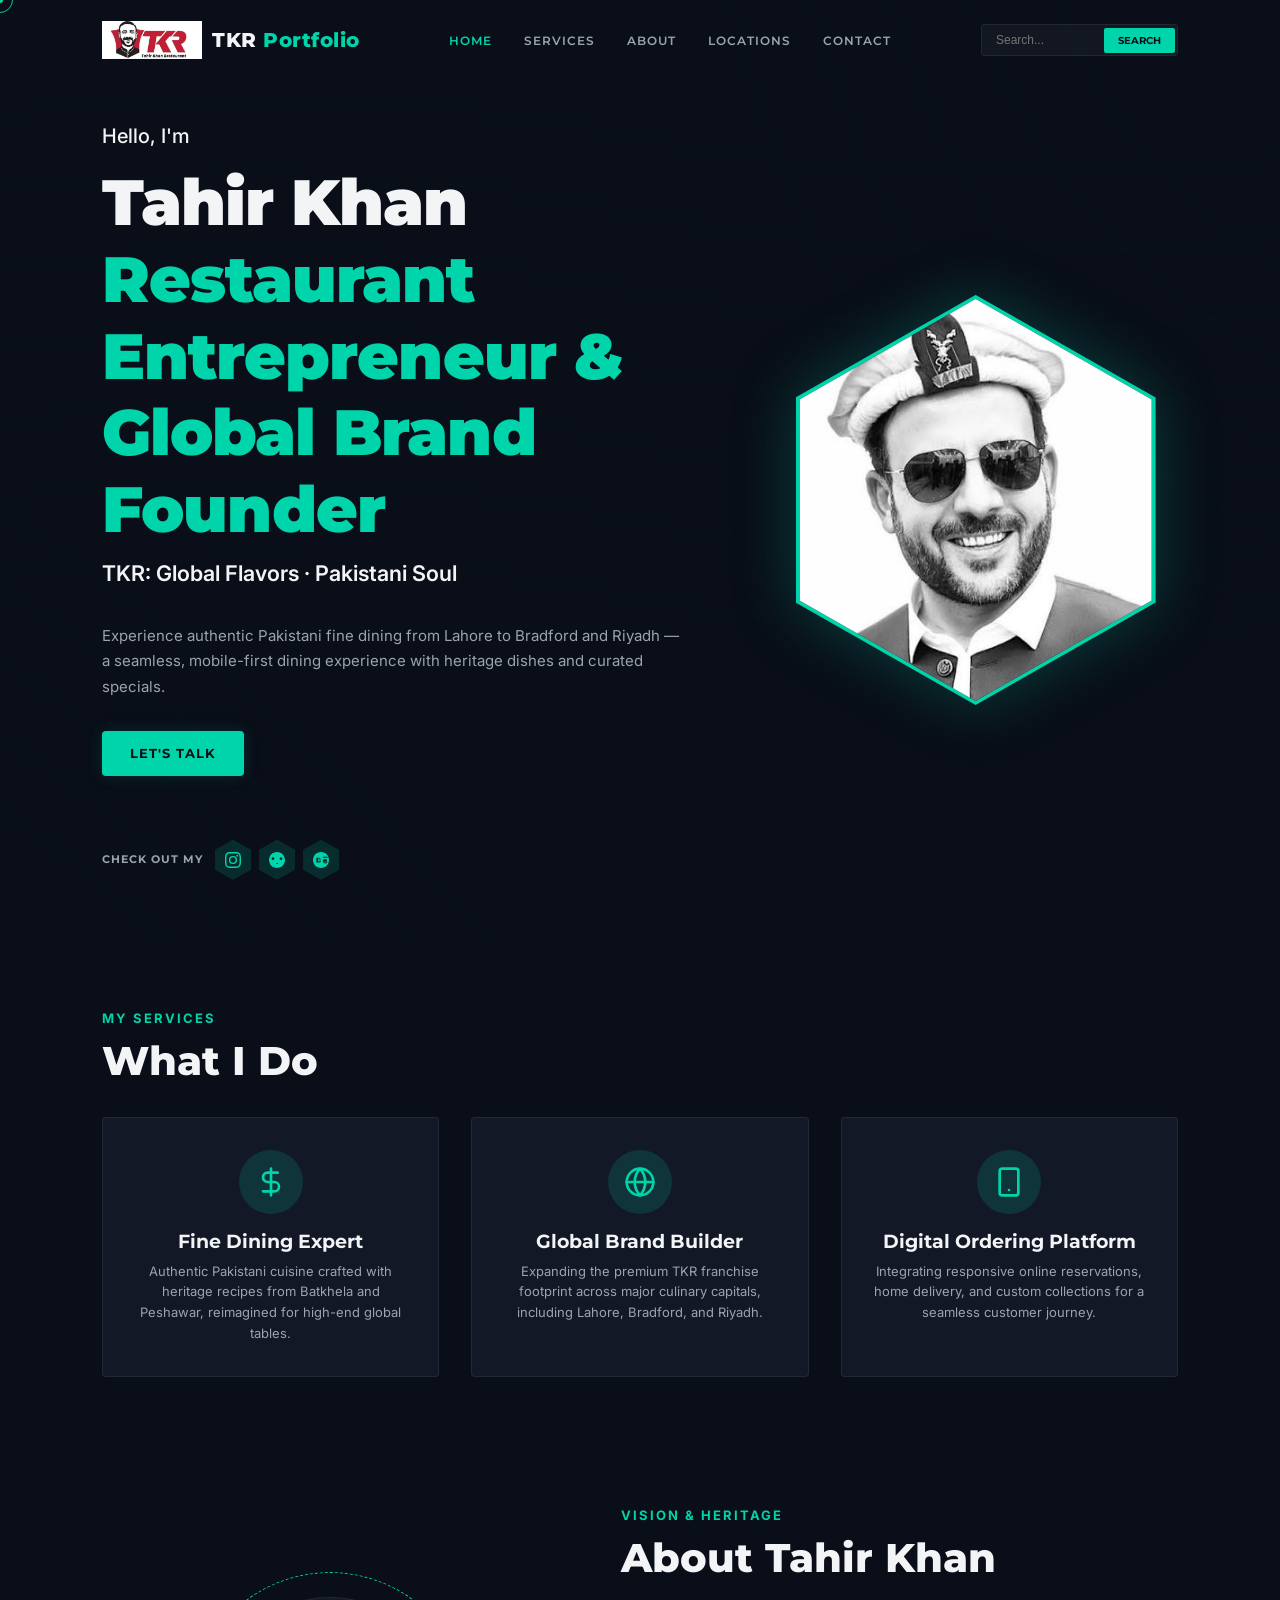
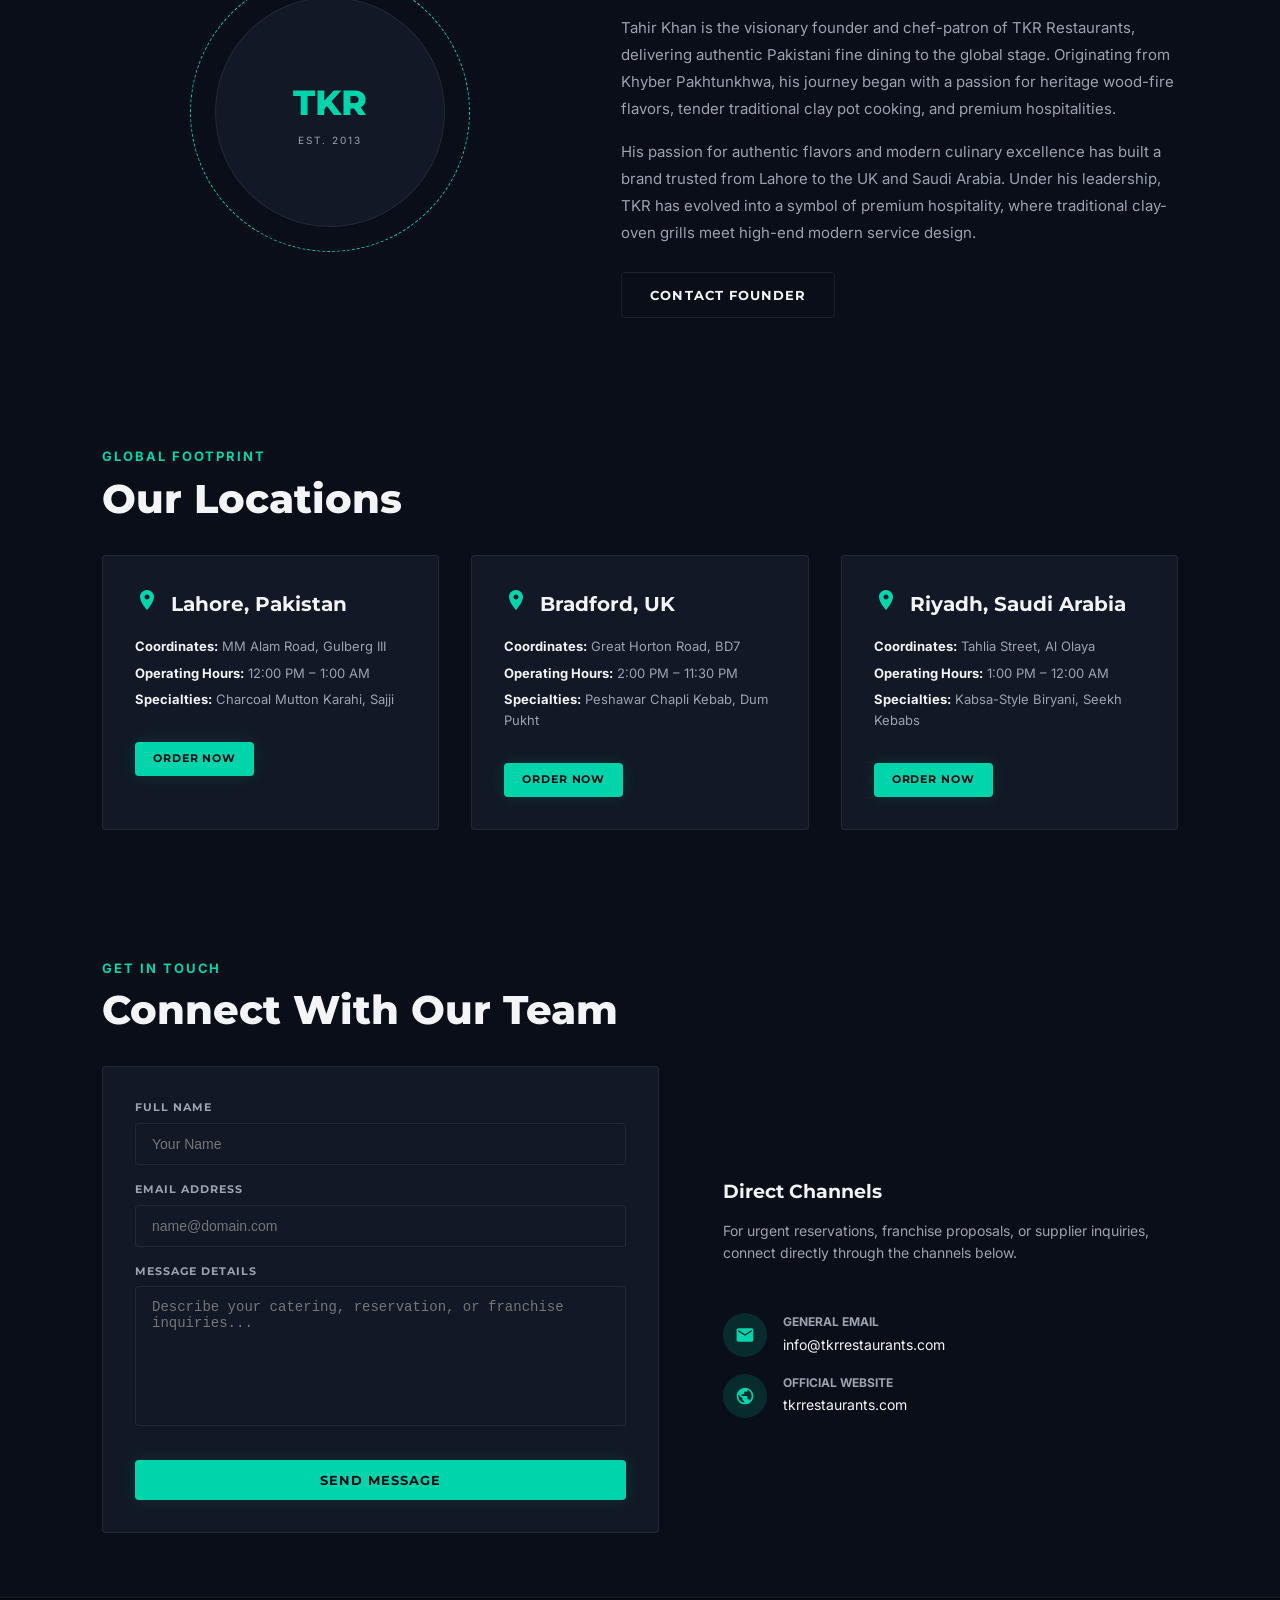
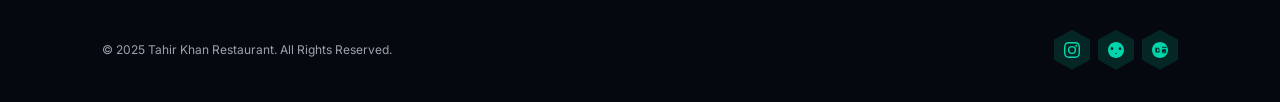
==== commit 03829347: "g" ====
--- a/index.html
+++ b/index.html
@@ -35,8 +35,8 @@
         <li><a href="#contact">Contact</a></li>
       </ul>
       <div class="nav-actions">
-        <form class="nav-search" id="searchForm" autocomplete="off">
-          <input type="text" class="nav-search-input" name="search" placeholder="Search..." autocomplete="off">
+        <form class="nav-search" id="searchForm">
+          <input type="text" class="nav-search-input" placeholder="Search...">
           <button type="submit" class="nav-search-btn">Search</button>
         </form>
       </div>
@@ -249,23 +249,19 @@
         <!-- Message Form -->
         <div class="service-card" style="align-items: stretch; text-align: left; padding: var(--space-md);">
           <form id="contactForm">
-            <input type="hidden" name="access_key" value="92189387-950b-4158-be5f-1bc64a69b90e">
-            <input type="hidden" name="subject" value="New Contact Form Submission - TKR Portfolio">
-            <input type="checkbox" name="botcheck" id="" style="display: none;">
-
             <div class="form-group">
               <label class="form-label">Full Name</label>
-              <input type="text" name="name" class="form-control" placeholder="Your Name" required>
+              <input type="text" class="form-control" placeholder="Your Name" required>
             </div>
 
             <div class="form-group">
               <label class="form-label">Email Address</label>
-              <input type="email" name="email" class="form-control" placeholder="name@domain.com" required>
+              <input type="email" class="form-control" placeholder="name@domain.com" required>
             </div>
 
             <div class="form-group">
               <label class="form-label">Message Details</label>
-              <textarea name="message" class="form-control" placeholder="Describe your catering, reservation, or franchise inquiries..." required></textarea>
+              <textarea class="form-control" placeholder="Describe your catering, reservation, or franchise inquiries..." required></textarea>
             </div>
 
             <button type="submit" class="btn btn-teal" style="width: 100%; margin-top: 10px;">Send Message</button>
--- a/assets/css/style.css
+++ b/assets/css/style.css
@@ -40,7 +40,6 @@
 
 html {
   scroll-behavior: smooth;
-  scroll-padding-top: 90px; /* Offset for the sticky header */
 }
 
 body {
@@ -457,11 +456,6 @@
 .hero-title span {
   color: var(--color-accent);
   display: block;
-  font-size: clamp(1.25rem, 2.5vw, 1.75rem);
-  font-weight: 500;
-  text-transform: uppercase;
-  letter-spacing: 2px;
-  margin-top: 15px;
 }
 
 .hero-subtitle {
@@ -964,11 +958,3 @@
     text-align: center;
   }
 }
-
-/* Hide custom cursors on touch screens */
-@media (hover: none) and (pointer: coarse) {
-  .custom-cursor,
-  .custom-cursor-dot {
-    display: none !important;
-  }
-}
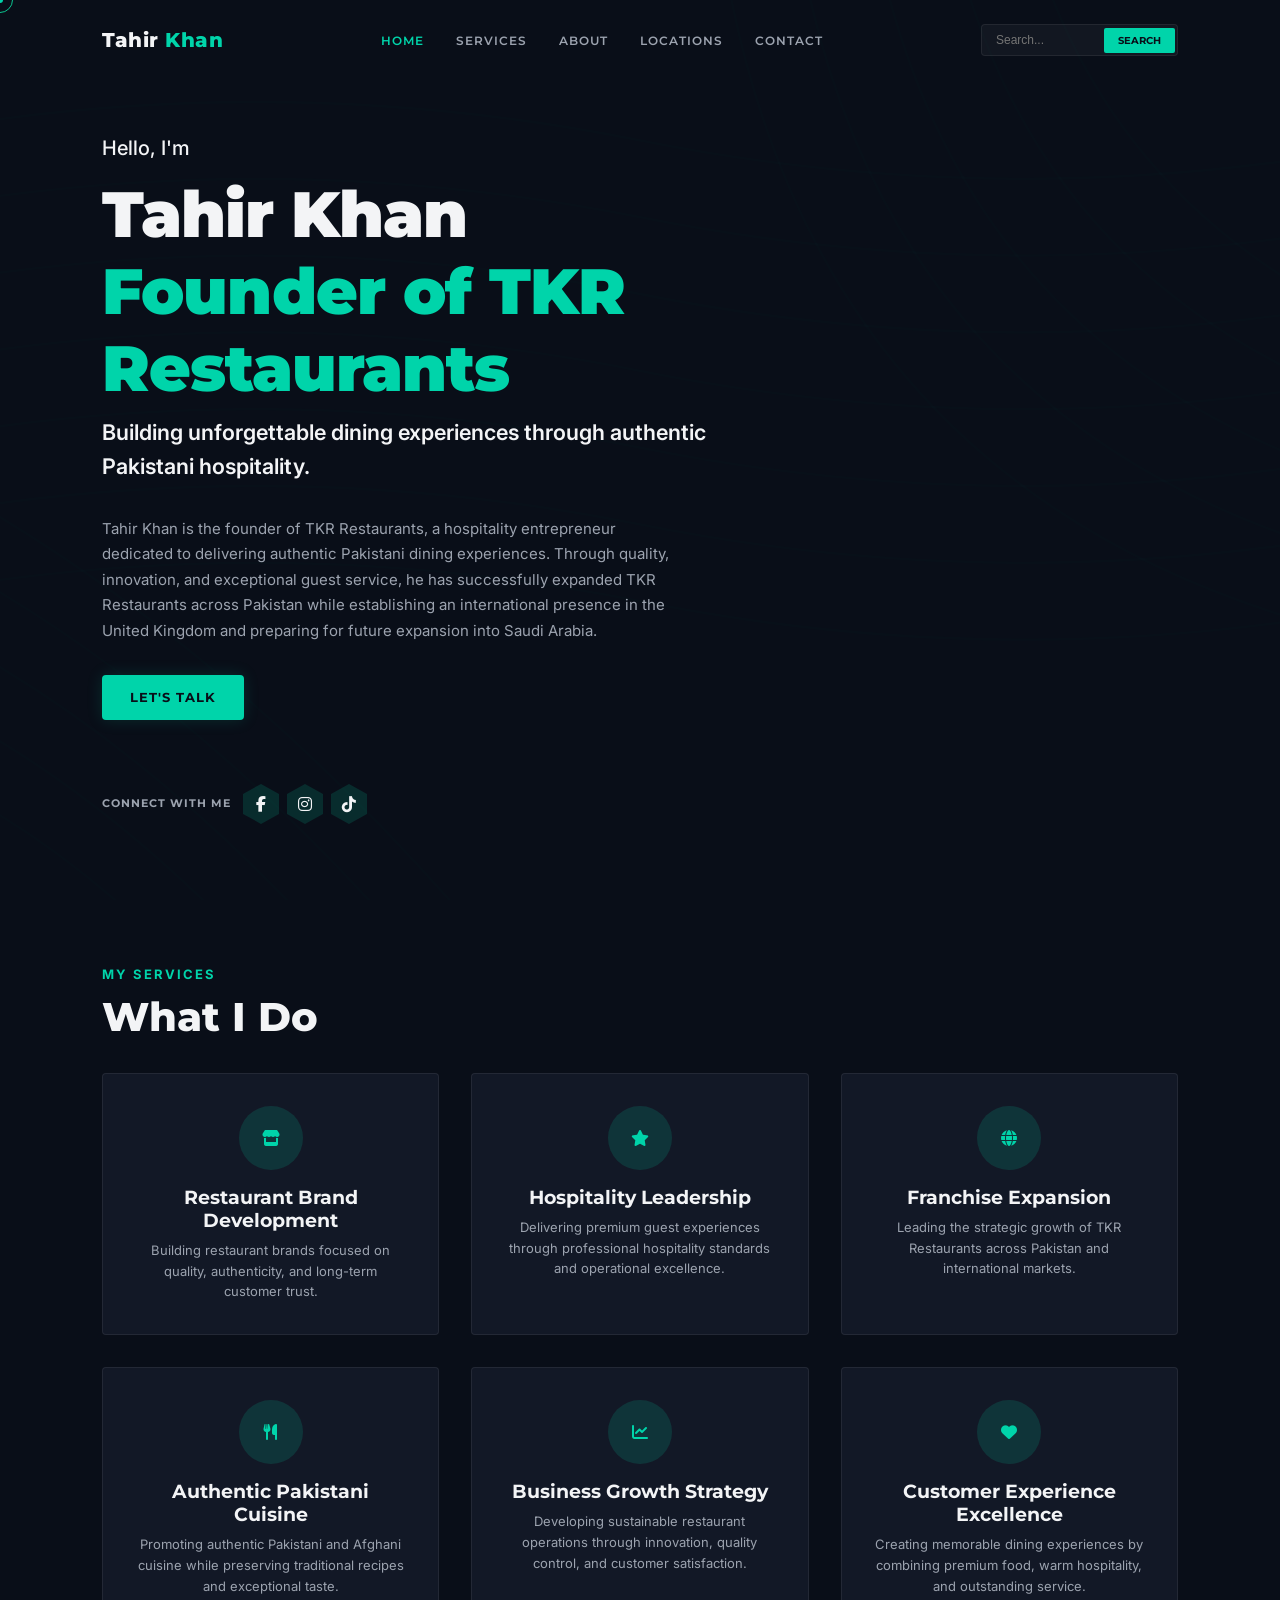
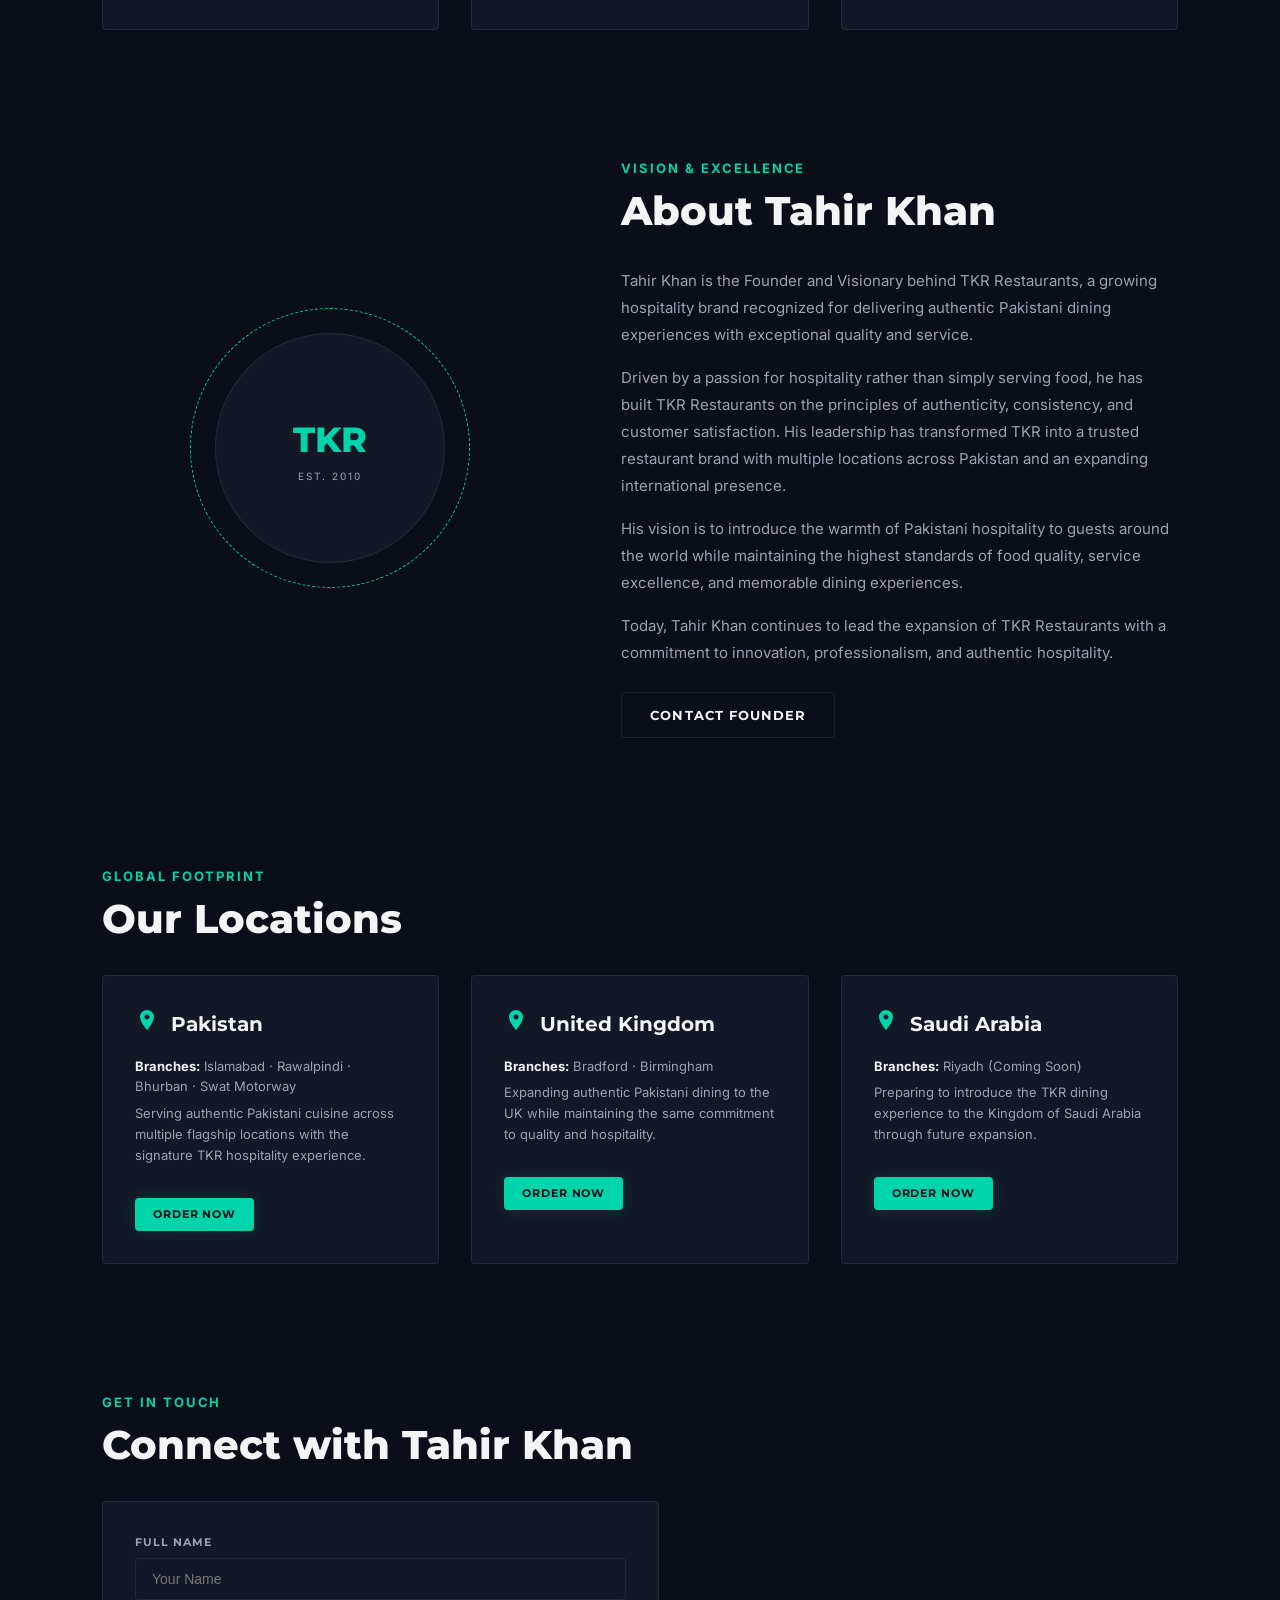
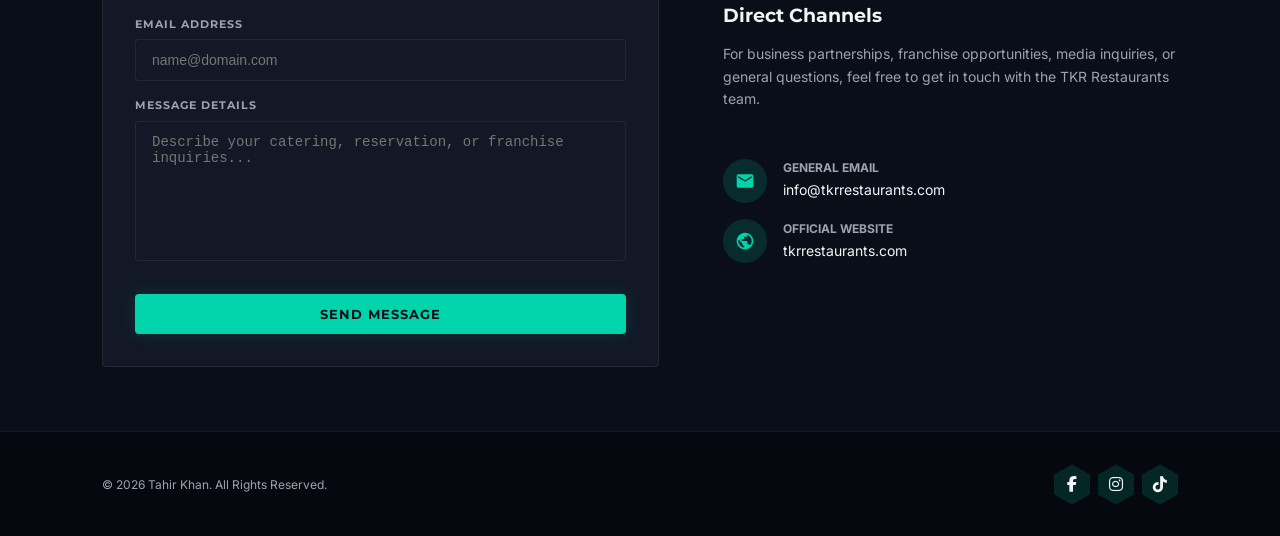
==== commit 2c4fc06e: "GO" ====
--- a/index.html
+++ b/index.html
@@ -3,17 +3,34 @@
 <head>
   <meta charset="UTF-8">
   <meta name="viewport" content="width=device-width, initial-scale=1.0">
-  <title>Tahir Khan — Restaurant Entrepreneur & Global Brand Founder</title>
-  <meta name="description" content="Official portfolio of Tahir Khan, founder of TKR (Tahir Khan Restaurant) - authentic Pakistani fine dining brand in Lahore, Bradford, and Riyadh.">
+  <title>Tahir Khan | Founder of TKR Restaurants | Hospitality Entrepreneur</title>
+  <meta name="description" content="Tahir Khan is the Founder of TKR Restaurants, a hospitality entrepreneur dedicated to delivering authentic Pakistani dining experiences across Pakistan and internationally.">
+  
+  <!-- Open Graph / Facebook -->
+  <meta property="og:type" content="website">
+  <meta property="og:url" content="https://tkrrestaurants.com/">
+  <meta property="og:title" content="Tahir Khan | Founder of TKR Restaurants | Hospitality Entrepreneur">
+  <meta property="og:description" content="Tahir Khan is the Founder of TKR Restaurants, a hospitality entrepreneur dedicated to delivering authentic Pakistani dining experiences across Pakistan and internationally.">
+  <meta property="og:image" content="https://tkrrestaurants.com/assets/images/tahir_khan.jpg">
+
+  <!-- Twitter -->
+  <meta property="twitter:card" content="summary_large_image">
+  <meta property="twitter:url" content="https://tkrrestaurants.com/">
+  <meta property="twitter:title" content="Tahir Khan | Founder of TKR Restaurants | Hospitality Entrepreneur">
+  <meta property="twitter:description" content="Tahir Khan is the Founder of TKR Restaurants, a hospitality entrepreneur dedicated to delivering authentic Pakistani dining experiences across Pakistan and internationally.">
+  <meta property="twitter:image" content="https://tkrrestaurants.com/assets/images/tahir_khan.jpg">
+
   <link rel="icon" type="image/png" href="data:image/svg+xml,<svg xmlns=%22http://www.w3.org/2000/svg%22 viewBox=%220 0 100 100%22><text y=%22.9em%22 font-size=%2290%22 fill=%22%2300d4aa%22 font-family=%22Montserrat%22 font-weight=%22bold%22>TK</text></svg>">
   <link rel="stylesheet" href="assets/css/style.css">
+  <!-- Font Awesome -->
+  <link rel="stylesheet" href="https://cdnjs.cloudflare.com/ajax/libs/font-awesome/6.4.0/css/all.min.css">
 </head>
 <body>
 
   <!-- Preloader -->
   <div id="preloader">
-    <div class="preloader-logo">TKR<span>.</span></div>
-    <div class="preloader-tagline">Global Flavors · Pakistani Soul</div>
+    <div class="preloader-logo">Tahir Khan<span>.</span></div>
+    <div class="preloader-tagline">Authentic Pakistani Hospitality</div>
   </div>
 
   <!-- Custom Cursor Elements -->
@@ -24,8 +41,7 @@
   <nav class="navbar">
     <div class="container navbar-container">
       <a href="#home" class="logo">
-        <img src="assets/images/tkr_logo.jpg" alt="TKR Logo">
-        <span class="logo-text">TKR <span>Portfolio</span></span>
+        <span class="logo-text">Tahir <span>Khan</span></span>
       </a>
       <ul class="nav-links">
         <li><a href="#home" class="active">Home</a></li>
@@ -35,8 +51,8 @@
         <li><a href="#contact">Contact</a></li>
       </ul>
       <div class="nav-actions">
-        <form class="nav-search" id="searchForm">
-          <input type="text" class="nav-search-input" placeholder="Search...">
+        <form class="nav-search" id="searchForm" autocomplete="off">
+          <input type="text" class="nav-search-input" name="search" placeholder="Search..." autocomplete="off">
           <button type="submit" class="nav-search-btn">Search</button>
         </form>
       </div>
@@ -86,33 +102,106 @@
     <div class="container hero-grid">
       <div class="hero-content reveal active">
         <div class="hero-intro">Hello, I'm</div>
-        <h1 class="hero-title">Tahir Khan <span>Restaurant Entrepreneur & Global Brand Founder</span></h1>
-        <p class="hero-subtitle">TKR: Global Flavors · Pakistani Soul</p>
+        <h1 class="hero-title">Tahir Khan <span>Founder of TKR Restaurants</span></h1>
+        <p class="hero-subtitle">Building unforgettable dining experiences through authentic Pakistani hospitality.</p>
         <p class="hero-desc">
-          Experience authentic Pakistani fine dining from Lahore to Bradford and Riyadh — a seamless, mobile-first dining experience with heritage dishes and curated specials.
+          Tahir Khan is the founder of TKR Restaurants, a hospitality entrepreneur dedicated to delivering authentic Pakistani dining experiences. Through quality, innovation, and exceptional guest service, he has successfully expanded TKR Restaurants across Pakistan while establishing an international presence in the United Kingdom and preparing for future expansion into Saudi Arabia.
         </p>
         <div class="hero-ctas">
           <a href="#contact" class="btn btn-teal">Let's Talk</a>
         </div>
         <div class="social-links-container">
-          <span class="social-links-label">Check Out My</span>
+          <span class="social-links-label">Connect With Me</span>
           <div class="social-hex-grid">
-            <a href="https://instagram.com" target="_blank" class="social-hex-icon" aria-label="Instagram">
-              <svg viewBox="0 0 24 24"><path d="M12 2.163c3.204 0 3.584.012 4.85.07 3.252.148 4.771 1.691 4.919 4.919.058 1.265.069 1.645.069 4.849 0 3.205-.012 3.584-.069 4.849-.149 3.225-1.664 4.771-4.919 4.919-1.266.058-1.644.07-4.85.07-3.204 0-3.584-.012-4.849-.07-3.26-.149-4.771-1.699-4.919-4.92-.058-1.265-.07-1.644-.07-4.849 0-3.204.013-3.583.07-4.849.149-3.227 1.664-4.771 4.919-4.919 1.266-.057 1.645-.069 4.849-.069zM12 0C8.741 0 8.333.014 7.053.072 2.695.272.273 2.69.073 7.051.014 8.333 0 8.741 0 12c0 3.259.014 3.668.072 4.948.2 4.358 2.618 6.78 6.98 6.98 1.281.058 1.689.072 4.948.072 3.259 0 3.668-.014 4.948-.072 4.354-.2 6.782-2.618 6.979-6.98.059-1.28.073-1.689.073-4.948 0-3.259-.014-3.667-.072-4.947-.196-4.354-2.617-6.78-6.979-6.98C15.668.014 15.259 0 12 0zm0 5.838a6.162 6.162 0 1 0 0 12.324 6.162 6.162 0 0 0 0-12.324zM12 16a4 4 0 1 1 0-8 4 4 0 0 1 0 8zm6.406-11.845a1.44 1.44 0 1 0 0 2.881 1.44 1.44 0 0 0 0-2.881z"/></svg>
+            <a href="https://www.facebook.com/TahirKhanRestaurant/" target="_blank" class="social-hex-icon" aria-label="Facebook" rel="noopener noreferrer">
+              <i class="fa-brands fa-facebook-f"></i>
             </a>
-            <a href="https://tripadvisor.com" target="_blank" class="social-hex-icon" aria-label="TripAdvisor">
-              <svg viewBox="0 0 24 24"><path d="M12 0C5.372 0 0 5.372 0 12s5.372 12 12 12 12-5.372 12-12S18.628 0 12 0zm0 18a1.5 1.5 0 1 1 0-3 1.5 1.5 0 0 1 0 3zm5.076-4.887A6.476 6.476 0 0 1 12 15a6.476 6.476 0 0 1-5.076-1.887l-.924.924C7.458 15.495 9.619 16.5 12 16.5s4.542-1.005 6.000-2.463l-.924-.924zM6 12a2 2 0 1 1 0-4 2 2 0 0 1 0 4zm12 0a2 2 0 1 1 0-4 2 2 0 0 1 0 4z"/></svg>
+            <a href="https://www.instagram.com/tahirkhanofficials/?hl=en" target="_blank" class="social-hex-icon" aria-label="Instagram" rel="noopener noreferrer">
+              <i class="fa-brands fa-instagram"></i>
             </a>
-            <a href="https://behance.net" target="_blank" class="social-hex-icon" aria-label="Behance">
-              <svg viewBox="0 0 24 24"><path d="M22 7h-7v1.5h7V7zm-11.233 4.252c.245-.25.394-.572.394-1.07 0-.583-.243-1.053-.787-1.325-.436-.217-1.127-.245-1.921-.245H5v7.202h3.407c1.077 0 1.954-.037 2.457-.354.595-.369.83-.935.83-1.572 0-.638-.344-1.144-.927-1.636zm-3.32-1.353h.97c.563 0 1.077.019 1.344.252.198.17.27.424.27.712 0 .321-.082.535-.296.67-.282.176-.79.186-1.385.186h-.903v-1.82zm2.664 4.092c-.282.204-.817.214-1.488.214h-1.176v-2.02h1.157c.69 0 1.15.01 1.42.195.234.16.326.438.326.75 0 .378-.073.666-.239.861zm10.742-1.53c.036-.37-.024-1.076-.484-1.564-.479-.508-1.258-.87-2.316-.87-2.091 0-3.385 1.547-3.385 3.528 0 2.222 1.439 3.593 3.657 3.593 1.83 0 2.875-.959 3.197-2.009h-1.64c-.21.437-.674.75-1.48.75-.92 0-1.583-.497-1.706-1.428h4.858zm-4.78-1.503c.125-.79.742-1.222 1.484-1.222.75 0 1.3.432 1.409 1.222H16.073zM12 24C5.373 24 0 18.627 0 12S5.373 0 12 0s12 5.373 12 12-5.373 12-12 12z"/></svg>
+            <a href="https://www.tiktok.com/@tahirkhanrestaurant?is_from_webapp=1&sender_device=pc" target="_blank" class="social-hex-icon" aria-label="TikTok" rel="noopener noreferrer">
+              <i class="fa-brands fa-tiktok"></i>
             </a>
           </div>
         </div>
       </div>
       <div class="hero-image-wrapper reveal active">
-        <div class="hex-outer-frame">
-          <div class="hex-inner-content">
-            <img src="assets/images/tahir_khan.jpg" alt="Tahir Khan Portrait">
+        <!-- Background Decorations -->
+        <div class="frame-decorations">
+          <div class="decor-circle circle-1"></div>
+          <div class="decor-circle circle-2"></div>
+          <div class="decor-ring ring-1"></div>
+          <div class="decor-ring ring-2"></div>
+          <div class="decor-dots"></div>
+        </div>
+        
+        <!-- Outer Hover Wrapper -->
+        <div class="premium-frame-hover-wrapper">
+          <!-- Floating Container -->
+          <div class="premium-frame">
+            <!-- Background Blur & Soft Glassmorphic Base -->
+            <div class="frame-backdrop"></div>
+            
+            <!-- SVG Overlay for Premium Metallic Borders & Accent Lines & Embedded Portrait -->
+            <svg class="frame-svg-overlay" viewBox="0 0 100 115" fill="none" xmlns="http://www.w3.org/2000/svg">
+              <defs>
+                <!-- Glow filter -->
+                <filter id="glow" x="-20%" y="-20%" width="140%" height="140%">
+                  <feGaussianBlur stdDeviation="3" result="blur" />
+                  <feComposite in="SourceGraphic" in2="blur" operator="over" />
+                </filter>
+                
+                <!-- Gradients -->
+                <linearGradient id="gold-grad" x1="0%" y1="0%" x2="100%" y2="100%">
+                  <stop offset="0%" stop-color="#AA771C" />
+                  <stop offset="25%" stop-color="#FBF5B7" />
+                  <stop offset="50%" stop-color="#B38728" />
+                  <stop offset="75%" stop-color="#FCF6BA" />
+                  <stop offset="100%" stop-color="#BF953F" />
+                </linearGradient>
+                <linearGradient id="emerald-grad" x1="0%" y1="0%" x2="100%" y2="100%">
+                  <stop offset="0%" stop-color="#046A38" />
+                  <stop offset="50%" stop-color="#00d4aa" />
+                  <stop offset="100%" stop-color="#004B23" />
+                </linearGradient>
+                <linearGradient id="teal-glow-grad" x1="0%" y1="0%" x2="100%" y2="100%">
+                  <stop offset="0%" stop-color="#00d4aa" stop-opacity="0.8" />
+                  <stop offset="100%" stop-color="#00d4aa" stop-opacity="0.15" />
+                </linearGradient>
+                
+                <!-- Clip Path for the Image -->
+                <clipPath id="image-clip">
+                  <path d="M 50,8 L 90,31 L 90,83 L 50,107 L 10,83 L 10,31 Z" />
+                </clipPath>
+              </defs>
+
+              <!-- Clipped Image with Background Card Fill -->
+              <g clip-path="url(#image-clip)">
+                <rect x="0" y="0" width="100" height="115" fill="#121826" />
+                <image href="assets/images/tahir_khan.jpg" x="10" y="8" width="80" height="99" preserveAspectRatio="xMidYMid slice" class="portrait-img-svg" />
+                <rect x="0" y="0" width="100" height="115" fill="rgba(0, 212, 170, 0.03)" style="mix-blend-mode: overlay;" />
+              </g>
+              
+              <!-- Subtle outer glow path -->
+              <path d="M 50,3 L 95,29 L 95,86 L 50,112 L 5,86 L 5,29 Z" stroke="url(#teal-glow-grad)" stroke-width="4" filter="url(#glow)" opacity="0.6" class="svg-glow-path" />
+              
+              <!-- Outer metallic border (Gold) -->
+              <path d="M 50,3 L 95,29 L 95,86 L 50,112 L 5,86 L 5,29 Z" stroke="url(#gold-grad)" stroke-width="1.5" stroke-linejoin="round" class="svg-outer-border" />
+              
+              <!-- Middle accent border (Emerald/Accent) -->
+              <path d="M 50,6 L 92,30 L 92,84 L 50,109 L 8,84 L 8,30 Z" stroke="url(#emerald-grad)" stroke-width="1.2" stroke-linejoin="round" opacity="0.85" class="svg-middle-border" />
+              
+              <!-- Inner metallic border (Thin Gold) -->
+              <path d="M 50,8 L 90,31 L 90,83 L 50,107 L 10,83 L 10,31 Z" stroke="url(#gold-grad)" stroke-width="0.8" stroke-linejoin="round" opacity="0.75" class="svg-inner-border" />
+              
+              <!-- Decorative gold corner accents / lines -->
+              <path d="M 50,15 L 50,8" stroke="url(#gold-grad)" stroke-width="1.5" stroke-linecap="round" />
+              <path d="M 50,107 L 50,100" stroke="url(#gold-grad)" stroke-width="1.5" stroke-linecap="round" />
+              <path d="M 12,32 L 18,35.5" stroke="url(#gold-grad)" stroke-width="1.5" stroke-linecap="round" />
+              <path d="M 88,32 L 82,35.5" stroke="url(#gold-grad)" stroke-width="1.5" stroke-linecap="round" />
+              <path d="M 12,82 L 18,78.5" stroke="url(#gold-grad)" stroke-width="1.5" stroke-linecap="round" />
+              <path d="M 88,82 L 82,78.5" stroke="url(#gold-grad)" stroke-width="1.5" stroke-linecap="round" />
+            </svg>
           </div>
         </div>
       </div>
@@ -129,28 +218,55 @@
         <!-- Card 1 -->
         <div class="service-card">
           <div class="service-card-icon">
-            <svg viewBox="0 0 24 24" fill="none" stroke="currentColor"><path d="M12 2v20M17 5H9.5a3.5 3.5 0 0 0 0 7h5a3.5 3.5 0 0 1 0 7H6" stroke-linecap="round" stroke-linejoin="round"/></svg>
-          </div>
-          <h3 class="service-card-title">Fine Dining Expert</h3>
-          <p class="service-card-desc">Authentic Pakistani cuisine crafted with heritage recipes from Batkhela and Peshawar, reimagined for high-end global tables.</p>
+            <i class="fa-solid fa-store"></i>
+          </div>
+          <h3 class="service-card-title">Restaurant Brand Development</h3>
+          <p class="service-card-desc">Building restaurant brands focused on quality, authenticity, and long-term customer trust.</p>
         </div>
 
         <!-- Card 2 -->
         <div class="service-card">
           <div class="service-card-icon">
-            <svg viewBox="0 0 24 24" fill="none" stroke="currentColor"><circle cx="12" cy="12" r="10"/><path d="M2 12h20M12 2a15.3 15.3 0 0 1 4 10 15.3 15.3 0 0 1-4 10 15.3 15.3 0 0 1-4-10 15.3 15.3 0 0 1 4-10z" stroke-linecap="round" stroke-linejoin="round"/></svg>
-          </div>
-          <h3 class="service-card-title">Global Brand Builder</h3>
-          <p class="service-card-desc">Expanding the premium TKR franchise footprint across major culinary capitals, including Lahore, Bradford, and Riyadh.</p>
+            <i class="fa-solid fa-star"></i>
+          </div>
+          <h3 class="service-card-title">Hospitality Leadership</h3>
+          <p class="service-card-desc">Delivering premium guest experiences through professional hospitality standards and operational excellence.</p>
         </div>
 
         <!-- Card 3 -->
         <div class="service-card">
           <div class="service-card-icon">
-            <svg viewBox="0 0 24 24" fill="none" stroke="currentColor"><rect x="5" y="2" width="14" height="20" rx="2" ry="2"/><path d="M12 18h.01" stroke-linecap="round" stroke-linejoin="round"/></svg>
-          </div>
-          <h3 class="service-card-title">Digital Ordering Platform</h3>
-          <p class="service-card-desc">Integrating responsive online reservations, home delivery, and custom collections for a seamless customer journey.</p>
+            <i class="fa-solid fa-globe"></i>
+          </div>
+          <h3 class="service-card-title">Franchise Expansion</h3>
+          <p class="service-card-desc">Leading the strategic growth of TKR Restaurants across Pakistan and international markets.</p>
+        </div>
+
+        <!-- Card 4 -->
+        <div class="service-card">
+          <div class="service-card-icon">
+            <i class="fa-solid fa-utensils"></i>
+          </div>
+          <h3 class="service-card-title">Authentic Pakistani Cuisine</h3>
+          <p class="service-card-desc">Promoting authentic Pakistani and Afghani cuisine while preserving traditional recipes and exceptional taste.</p>
+        </div>
+
+        <!-- Card 5 -->
+        <div class="service-card">
+          <div class="service-card-icon">
+            <i class="fa-solid fa-chart-line"></i>
+          </div>
+          <h3 class="service-card-title">Business Growth Strategy</h3>
+          <p class="service-card-desc">Developing sustainable restaurant operations through innovation, quality control, and customer satisfaction.</p>
+        </div>
+
+        <!-- Card 6 -->
+        <div class="service-card">
+          <div class="service-card-icon">
+            <i class="fa-solid fa-heart"></i>
+          </div>
+          <h3 class="service-card-title">Customer Experience Excellence</h3>
+          <p class="service-card-desc">Creating memorable dining experiences by combining premium food, warm hospitality, and outstanding service.</p>
         </div>
       </div>
     </div>
@@ -163,18 +279,24 @@
         <div class="about-circle-outline">
           <div class="about-circle-center">
             <span class="about-circle-logo">TKR</span>
-            <span class="about-circle-tag">Est. 2013</span>
+            <span class="about-circle-tag">Est. 2010</span>
           </div>
         </div>
       </div>
       <div class="about-content">
-        <div class="section-eyebrow">Vision & Heritage</div>
+        <div class="section-eyebrow">Vision & Excellence</div>
         <h2 class="section-title">About Tahir Khan</h2>
         <p>
-          Tahir Khan is the visionary founder and chef-patron of TKR Restaurants, delivering authentic Pakistani fine dining to the global stage. Originating from Khyber Pakhtunkhwa, his journey began with a passion for heritage wood-fire flavors, tender traditional clay pot cooking, and premium hospitalities.
+          Tahir Khan is the Founder and Visionary behind TKR Restaurants, a growing hospitality brand recognized for delivering authentic Pakistani dining experiences with exceptional quality and service.
         </p>
         <p>
-          His passion for authentic flavors and modern culinary excellence has built a brand trusted from Lahore to the UK and Saudi Arabia. Under his leadership, TKR has evolved into a symbol of premium hospitality, where traditional clay-oven grills meet high-end modern service design.
+          Driven by a passion for hospitality rather than simply serving food, he has built TKR Restaurants on the principles of authenticity, consistency, and customer satisfaction. His leadership has transformed TKR into a trusted restaurant brand with multiple locations across Pakistan and an expanding international presence.
+        </p>
+        <p>
+          His vision is to introduce the warmth of Pakistani hospitality to guests around the world while maintaining the highest standards of food quality, service excellence, and memorable dining experiences.
+        </p>
+        <p>
+          Today, Tahir Khan continues to lead the expansion of TKR Restaurants with a commitment to innovation, professionalism, and authentic hospitality.
         </p>
         <a href="#contact" class="btn btn-outline" style="margin-top: 10px;">Contact Founder</a>
       </div>
@@ -194,12 +316,11 @@
             <div class="location-icon-container">
               <svg viewBox="0 0 24 24"><path d="M12 2C8.13 2 5 5.13 5 9c0 5.25 7 13 7 13s7-7.75 7-13c0-3.87-3.13-7-7-7zm0 9.5c-1.38 0-2.5-1.12-2.5-2.5s1.12-2.5 2.5-2.5 2.5 1.12 2.5 2.5-1.12 2.5-2.5 2.5z"/></svg>
             </div>
-            <h3 class="location-title">Lahore, Pakistan</h3>
+            <h3 class="location-title">Pakistan</h3>
           </div>
           <ul class="location-details">
-            <li><strong>Coordinates:</strong> MM Alam Road, Gulberg III</li>
-            <li><strong>Operating Hours:</strong> 12:00 PM – 1:00 AM</li>
-            <li><strong>Specialties:</strong> Charcoal Mutton Karahi, Sajji</li>
+            <li><strong>Branches:</strong> Islamabad · Rawalpindi · Bhurban · Swat Motorway</li>
+            <li class="location-desc">Serving authentic Pakistani cuisine across multiple flagship locations with the signature TKR hospitality experience.</li>
           </ul>
           <a href="#contact" class="btn btn-teal btn-compact">Order Now</a>
         </div>
@@ -210,12 +331,11 @@
             <div class="location-icon-container">
               <svg viewBox="0 0 24 24"><path d="M12 2C8.13 2 5 5.13 5 9c0 5.25 7 13 7 13s7-7.75 7-13c0-3.87-3.13-7-7-7zm0 9.5c-1.38 0-2.5-1.12-2.5-2.5s1.12-2.5 2.5-2.5 2.5 1.12 2.5 2.5-1.12 2.5-2.5 2.5z"/></svg>
             </div>
-            <h3 class="location-title">Bradford, UK</h3>
+            <h3 class="location-title">United Kingdom</h3>
           </div>
           <ul class="location-details">
-            <li><strong>Coordinates:</strong> Great Horton Road, BD7</li>
-            <li><strong>Operating Hours:</strong> 2:00 PM – 11:30 PM</li>
-            <li><strong>Specialties:</strong> Peshawar Chapli Kebab, Dum Pukht</li>
+            <li><strong>Branches:</strong> Bradford · Birmingham</li>
+            <li class="location-desc">Expanding authentic Pakistani dining to the UK while maintaining the same commitment to quality and hospitality.</li>
           </ul>
           <a href="#contact" class="btn btn-teal btn-compact">Order Now</a>
         </div>
@@ -226,12 +346,11 @@
             <div class="location-icon-container">
               <svg viewBox="0 0 24 24"><path d="M12 2C8.13 2 5 5.13 5 9c0 5.25 7 13 7 13s7-7.75 7-13c0-3.87-3.13-7-7-7zm0 9.5c-1.38 0-2.5-1.12-2.5-2.5s1.12-2.5 2.5-2.5 2.5 1.12 2.5 2.5-1.12 2.5-2.5 2.5z"/></svg>
             </div>
-            <h3 class="location-title">Riyadh, Saudi Arabia</h3>
+            <h3 class="location-title">Saudi Arabia</h3>
           </div>
           <ul class="location-details">
-            <li><strong>Coordinates:</strong> Tahlia Street, Al Olaya</li>
-            <li><strong>Operating Hours:</strong> 1:00 PM – 12:00 AM</li>
-            <li><strong>Specialties:</strong> Kabsa-Style Biryani, Seekh Kebabs</li>
+            <li><strong>Branches:</strong> Riyadh (Coming Soon)</li>
+            <li class="location-desc">Preparing to introduce the TKR dining experience to the Kingdom of Saudi Arabia through future expansion.</li>
           </ul>
           <a href="#contact" class="btn btn-teal btn-compact">Order Now</a>
         </div>
@@ -243,25 +362,29 @@
   <section id="contact" class="reveal">
     <div class="container">
       <div class="section-eyebrow">Get In Touch</div>
-      <h2 class="section-title">Connect With Our Team</h2>
+      <h2 class="section-title">Connect with Tahir Khan</h2>
       
       <div class="contact-grid">
         <!-- Message Form -->
         <div class="service-card" style="align-items: stretch; text-align: left; padding: var(--space-md);">
           <form id="contactForm">
+            <input type="hidden" name="access_key" value="92189387-950b-4158-be5f-1bc64a69b90e">
+            <input type="hidden" name="subject" value="New Contact Form Submission - Tahir Khan Portfolio">
+            <input type="checkbox" name="botcheck" id="" style="display: none;">
+
             <div class="form-group">
               <label class="form-label">Full Name</label>
-              <input type="text" class="form-control" placeholder="Your Name" required>
+              <input type="text" name="name" class="form-control" placeholder="Your Name" required>
             </div>
 
             <div class="form-group">
               <label class="form-label">Email Address</label>
-              <input type="email" class="form-control" placeholder="name@domain.com" required>
+              <input type="email" name="email" class="form-control" placeholder="name@domain.com" required>
             </div>
 
             <div class="form-group">
               <label class="form-label">Message Details</label>
-              <textarea class="form-control" placeholder="Describe your catering, reservation, or franchise inquiries..." required></textarea>
+              <textarea name="message" class="form-control" placeholder="Describe your catering, reservation, or franchise inquiries..." required></textarea>
             </div>
 
             <button type="submit" class="btn btn-teal" style="width: 100%; margin-top: 10px;">Send Message</button>
@@ -272,7 +395,7 @@
         <div style="display: flex; flex-direction: column; justify-content: center;">
           <h3 style="margin-bottom: var(--space-sm);">Direct Channels</h3>
           <p style="color: var(--color-text-muted); font-size: 14px; margin-bottom: var(--space-sm);">
-            For urgent reservations, franchise proposals, or supplier inquiries, connect directly through the channels below.
+            For business partnerships, franchise opportunities, media inquiries, or general questions, feel free to get in touch with the TKR Restaurants team.
           </p>
 
           <ul class="contact-info-list">
@@ -282,7 +405,7 @@
               </div>
               <div class="contact-info-content">
                 <strong>General Email</strong>
-                <span>info@tkrrestaurants.com</span>
+                <span><a href="mailto:info@tkrrestaurants.com">info@tkrrestaurants.com</a></span>
               </div>
             </li>
 
@@ -292,7 +415,7 @@
               </div>
               <div class="contact-info-content">
                 <strong>Official Website</strong>
-                <span>tkrrestaurants.com</span>
+                <span><a href="https://tkrrestaurants.com" target="_blank" rel="noopener noreferrer">tkrrestaurants.com</a></span>
               </div>
             </li>
           </ul>
@@ -305,17 +428,17 @@
   <footer class="footer">
     <div class="container footer-container">
       <div class="footer-copy">
-        © 2025 Tahir Khan Restaurant. All Rights Reserved.
+        © 2026 Tahir Khan. All Rights Reserved.
       </div>
       <div class="social-hex-grid">
-        <a href="https://instagram.com" target="_blank" class="social-hex-icon" aria-label="Instagram">
-          <svg viewBox="0 0 24 24"><path d="M12 2.163c3.204 0 3.584.012 4.85.07 3.252.148 4.771 1.691 4.919 4.919.058 1.265.069 1.645.069 4.849 0 3.205-.012 3.584-.069 4.849-.149 3.225-1.664 4.771-4.919 4.919-1.266.058-1.644.07-4.85.07-3.204 0-3.584-.012-4.849-.07-3.26-.149-4.771-1.699-4.919-4.92-.058-1.265-.07-1.644-.07-4.849 0-3.204.013-3.583.07-4.849.149-3.227 1.664-4.771 4.919-4.919 1.266-.057 1.645-.069 4.849-.069zM12 0C8.741 0 8.333.014 7.053.072 2.695.272.273 2.69.073 7.051.014 8.333 0 8.741 0 12c0 3.259.014 3.668.072 4.948.2 4.358 2.618 6.78 6.98 6.98 1.281.058 1.689.072 4.948.072 3.259 0 3.668-.014 4.948-.072 4.354-.2 6.782-2.618 6.979-6.98.059-1.28.073-1.689.073-4.948 0-3.259-.014-3.667-.072-4.947-.196-4.354-2.617-6.78-6.979-6.98C15.668.014 15.259 0 12 0zm0 5.838a6.162 6.162 0 1 0 0 12.324 6.162 6.162 0 0 0 0-12.324zM12 16a4 4 0 1 1 0-8 4 4 0 0 1 0 8zm6.406-11.845a1.44 1.44 0 1 0 0 2.881 1.44 1.44 0 0 0 0-2.881z"/></svg>
+        <a href="https://www.facebook.com/TahirKhanRestaurant/" target="_blank" class="social-hex-icon" aria-label="Facebook" rel="noopener noreferrer">
+          <i class="fa-brands fa-facebook-f"></i>
         </a>
-        <a href="https://tripadvisor.com" target="_blank" class="social-hex-icon" aria-label="TripAdvisor">
-          <svg viewBox="0 0 24 24"><path d="M12 0C5.372 0 0 5.372 0 12s5.372 12 12 12 12-5.372 12-12S18.628 0 12 0zm0 18a1.5 1.5 0 1 1 0-3 1.5 1.5 0 0 1 0 3zm5.076-4.887A6.476 6.476 0 0 1 12 15a6.476 6.476 0 0 1-5.076-1.887l-.924.924C7.458 15.495 9.619 16.5 12 16.5s4.542-1.005 6.000-2.463l-.924-.924zM6 12a2 2 0 1 1 0-4 2 2 0 0 1 0 4zm12 0a2 2 0 1 1 0-4 2 2 0 0 1 0 4z"/></svg>
+        <a href="https://www.instagram.com/tahirkhanofficials/?hl=en" target="_blank" class="social-hex-icon" aria-label="Instagram" rel="noopener noreferrer">
+          <i class="fa-brands fa-instagram"></i>
         </a>
-        <a href="https://behance.net" target="_blank" class="social-hex-icon" aria-label="Behance">
-          <svg viewBox="0 0 24 24"><path d="M22 7h-7v1.5h7V7zm-11.233 4.252c.245-.25.394-.572.394-1.07 0-.583-.243-1.053-.787-1.325-.436-.217-1.127-.245-1.921-.245H5v7.202h3.407c1.077 0 1.954-.037 2.457-.354.595-.369.83-.935.83-1.572 0-.638-.344-1.144-.927-1.636zm-3.32-1.353h.97c.563 0 1.077.019 1.344.252.198.17.27.424.27.712 0 .321-.082.535-.296.67-.282.176-.79.186-1.385.186h-.903v-1.82zm2.664 4.092c-.282.204-.817.214-1.488.214h-1.176v-2.02h1.157c.69 0 1.15.01 1.42.195.234.16.326.438.326.75 0 .378-.073.666-.239.861zm10.742-1.53c.036-.37-.024-1.076-.484-1.564-.479-.508-1.258-.87-2.316-.87-2.091 0-3.385 1.547-3.385 3.528 0 2.222 1.439 3.593 3.657 3.593 1.83 0 2.875-.959 3.197-2.009h-1.64c-.21.437-.674.75-1.48.75-.92 0-1.583-.497-1.706-1.428h4.858zm-4.78-1.503c.125-.79.742-1.222 1.484-1.222.75 0 1.3.432 1.409 1.222H16.073zM12 24C5.373 24 0 18.627 0 12S5.373 0 12 0s12 5.373 12 12-5.373 12-12 12z"/></svg>
+        <a href="https://www.tiktok.com/@tahirkhanrestaurant?is_from_webapp=1&sender_device=pc" target="_blank" class="social-hex-icon" aria-label="TikTok" rel="noopener noreferrer">
+          <i class="fa-brands fa-tiktok"></i>
         </a>
       </div>
     </div>
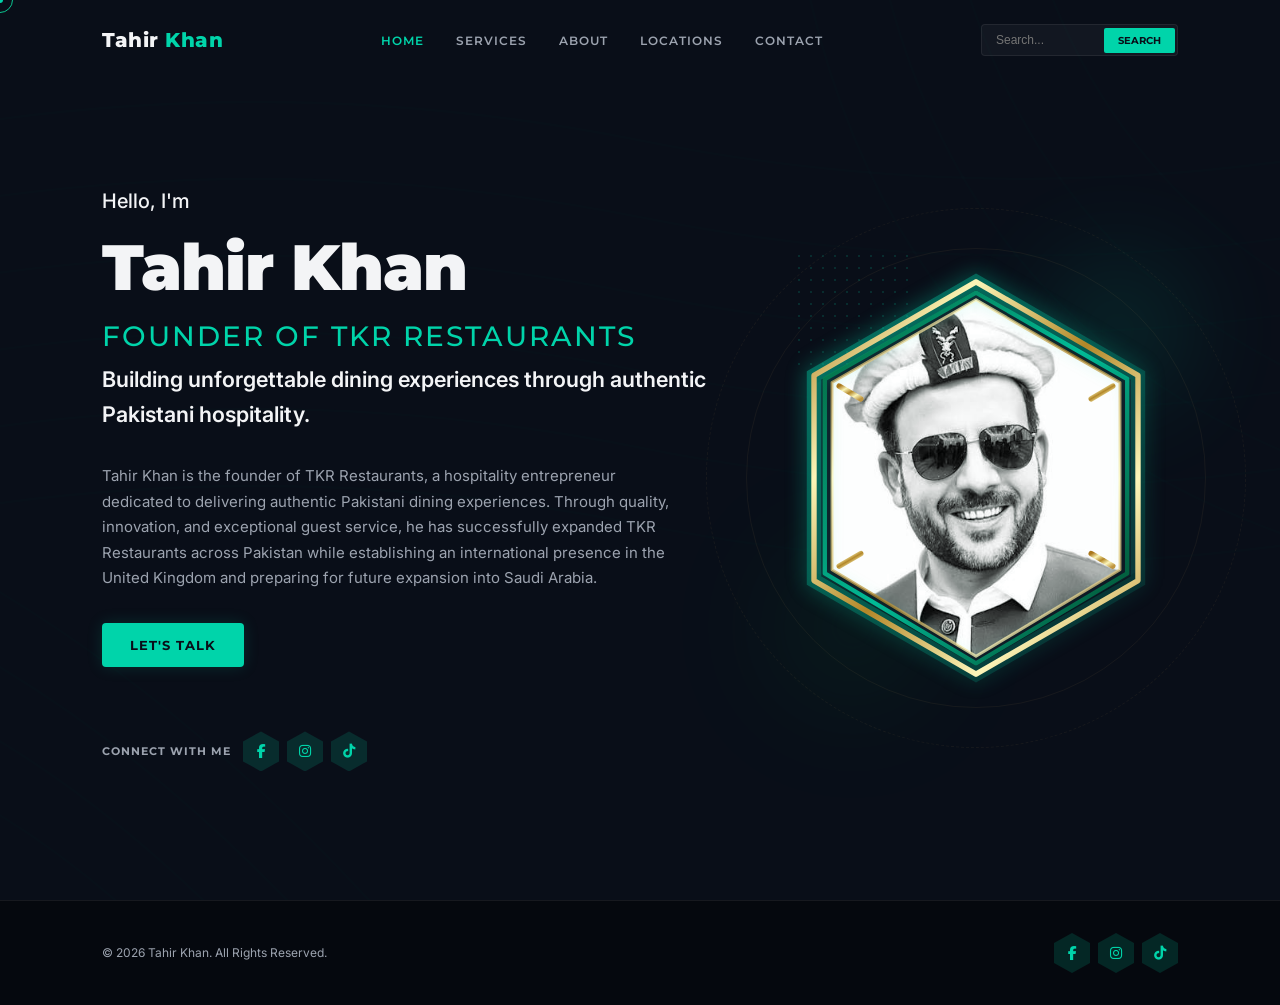
==== commit 22bac74c: "Convert to multi-page: Home, Services, About, Locations, Contact + About photo with subtle rotation" ====
--- a/index.html
+++ b/index.html
@@ -4,25 +4,13 @@
   <meta charset="UTF-8">
   <meta name="viewport" content="width=device-width, initial-scale=1.0">
   <title>Tahir Khan | Founder of TKR Restaurants | Hospitality Entrepreneur</title>
-  <meta name="description" content="Tahir Khan is the Founder of TKR Restaurants, a hospitality entrepreneur dedicated to delivering authentic Pakistani dining experiences across Pakistan and internationally.">
-  
-  <!-- Open Graph / Facebook -->
+  <meta name="description" content="Tahir Khan is the Founder of TKR Restaurants, a hospitality entrepreneur dedicated to delivering authentic Pakistani dining experiences.">
   <meta property="og:type" content="website">
-  <meta property="og:url" content="https://tkrrestaurants.com/">
-  <meta property="og:title" content="Tahir Khan | Founder of TKR Restaurants | Hospitality Entrepreneur">
-  <meta property="og:description" content="Tahir Khan is the Founder of TKR Restaurants, a hospitality entrepreneur dedicated to delivering authentic Pakistani dining experiences across Pakistan and internationally.">
-  <meta property="og:image" content="https://tkrrestaurants.com/assets/images/tahir_khan.jpg">
-
-  <!-- Twitter -->
-  <meta property="twitter:card" content="summary_large_image">
-  <meta property="twitter:url" content="https://tkrrestaurants.com/">
-  <meta property="twitter:title" content="Tahir Khan | Founder of TKR Restaurants | Hospitality Entrepreneur">
-  <meta property="twitter:description" content="Tahir Khan is the Founder of TKR Restaurants, a hospitality entrepreneur dedicated to delivering authentic Pakistani dining experiences across Pakistan and internationally.">
-  <meta property="twitter:image" content="https://tkrrestaurants.com/assets/images/tahir_khan.jpg">
-
-  <link rel="icon" type="image/png" href="data:image/svg+xml,<svg xmlns=%22http://www.w3.org/2000/svg%22 viewBox=%220 0 100 100%22><text y=%22.9em%22 font-size=%2290%22 fill=%22%2300d4aa%22 font-family=%22Montserrat%22 font-weight=%22bold%22>TK</text></svg>">
+  <meta property="og:title" content="Tahir Khan | Founder of TKR Restaurants">
+  <meta property="og:description" content="Building unforgettable dining experiences through authentic Pakistani hospitality.">
+  <meta property="og:image" content="assets/images/tahir_khan.jpg">
+  <link rel="icon" type="image/svg+xml" href="data:image/svg+xml,<svg xmlns=%22http://www.w3.org/2000/svg%22 viewBox=%220 0 100 100%22><text y=%22.9em%22 font-size=%2290%22 fill=%22%2300d4aa%22>TK</text></svg>">
   <link rel="stylesheet" href="assets/css/style.css">
-  <!-- Font Awesome -->
   <link rel="stylesheet" href="https://cdnjs.cloudflare.com/ajax/libs/font-awesome/6.4.0/css/all.min.css">
 </head>
 <body>
@@ -33,22 +21,20 @@
     <div class="preloader-tagline">Authentic Pakistani Hospitality</div>
   </div>
 
-  <!-- Custom Cursor Elements -->
+  <!-- Custom Cursor -->
   <div class="custom-cursor"></div>
   <div class="custom-cursor-dot"></div>
 
   <!-- Navbar -->
   <nav class="navbar">
     <div class="container navbar-container">
-      <a href="#home" class="logo">
-        <span class="logo-text">Tahir <span>Khan</span></span>
-      </a>
+      <a href="index.html" class="logo"><span class="logo-text">Tahir <span>Khan</span></span></a>
       <ul class="nav-links">
-        <li><a href="#home" class="active">Home</a></li>
-        <li><a href="#services">Services</a></li>
-        <li><a href="#about">About</a></li>
-        <li><a href="#locations">Locations</a></li>
-        <li><a href="#contact">Contact</a></li>
+        <li><a href="index.html">Home</a></li>
+        <li><a href="services.html">Services</a></li>
+        <li><a href="about.html">About</a></li>
+        <li><a href="locations.html">Locations</a></li>
+        <li><a href="contact.html">Contact</a></li>
       </ul>
       <div class="nav-actions">
         <form class="nav-search" id="searchForm" autocomplete="off">
@@ -60,73 +46,49 @@
     </div>
   </nav>
 
-  <!-- Mobile Menu Overlay -->
+  <!-- Mobile Menu -->
   <div class="mobile-nav-overlay">
     <ul class="mobile-nav-links">
-      <li><a href="#home" class="active">Home</a></li>
-      <li><a href="#services">Services</a></li>
-      <li><a href="#about">About</a></li>
-      <li><a href="#locations">Locations</a></li>
-      <li><a href="#contact">Contact</a></li>
+      <li><a href="index.html">Home</a></li>
+      <li><a href="services.html">Services</a></li>
+      <li><a href="about.html">About</a></li>
+      <li><a href="locations.html">Locations</a></li>
+      <li><a href="contact.html">Contact</a></li>
     </ul>
   </div>
 
   <!-- Hero Section -->
   <section class="hero-section" id="home">
-    <!-- Topographic SVG Background Pattern -->
     <div class="topographic-bg">
       <svg xmlns="http://www.w3.org/2000/svg" viewBox="0 0 1000 800" fill="none" stroke="rgba(0, 212, 170, 0.08)" stroke-width="1.5">
-        <!-- Contour wave lines -->
-        <path d="M 0,150 Q 250,100 500,150 T 1000,150" />
-        <path d="M 0,200 Q 250,150 500,200 T 1000,200" />
-        <path d="M 0,250 Q 250,200 500,250 T 1000,250" />
-        <path d="M 0,300 Q 250,250 500,300 T 1000,300" />
-        <path d="M 0,350 Q 250,300 500,350 T 1000,350" />
-        <path d="M 0,400 Q 250,350 500,400 T 1000,400" />
-        <path d="M 0,450 Q 250,400 500,450 T 1000,450" />
-        <!-- Top Right Concentrics -->
-        <path d="M 750,0 Q 800,200 1000,280" />
-        <path d="M 700,0 Q 750,250 1000,330" />
-        <path d="M 650,0 Q 700,300 1000,380" />
-        <path d="M 600,0 Q 650,350 1000,430" />
-        <path d="M 550,0 Q 600,400 1000,480" />
-        <!-- Bottom Left Concentrics -->
-        <path d="M 0,550 Q 150,600 300,800" />
-        <path d="M 0,500 Q 180,570 350,800" />
-        <path d="M 0,450 Q 210,540 400,800" />
-        <path d="M 0,400 Q 240,510 450,800" />
-        <path d="M 0,350 Q 270,480 500,800" />
+        <path d="M 0,150 Q 250,100 500,150 T 1000,150" /><path d="M 0,200 Q 250,150 500,200 T 1000,200" />
+        <path d="M 0,250 Q 250,200 500,250 T 1000,250" /><path d="M 0,300 Q 250,250 500,300 T 1000,300" />
+        <path d="M 0,350 Q 250,300 500,350 T 1000,350" /><path d="M 0,400 Q 250,350 500,400 T 1000,400" />
+        <path d="M 750,0 Q 800,200 1000,280" /><path d="M 700,0 Q 750,250 1000,330" />
+        <path d="M 650,0 Q 700,300 1000,380" /><path d="M 600,0 Q 650,350 1000,430" />
+        <path d="M 0,550 Q 150,600 300,800" /><path d="M 0,500 Q 180,570 350,800" />
+        <path d="M 0,450 Q 210,540 400,800" /><path d="M 0,400 Q 240,510 450,800" />
       </svg>
     </div>
-
     <div class="container hero-grid">
       <div class="hero-content reveal active">
         <div class="hero-intro">Hello, I'm</div>
         <h1 class="hero-title">Tahir Khan <span>Founder of TKR Restaurants</span></h1>
         <p class="hero-subtitle">Building unforgettable dining experiences through authentic Pakistani hospitality.</p>
-        <p class="hero-desc">
-          Tahir Khan is the founder of TKR Restaurants, a hospitality entrepreneur dedicated to delivering authentic Pakistani dining experiences. Through quality, innovation, and exceptional guest service, he has successfully expanded TKR Restaurants across Pakistan while establishing an international presence in the United Kingdom and preparing for future expansion into Saudi Arabia.
-        </p>
+        <p class="hero-desc">Tahir Khan is the founder of TKR Restaurants, a hospitality entrepreneur dedicated to delivering authentic Pakistani dining experiences. Through quality, innovation, and exceptional guest service, he has successfully expanded TKR Restaurants across Pakistan while establishing an international presence in the United Kingdom and preparing for future expansion into Saudi Arabia.</p>
         <div class="hero-ctas">
-          <a href="#contact" class="btn btn-teal">Let's Talk</a>
+          <a href="contact.html" class="btn btn-teal">Let's Talk</a>
         </div>
         <div class="social-links-container">
           <span class="social-links-label">Connect With Me</span>
           <div class="social-hex-grid">
-            <a href="https://www.facebook.com/TahirKhanRestaurant/" target="_blank" class="social-hex-icon" aria-label="Facebook" rel="noopener noreferrer">
-              <i class="fa-brands fa-facebook-f"></i>
-            </a>
-            <a href="https://www.instagram.com/tahirkhanofficials/?hl=en" target="_blank" class="social-hex-icon" aria-label="Instagram" rel="noopener noreferrer">
-              <i class="fa-brands fa-instagram"></i>
-            </a>
-            <a href="https://www.tiktok.com/@tahirkhanrestaurant?is_from_webapp=1&sender_device=pc" target="_blank" class="social-hex-icon" aria-label="TikTok" rel="noopener noreferrer">
-              <i class="fa-brands fa-tiktok"></i>
-            </a>
+            <a href="https://www.facebook.com/TahirKhanRestaurant/" target="_blank" class="social-hex-icon" aria-label="Facebook" rel="noopener noreferrer"><i class="fa-brands fa-facebook-f"></i></a>
+            <a href="https://www.instagram.com/tahirkhanofficials/?hl=en" target="_blank" class="social-hex-icon" aria-label="Instagram" rel="noopener noreferrer"><i class="fa-brands fa-instagram"></i></a>
+            <a href="https://www.tiktok.com/@tahirkhanrestaurant?is_from_webapp=1&sender_device=pc" target="_blank" class="social-hex-icon" aria-label="TikTok" rel="noopener noreferrer"><i class="fa-brands fa-tiktok"></i></a>
           </div>
         </div>
       </div>
       <div class="hero-image-wrapper reveal active">
-        <!-- Background Decorations -->
         <div class="frame-decorations">
           <div class="decor-circle circle-1"></div>
           <div class="decor-circle circle-2"></div>
@@ -134,67 +96,39 @@
           <div class="decor-ring ring-2"></div>
           <div class="decor-dots"></div>
         </div>
-        
-        <!-- Outer Hover Wrapper -->
         <div class="premium-frame-hover-wrapper">
-          <!-- Floating Container -->
           <div class="premium-frame">
-            <!-- Background Blur & Soft Glassmorphic Base -->
             <div class="frame-backdrop"></div>
-            
-            <!-- SVG Overlay for Premium Metallic Borders & Accent Lines & Embedded Portrait -->
             <svg class="frame-svg-overlay" viewBox="0 0 100 115" fill="none" xmlns="http://www.w3.org/2000/svg">
               <defs>
-                <!-- Glow filter -->
                 <filter id="glow" x="-20%" y="-20%" width="140%" height="140%">
                   <feGaussianBlur stdDeviation="3" result="blur" />
                   <feComposite in="SourceGraphic" in2="blur" operator="over" />
                 </filter>
-                
-                <!-- Gradients -->
                 <linearGradient id="gold-grad" x1="0%" y1="0%" x2="100%" y2="100%">
-                  <stop offset="0%" stop-color="#AA771C" />
-                  <stop offset="25%" stop-color="#FBF5B7" />
-                  <stop offset="50%" stop-color="#B38728" />
-                  <stop offset="75%" stop-color="#FCF6BA" />
+                  <stop offset="0%" stop-color="#AA771C" /><stop offset="25%" stop-color="#FBF5B7" />
+                  <stop offset="50%" stop-color="#B38728" /><stop offset="75%" stop-color="#FCF6BA" />
                   <stop offset="100%" stop-color="#BF953F" />
                 </linearGradient>
                 <linearGradient id="emerald-grad" x1="0%" y1="0%" x2="100%" y2="100%">
-                  <stop offset="0%" stop-color="#046A38" />
-                  <stop offset="50%" stop-color="#00d4aa" />
-                  <stop offset="100%" stop-color="#004B23" />
+                  <stop offset="0%" stop-color="#046A38" /><stop offset="50%" stop-color="#00d4aa" /><stop offset="100%" stop-color="#004B23" />
                 </linearGradient>
                 <linearGradient id="teal-glow-grad" x1="0%" y1="0%" x2="100%" y2="100%">
-                  <stop offset="0%" stop-color="#00d4aa" stop-opacity="0.8" />
-                  <stop offset="100%" stop-color="#00d4aa" stop-opacity="0.15" />
+                  <stop offset="0%" stop-color="#00d4aa" stop-opacity="0.8" /><stop offset="100%" stop-color="#00d4aa" stop-opacity="0.15" />
                 </linearGradient>
-                
-                <!-- Clip Path for the Image -->
                 <clipPath id="image-clip">
                   <path d="M 50,8 L 90,31 L 90,83 L 50,107 L 10,83 L 10,31 Z" />
                 </clipPath>
               </defs>
-
-              <!-- Clipped Image with Background Card Fill -->
               <g clip-path="url(#image-clip)">
                 <rect x="0" y="0" width="100" height="115" fill="#121826" />
                 <image href="assets/images/tahir_khan.jpg" x="10" y="8" width="80" height="99" preserveAspectRatio="xMidYMid slice" class="portrait-img-svg" />
                 <rect x="0" y="0" width="100" height="115" fill="rgba(0, 212, 170, 0.03)" style="mix-blend-mode: overlay;" />
               </g>
-              
-              <!-- Subtle outer glow path -->
               <path d="M 50,3 L 95,29 L 95,86 L 50,112 L 5,86 L 5,29 Z" stroke="url(#teal-glow-grad)" stroke-width="4" filter="url(#glow)" opacity="0.6" class="svg-glow-path" />
-              
-              <!-- Outer metallic border (Gold) -->
-              <path d="M 50,3 L 95,29 L 95,86 L 50,112 L 5,86 L 5,29 Z" stroke="url(#gold-grad)" stroke-width="1.5" stroke-linejoin="round" class="svg-outer-border" />
-              
-              <!-- Middle accent border (Emerald/Accent) -->
-              <path d="M 50,6 L 92,30 L 92,84 L 50,109 L 8,84 L 8,30 Z" stroke="url(#emerald-grad)" stroke-width="1.2" stroke-linejoin="round" opacity="0.85" class="svg-middle-border" />
-              
-              <!-- Inner metallic border (Thin Gold) -->
-              <path d="M 50,8 L 90,31 L 90,83 L 50,107 L 10,83 L 10,31 Z" stroke="url(#gold-grad)" stroke-width="0.8" stroke-linejoin="round" opacity="0.75" class="svg-inner-border" />
-              
-              <!-- Decorative gold corner accents / lines -->
+              <path d="M 50,3 L 95,29 L 95,86 L 50,112 L 5,86 L 5,29 Z" stroke="url(#gold-grad)" stroke-width="1.5" stroke-linejoin="round" />
+              <path d="M 50,6 L 92,30 L 92,84 L 50,109 L 8,84 L 8,30 Z" stroke="url(#emerald-grad)" stroke-width="1.2" stroke-linejoin="round" opacity="0.85" />
+              <path d="M 50,8 L 90,31 L 90,83 L 50,107 L 10,83 L 10,31 Z" stroke="url(#gold-grad)" stroke-width="0.8" stroke-linejoin="round" opacity="0.75" />
               <path d="M 50,15 L 50,8" stroke="url(#gold-grad)" stroke-width="1.5" stroke-linecap="round" />
               <path d="M 50,107 L 50,100" stroke="url(#gold-grad)" stroke-width="1.5" stroke-linecap="round" />
               <path d="M 12,32 L 18,35.5" stroke="url(#gold-grad)" stroke-width="1.5" stroke-linecap="round" />
@@ -208,243 +142,18 @@
     </div>
   </section>
 
-  <!-- What I Do Section -->
-  <section id="services" class="reveal">
-    <div class="container">
-      <div class="section-eyebrow">My Services</div>
-      <h2 class="section-title">What I Do</h2>
-      
-      <div class="services-grid">
-        <!-- Card 1 -->
-        <div class="service-card">
-          <div class="service-card-icon">
-            <i class="fa-solid fa-store"></i>
-          </div>
-          <h3 class="service-card-title">Restaurant Brand Development</h3>
-          <p class="service-card-desc">Building restaurant brands focused on quality, authenticity, and long-term customer trust.</p>
-        </div>
-
-        <!-- Card 2 -->
-        <div class="service-card">
-          <div class="service-card-icon">
-            <i class="fa-solid fa-star"></i>
-          </div>
-          <h3 class="service-card-title">Hospitality Leadership</h3>
-          <p class="service-card-desc">Delivering premium guest experiences through professional hospitality standards and operational excellence.</p>
-        </div>
-
-        <!-- Card 3 -->
-        <div class="service-card">
-          <div class="service-card-icon">
-            <i class="fa-solid fa-globe"></i>
-          </div>
-          <h3 class="service-card-title">Franchise Expansion</h3>
-          <p class="service-card-desc">Leading the strategic growth of TKR Restaurants across Pakistan and international markets.</p>
-        </div>
-
-        <!-- Card 4 -->
-        <div class="service-card">
-          <div class="service-card-icon">
-            <i class="fa-solid fa-utensils"></i>
-          </div>
-          <h3 class="service-card-title">Authentic Pakistani Cuisine</h3>
-          <p class="service-card-desc">Promoting authentic Pakistani and Afghani cuisine while preserving traditional recipes and exceptional taste.</p>
-        </div>
-
-        <!-- Card 5 -->
-        <div class="service-card">
-          <div class="service-card-icon">
-            <i class="fa-solid fa-chart-line"></i>
-          </div>
-          <h3 class="service-card-title">Business Growth Strategy</h3>
-          <p class="service-card-desc">Developing sustainable restaurant operations through innovation, quality control, and customer satisfaction.</p>
-        </div>
-
-        <!-- Card 6 -->
-        <div class="service-card">
-          <div class="service-card-icon">
-            <i class="fa-solid fa-heart"></i>
-          </div>
-          <h3 class="service-card-title">Customer Experience Excellence</h3>
-          <p class="service-card-desc">Creating memorable dining experiences by combining premium food, warm hospitality, and outstanding service.</p>
-        </div>
-      </div>
-    </div>
-  </section>
-
-  <!-- About Section -->
-  <section id="about" class="reveal">
-    <div class="container about-grid">
-      <div class="about-graphic">
-        <div class="about-circle-outline">
-          <div class="about-circle-center">
-            <span class="about-circle-logo">TKR</span>
-            <span class="about-circle-tag">Est. 2010</span>
-          </div>
-        </div>
-      </div>
-      <div class="about-content">
-        <div class="section-eyebrow">Vision & Excellence</div>
-        <h2 class="section-title">About Tahir Khan</h2>
-        <p>
-          Tahir Khan is the Founder and Visionary behind TKR Restaurants, a growing hospitality brand recognized for delivering authentic Pakistani dining experiences with exceptional quality and service.
-        </p>
-        <p>
-          Driven by a passion for hospitality rather than simply serving food, he has built TKR Restaurants on the principles of authenticity, consistency, and customer satisfaction. His leadership has transformed TKR into a trusted restaurant brand with multiple locations across Pakistan and an expanding international presence.
-        </p>
-        <p>
-          His vision is to introduce the warmth of Pakistani hospitality to guests around the world while maintaining the highest standards of food quality, service excellence, and memorable dining experiences.
-        </p>
-        <p>
-          Today, Tahir Khan continues to lead the expansion of TKR Restaurants with a commitment to innovation, professionalism, and authentic hospitality.
-        </p>
-        <a href="#contact" class="btn btn-outline" style="margin-top: 10px;">Contact Founder</a>
-      </div>
-    </div>
-  </section>
-
-  <!-- Locations Section -->
-  <section id="locations" class="reveal">
-    <div class="container">
-      <div class="section-eyebrow">Global Footprint</div>
-      <h2 class="section-title">Our Locations</h2>
-      
-      <div class="locations-grid">
-        <!-- Location 1 -->
-        <div class="location-card">
-          <div class="location-header">
-            <div class="location-icon-container">
-              <svg viewBox="0 0 24 24"><path d="M12 2C8.13 2 5 5.13 5 9c0 5.25 7 13 7 13s7-7.75 7-13c0-3.87-3.13-7-7-7zm0 9.5c-1.38 0-2.5-1.12-2.5-2.5s1.12-2.5 2.5-2.5 2.5 1.12 2.5 2.5-1.12 2.5-2.5 2.5z"/></svg>
-            </div>
-            <h3 class="location-title">Pakistan</h3>
-          </div>
-          <ul class="location-details">
-            <li><strong>Branches:</strong> Islamabad · Rawalpindi · Bhurban · Swat Motorway</li>
-            <li class="location-desc">Serving authentic Pakistani cuisine across multiple flagship locations with the signature TKR hospitality experience.</li>
-          </ul>
-          <a href="#contact" class="btn btn-teal btn-compact">Order Now</a>
-        </div>
-
-        <!-- Location 2 -->
-        <div class="location-card">
-          <div class="location-header">
-            <div class="location-icon-container">
-              <svg viewBox="0 0 24 24"><path d="M12 2C8.13 2 5 5.13 5 9c0 5.25 7 13 7 13s7-7.75 7-13c0-3.87-3.13-7-7-7zm0 9.5c-1.38 0-2.5-1.12-2.5-2.5s1.12-2.5 2.5-2.5 2.5 1.12 2.5 2.5-1.12 2.5-2.5 2.5z"/></svg>
-            </div>
-            <h3 class="location-title">United Kingdom</h3>
-          </div>
-          <ul class="location-details">
-            <li><strong>Branches:</strong> Bradford · Birmingham</li>
-            <li class="location-desc">Expanding authentic Pakistani dining to the UK while maintaining the same commitment to quality and hospitality.</li>
-          </ul>
-          <a href="#contact" class="btn btn-teal btn-compact">Order Now</a>
-        </div>
-
-        <!-- Location 3 -->
-        <div class="location-card">
-          <div class="location-header">
-            <div class="location-icon-container">
-              <svg viewBox="0 0 24 24"><path d="M12 2C8.13 2 5 5.13 5 9c0 5.25 7 13 7 13s7-7.75 7-13c0-3.87-3.13-7-7-7zm0 9.5c-1.38 0-2.5-1.12-2.5-2.5s1.12-2.5 2.5-2.5 2.5 1.12 2.5 2.5-1.12 2.5-2.5 2.5z"/></svg>
-            </div>
-            <h3 class="location-title">Saudi Arabia</h3>
-          </div>
-          <ul class="location-details">
-            <li><strong>Branches:</strong> Riyadh (Coming Soon)</li>
-            <li class="location-desc">Preparing to introduce the TKR dining experience to the Kingdom of Saudi Arabia through future expansion.</li>
-          </ul>
-          <a href="#contact" class="btn btn-teal btn-compact">Order Now</a>
-        </div>
-      </div>
-    </div>
-  </section>
-
-  <!-- Contact Section -->
-  <section id="contact" class="reveal">
-    <div class="container">
-      <div class="section-eyebrow">Get In Touch</div>
-      <h2 class="section-title">Connect with Tahir Khan</h2>
-      
-      <div class="contact-grid">
-        <!-- Message Form -->
-        <div class="service-card" style="align-items: stretch; text-align: left; padding: var(--space-md);">
-          <form id="contactForm">
-            <input type="hidden" name="access_key" value="92189387-950b-4158-be5f-1bc64a69b90e">
-            <input type="hidden" name="subject" value="New Contact Form Submission - Tahir Khan Portfolio">
-            <input type="checkbox" name="botcheck" id="" style="display: none;">
-
-            <div class="form-group">
-              <label class="form-label">Full Name</label>
-              <input type="text" name="name" class="form-control" placeholder="Your Name" required>
-            </div>
-
-            <div class="form-group">
-              <label class="form-label">Email Address</label>
-              <input type="email" name="email" class="form-control" placeholder="name@domain.com" required>
-            </div>
-
-            <div class="form-group">
-              <label class="form-label">Message Details</label>
-              <textarea name="message" class="form-control" placeholder="Describe your catering, reservation, or franchise inquiries..." required></textarea>
-            </div>
-
-            <button type="submit" class="btn btn-teal" style="width: 100%; margin-top: 10px;">Send Message</button>
-          </form>
-        </div>
-
-        <!-- Coordinates Info -->
-        <div style="display: flex; flex-direction: column; justify-content: center;">
-          <h3 style="margin-bottom: var(--space-sm);">Direct Channels</h3>
-          <p style="color: var(--color-text-muted); font-size: 14px; margin-bottom: var(--space-sm);">
-            For business partnerships, franchise opportunities, media inquiries, or general questions, feel free to get in touch with the TKR Restaurants team.
-          </p>
-
-          <ul class="contact-info-list">
-            <li class="contact-info-item">
-              <div class="contact-info-icon">
-                <svg viewBox="0 0 24 24"><path d="M20 4H4c-1.1 0-1.99.9-1.99 2L2 18c0 1.1.9 2 2 2h16c1.1 0 2-.9 2-2V6c0-1.1-.9-2-2-2zm0 4l-8 5-8-5V6l8 5 8-5v2z"/></svg>
-              </div>
-              <div class="contact-info-content">
-                <strong>General Email</strong>
-                <span><a href="mailto:info@tkrrestaurants.com">info@tkrrestaurants.com</a></span>
-              </div>
-            </li>
-
-            <li class="contact-info-item">
-              <div class="contact-info-icon">
-                <svg viewBox="0 0 24 24"><path d="M12 2C6.48 2 2 6.48 2 12s4.48 10 10 10 10-4.48 10-10S17.52 2 12 2zm-1 17.93c-3.95-.49-7-3.85-7-7.93 0-.62.08-1.21.21-1.79L9 15v1c0 1.1.9 2 2 2v1.93zm6.9-2.54c-.26-.81-1-1.39-1.9-1.39h-1v-3c0-.55-.45-1-1-1H8v-2h2c.55 0 1-.45 1-1V7h2c1.1 0 2-.9 2-2v-.41c2.93 1.19 5 4.06 5 7.41 0 2.08-.8 3.97-2.1 5.39z"/></svg>
-              </div>
-              <div class="contact-info-content">
-                <strong>Official Website</strong>
-                <span><a href="https://tkrrestaurants.com" target="_blank" rel="noopener noreferrer">tkrrestaurants.com</a></span>
-              </div>
-            </li>
-          </ul>
-        </div>
-      </div>
-    </div>
-  </section>
-
   <!-- Footer -->
   <footer class="footer">
     <div class="container footer-container">
-      <div class="footer-copy">
-        © 2026 Tahir Khan. All Rights Reserved.
-      </div>
+      <div class="footer-copy">© 2026 Tahir Khan. All Rights Reserved.</div>
       <div class="social-hex-grid">
-        <a href="https://www.facebook.com/TahirKhanRestaurant/" target="_blank" class="social-hex-icon" aria-label="Facebook" rel="noopener noreferrer">
-          <i class="fa-brands fa-facebook-f"></i>
-        </a>
-        <a href="https://www.instagram.com/tahirkhanofficials/?hl=en" target="_blank" class="social-hex-icon" aria-label="Instagram" rel="noopener noreferrer">
-          <i class="fa-brands fa-instagram"></i>
-        </a>
-        <a href="https://www.tiktok.com/@tahirkhanrestaurant?is_from_webapp=1&sender_device=pc" target="_blank" class="social-hex-icon" aria-label="TikTok" rel="noopener noreferrer">
-          <i class="fa-brands fa-tiktok"></i>
-        </a>
+        <a href="https://www.facebook.com/TahirKhanRestaurant/" target="_blank" class="social-hex-icon" aria-label="Facebook" rel="noopener noreferrer"><i class="fa-brands fa-facebook-f"></i></a>
+        <a href="https://www.instagram.com/tahirkhanofficials/?hl=en" target="_blank" class="social-hex-icon" aria-label="Instagram" rel="noopener noreferrer"><i class="fa-brands fa-instagram"></i></a>
+        <a href="https://www.tiktok.com/@tahirkhanrestaurant?is_from_webapp=1&sender_device=pc" target="_blank" class="social-hex-icon" aria-label="TikTok" rel="noopener noreferrer"><i class="fa-brands fa-tiktok"></i></a>
       </div>
     </div>
   </footer>
 
-  <!-- Scripts -->
   <script src="assets/js/main.js"></script>
 </body>
 </html>
--- a/assets/css/style.css
+++ b/assets/css/style.css
@@ -40,6 +40,7 @@
 
 html {
   scroll-behavior: smooth;
+  scroll-padding-top: 90px; /* Offset for the sticky header */
 }
 
 body {
@@ -456,6 +457,11 @@
 .hero-title span {
   color: var(--color-accent);
   display: block;
+  font-size: clamp(1.25rem, 2.5vw, 1.75rem);
+  font-weight: 500;
+  text-transform: uppercase;
+  letter-spacing: 2px;
+  margin-top: 15px;
 }
 
 .hero-subtitle {
@@ -519,6 +525,12 @@
   transition: var(--transition-smooth);
 }
 
+.social-hex-icon i {
+  font-size: 14px;
+  color: var(--color-accent);
+  transition: var(--transition-smooth);
+}
+
 .social-hex-icon:hover {
   background-color: var(--color-accent);
   transform: translateY(-2px);
@@ -528,45 +540,157 @@
   fill: var(--color-bg);
 }
 
-/* Hexagonal Portrait Photo Container */
+.social-hex-icon:hover i {
+  color: var(--color-bg);
+}
+
+/* ==========================================
+   PREMIUM PORTRAIT FRAME & DECORATIONS
+   ========================================== */
 .hero-image-wrapper {
   position: relative;
   display: flex;
   justify-content: center;
   align-items: center;
-  filter: drop-shadow(0 0 30px rgba(0, 212, 170, 0.25));
-}
-
-.hex-outer-frame {
-  width: 360px;
-  height: 410px;
-  background-color: var(--color-accent);
-  clip-path: polygon(50% 0%, 100% 25%, 100% 75%, 50% 100%, 0% 75%, 0% 25%);
-  padding: 4px; /* Border gap */
-  display: flex;
-  align-items: center;
-  justify-content: center;
-}
-
-.hex-inner-content {
+  z-index: 5;
+}
+
+/* Background decorations behind the frame */
+.frame-decorations {
+  position: absolute;
+  top: 0;
+  left: 0;
   width: 100%;
   height: 100%;
-  background-color: var(--color-bg-card);
+  z-index: 0;
+  pointer-events: none;
+}
+
+.decor-circle {
+  position: absolute;
+  border-radius: 50%;
+  filter: blur(50px);
+  opacity: 0.2;
+}
+
+.circle-1 {
+  top: -10%;
+  right: -10%;
+  width: 200px;
+  height: 200px;
+  background: radial-gradient(circle, var(--color-accent) 0%, transparent 70%);
+}
+
+.circle-2 {
+  bottom: -15%;
+  left: -10%;
+  width: 240px;
+  height: 240px;
+  background: radial-gradient(circle, #046A38 0%, transparent 70%);
+}
+
+.decor-ring {
+  position: absolute;
+  border: 1px solid rgba(186, 151, 90, 0.08); /* Gold accent rings with very low opacity */
+  border-radius: 50%;
+  top: 50%;
+  left: 50%;
+  transform: translate(-50%, -50%);
+}
+
+.ring-1 {
+  width: 460px;
+  height: 460px;
+}
+
+.ring-2 {
+  width: 540px;
+  height: 540px;
+  border-style: dashed;
+}
+
+.decor-dots {
+  position: absolute;
+  width: 120px;
+  height: 120px;
+  background-image: radial-gradient(rgba(0, 212, 170, 0.25) 1px, transparent 1px);
+  background-size: 12px 12px;
+  top: -5%;
+  left: 5%;
+  opacity: 0.6;
+}
+
+/* Floating & Scale hover structures */
+.premium-frame-hover-wrapper {
+  position: relative;
+  z-index: 2;
+  transition: transform 0.5s cubic-bezier(0.165, 0.84, 0.44, 1), filter 0.5s ease;
+}
+
+.premium-frame-hover-wrapper:hover {
+  transform: scale(1.03);
+  filter: drop-shadow(0 15px 35px rgba(0, 212, 170, 0.35)) drop-shadow(0 5px 15px rgba(170, 119, 28, 0.15));
+}
+
+@keyframes float {
+  0% {
+    transform: translateY(0px);
+  }
+  50% {
+    transform: translateY(-8px);
+  }
+  100% {
+    transform: translateY(0px);
+  }
+}
+
+.premium-frame {
+  position: relative;
+  width: 360px;
+  height: 414px; /* 360 * 1.15 ratio */
+  max-width: 100%;
+  animation: float 6s ease-in-out infinite;
+  display: flex;
+  align-items: center;
+  justify-content: center;
+}
+
+.frame-backdrop {
+  position: absolute;
+  top: 5%;
+  left: 5%;
+  width: 90%;
+  height: 90%;
+  background: rgba(18, 24, 38, 0.7);
+  backdrop-filter: blur(10px);
+  -webkit-backdrop-filter: blur(10px);
   clip-path: polygon(50% 0%, 100% 25%, 100% 75%, 50% 100%, 0% 75%, 0% 25%);
+  z-index: 1;
+}
+
+.frame-svg-overlay {
   position: relative;
-  overflow: hidden;
-}
-
-.hex-inner-content img {
   width: 100%;
   height: 100%;
-  object-fit: cover;
-  object-position: center top;
-  transition: transform 0.6s;
-}
-
-.hex-outer-frame:hover .hex-inner-content img {
-  transform: scale(1.06);
+  z-index: 2;
+  overflow: visible;
+}
+
+/* Inner elements transition */
+.portrait-img-svg {
+  transition: transform 0.6s cubic-bezier(0.165, 0.84, 0.44, 1);
+}
+
+.premium-frame:hover .portrait-img-svg {
+  transform: scale(1.05);
+}
+
+.svg-glow-path {
+  transition: opacity 0.5s ease;
+}
+
+.premium-frame:hover .svg-glow-path {
+  opacity: 0.95;
 }
 
 /* ==========================================
@@ -611,6 +735,12 @@
   stroke-width: 2;
 }
 
+.service-card-icon i {
+  font-size: 26px;
+  color: var(--color-accent);
+  transition: var(--transition-smooth);
+}
+
 .service-card-title {
   font-size: 1.2rem;
   margin-bottom: var(--space-xs);
@@ -634,6 +764,10 @@
 
 .service-card:hover .service-card-icon svg {
   stroke: var(--color-bg);
+}
+
+.service-card:hover .service-card-icon i {
+  color: var(--color-bg);
 }
 
 /* ==========================================
@@ -706,6 +840,76 @@
 }
 
 /* ==========================================
+   ABOUT PHOTO FRAME (Multi-Page)
+   ========================================== */
+.page-top-section {
+  padding-top: calc(var(--space-lg) + 90px);
+}
+
+.about-photo-wrapper {
+  position: relative;
+  width: 300px;
+  height: 300px;
+  display: flex;
+  align-items: center;
+  justify-content: center;
+  margin: 0 auto;
+}
+
+.about-photo-ring-outer {
+  position: absolute;
+  width: 100%;
+  height: 100%;
+  border-radius: 50%;
+  border: 1.5px dashed var(--color-accent);
+  animation: subtleRotate 8s ease-in-out infinite;
+  opacity: 0.7;
+}
+
+.about-photo-ring-inner {
+  position: absolute;
+  width: 85%;
+  height: 85%;
+  border-radius: 50%;
+  border: 1px solid rgba(0, 212, 170, 0.3);
+  animation: subtleRotate 12s ease-in-out infinite reverse;
+}
+
+.about-photo-frame {
+  width: 230px;
+  height: 230px;
+  border-radius: 50%;
+  overflow: hidden;
+  border: 3px solid var(--color-accent);
+  box-shadow: 0 0 30px rgba(0, 212, 170, 0.3), 0 0 60px rgba(0, 212, 170, 0.08);
+  position: relative;
+  z-index: 2;
+  transition: box-shadow 0.4s ease;
+}
+
+.about-photo-frame:hover {
+  box-shadow: 0 0 45px rgba(0, 212, 170, 0.5), 0 0 80px rgba(0, 212, 170, 0.15);
+}
+
+.about-photo-img {
+  width: 100%;
+  height: 100%;
+  object-fit: cover;
+  object-position: center top;
+  transition: transform 0.5s ease;
+}
+
+.about-photo-wrapper:hover .about-photo-img {
+  transform: scale(1.05);
+}
+
+@keyframes subtleRotate {
+  0%   { transform: rotate(-8deg); }
+  50%  { transform: rotate(8deg); }
+  100% { transform: rotate(-8deg); }
+}
+
+/* ==========================================
    LOCATIONS SECTION
    ========================================== */
 .locations-grid {
@@ -756,6 +960,12 @@
 
 .location-details strong {
   color: var(--color-text);
+}
+
+.location-desc {
+  margin-top: 12px;
+  line-height: 1.6;
+  color: var(--color-text-muted);
 }
 
 .location-card:hover {
@@ -958,3 +1168,11 @@
     text-align: center;
   }
 }
+
+/* Hide custom cursors on touch screens */
+@media (hover: none) and (pointer: coarse) {
+  .custom-cursor,
+  .custom-cursor-dot {
+    display: none !important;
+  }
+}
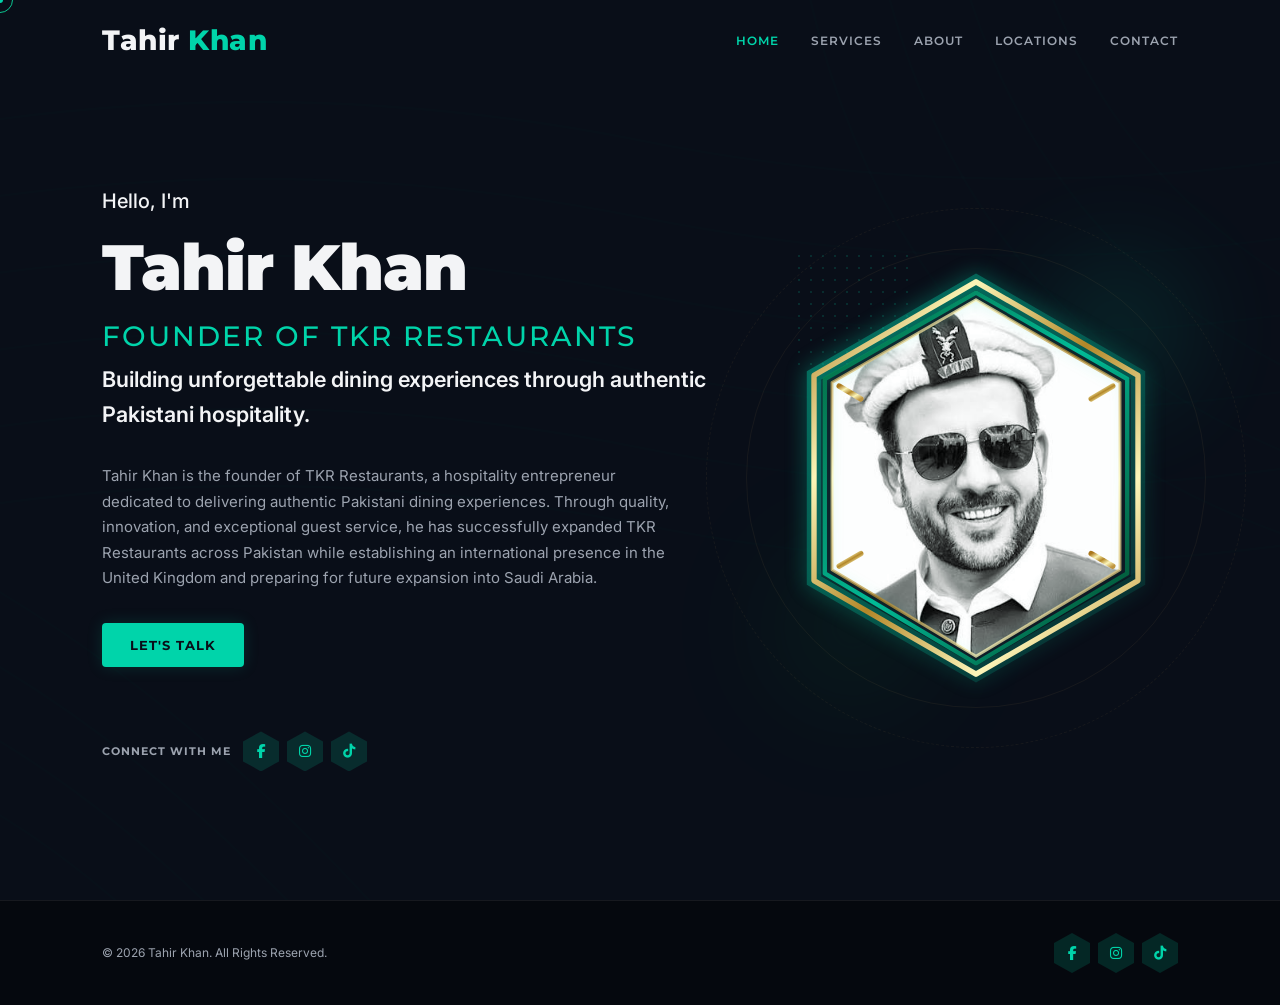
==== commit 2bc16099: "U" ====
--- a/index.html
+++ b/index.html
@@ -36,12 +36,6 @@
         <li><a href="locations.html">Locations</a></li>
         <li><a href="contact.html">Contact</a></li>
       </ul>
-      <div class="nav-actions">
-        <form class="nav-search" id="searchForm" autocomplete="off">
-          <input type="text" class="nav-search-input" name="search" placeholder="Search..." autocomplete="off">
-          <button type="submit" class="nav-search-btn">Search</button>
-        </form>
-      </div>
       <button class="mobile-nav-toggle">☰</button>
     </div>
   </nav>
--- a/assets/css/style.css
+++ b/assets/css/style.css
@@ -268,7 +268,7 @@
 
 .logo-text {
   font-family: var(--font-display);
-  font-size: 1.25rem;
+  font-size: 1.75rem;
   font-weight: 800;
   color: var(--color-text);
   letter-spacing: 0.5px;
